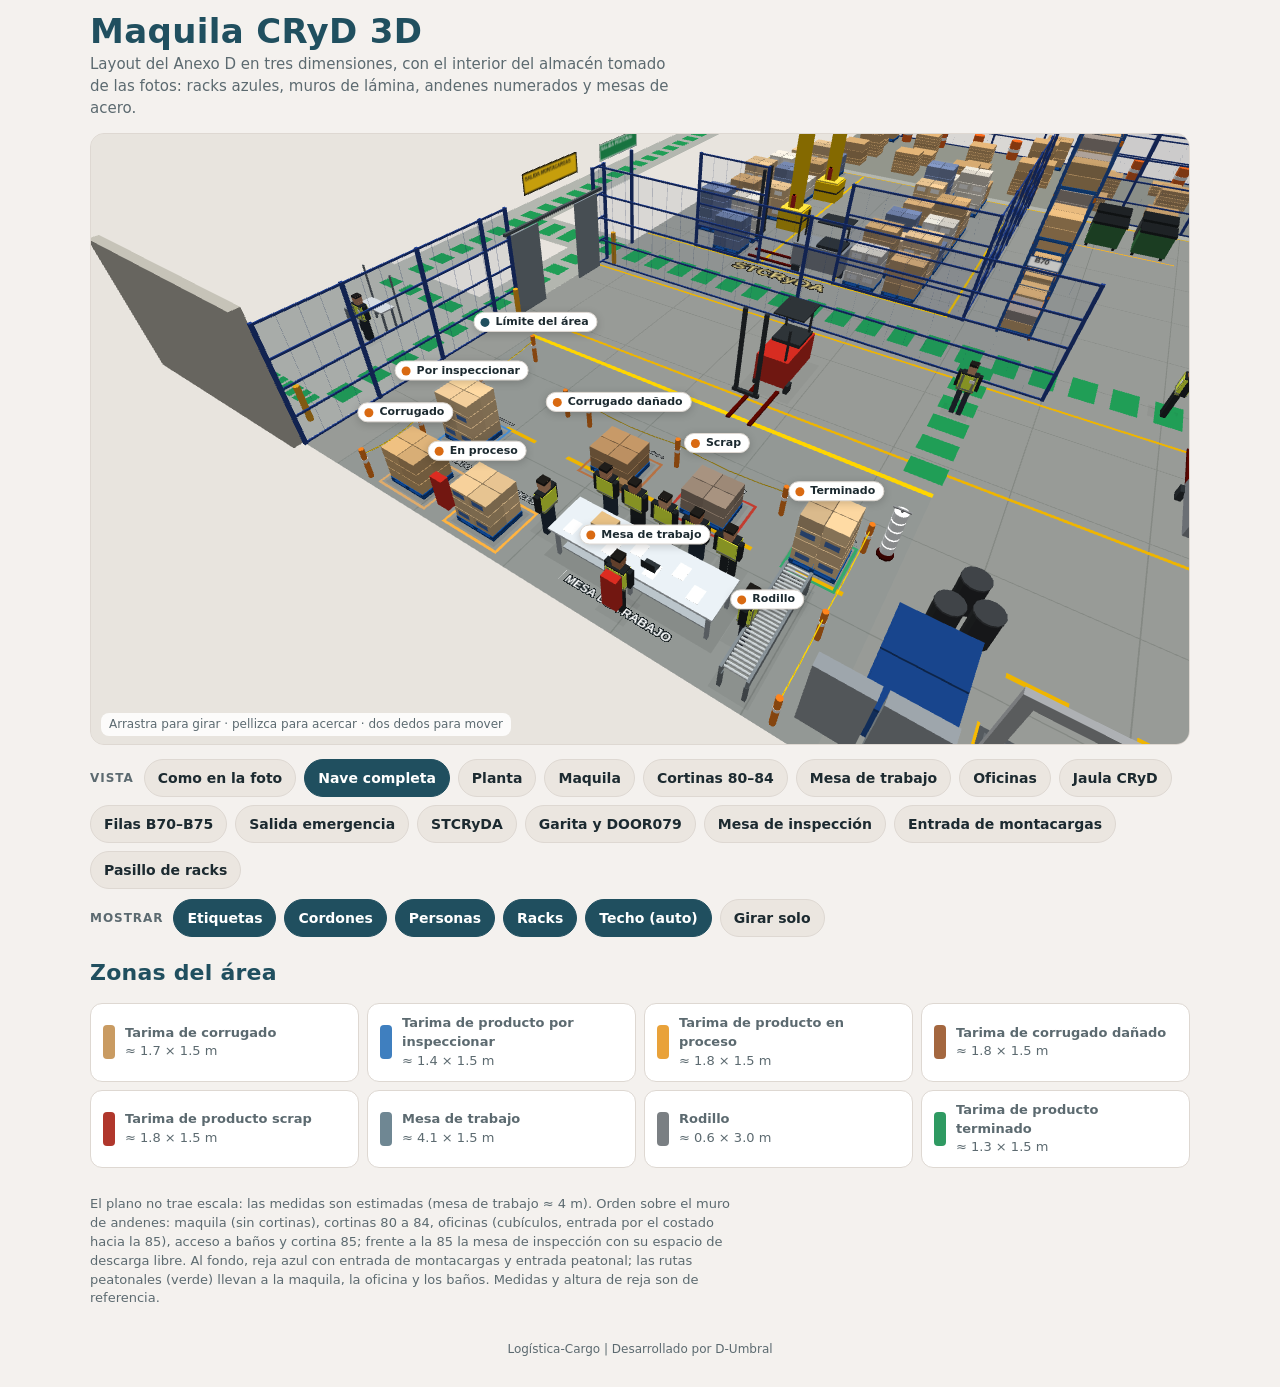
==== layout3d.html @ db3b5cb5 "Add files via upload" ====
<!doctype html><html lang="es"><head><meta charset="utf-8"><meta name="viewport" content="width=device-width, initial-scale=1, viewport-fit=cover"><title>Maquila CRyD 3D</title>
<meta name="claude:viewport-fit-sides" content="cover">
<style>
:root{
  /* Layout: cabecera compacta, escena 3D a todo el ancho, controles y lista de zonas debajo. */
  --bg:#f4f1ee;--card:#ffffff;--tx:#1c2a30;--mu:#5c6a70;--ac:#204f5f;--ac2:#7c3f2a;--or:#d96a12;--bd:#ded8d2;--scene:#e8e4de;--chip:#ebe6e0;--chipon:#204f5f;--chiptx:#ffffff;
  --fd:"Barlow Condensed","Arial Narrow",system-ui,sans-serif;--fb:"Barlow",system-ui,-apple-system,"Segoe UI",sans-serif;
}
@media (prefers-color-scheme:dark){:root:not([data-theme="light"]){--bg:#0e1619;--card:#162226;--tx:#e6eef0;--mu:#9db0b6;--ac:#7cc3d6;--ac2:#d49478;--or:#f09a4a;--bd:#27373c;--scene:#101b1f;--chip:#1f2f34;--chipon:#7cc3d6;--chiptx:#0e1619;color-scheme:dark}}
:root[data-theme="dark"]{--bg:#0e1619;--card:#162226;--tx:#e6eef0;--mu:#9db0b6;--ac:#7cc3d6;--ac2:#d49478;--or:#f09a4a;--bd:#27373c;--scene:#101b1f;--chip:#1f2f34;--chipon:#7cc3d6;--chiptx:#0e1619;color-scheme:dark}
*{box-sizing:border-box}
body{margin:0;background:var(--bg);color:var(--tx);font-family:var(--fb);font-size:15px;line-height:1.45;padding-left:max(16px,env(safe-area-inset-left,0px));padding-right:max(16px,env(safe-area-inset-right,0px));padding-block:14px 28px}
.wrap{max-width:1100px;margin:0 auto;display:flex;flex-direction:column;gap:14px}
header h1{margin:0;font-family:var(--fd);font-weight:700;font-size:34px;line-height:1;letter-spacing:.01em;color:var(--ac)}
header p{margin:6px 0 0;color:var(--mu);max-width:62ch}
.stage{position:relative;border:1px solid var(--bd);border-radius:14px;overflow:hidden;background:var(--scene);height:clamp(380px,68vh,680px);touch-action:none;-webkit-user-select:none;user-select:none}
canvas{display:block;width:100%;height:100%;cursor:grab}
canvas:active{cursor:grabbing}
.pill{position:absolute;left:0;top:0;transform:translate(-50%,-100%);display:flex;align-items:center;gap:6px;padding:3px 8px 3px 6px;border-radius:999px;background:var(--card);color:var(--tx);border:1px solid var(--bd);font:600 11px/1.1 var(--fb);white-space:nowrap;cursor:pointer;box-shadow:0 2px 8px rgba(0,0,0,.18)}
.pill i{width:9px;height:9px;border-radius:50%;background:var(--or);display:block;flex:none}
.pill.on{background:var(--ac);color:var(--chiptx)}
.pill.mut i{background:var(--ac)}
.hint{position:absolute;left:10px;bottom:8px;font-size:12px;color:var(--mu);background:color-mix(in srgb,var(--card) 85%,transparent);padding:3px 8px;border-radius:8px;pointer-events:none}
.info{position:absolute;right:10px;top:10px;max-width:min(260px,70%);background:var(--card);border:1px solid var(--bd);border-radius:12px;padding:10px 12px;font-size:13px;box-shadow:0 4px 16px rgba(0,0,0,.18)}
.info b{display:block;font-family:var(--fd);font-size:20px;line-height:1.05;color:var(--ac);margin-bottom:2px}
.info span{color:var(--mu)}
.info button{all:unset;position:absolute;right:8px;top:6px;cursor:pointer;color:var(--mu);font-size:16px;padding:2px 6px}
.ctl{display:flex;flex-direction:column;gap:10px}
.row{display:flex;flex-wrap:wrap;gap:8px;align-items:center}
.lab{font:600 12px/1 var(--fb);letter-spacing:.08em;text-transform:uppercase;color:var(--mu);margin-right:2px}
.chip{border:1px solid var(--bd);background:var(--chip);color:var(--tx);border-radius:999px;padding:8px 13px;font:600 14px/1 var(--fb);cursor:pointer;min-height:38px}
.chip[aria-pressed="true"]{background:var(--chipon);color:var(--chiptx);border-color:var(--chipon)}
.chip:focus-visible,.pill:focus-visible,.zrow:focus-visible{outline:3px solid var(--or);outline-offset:2px}
.zones{display:grid;grid-template-columns:repeat(auto-fill,minmax(250px,1fr));gap:8px}
.zrow{all:unset;box-sizing:border-box;display:flex;gap:10px;align-items:center;padding:10px 12px;border:1px solid var(--bd);border-radius:12px;background:var(--card);cursor:pointer}
.zrow:hover{border-color:var(--ac)}
.zrow .sw{width:12px;height:34px;border-radius:4px;flex:none}
.zrow b{display:block;font-weight:600}
.zrow span{font-size:13px;color:var(--mu)}
h2{margin:6px 0 0;font-family:var(--fd);font-size:22px;font-weight:700;color:var(--ac);letter-spacing:.01em}
.note{font-size:13px;color:var(--mu);max-width:78ch}
footer{margin-top:6px;text-align:center;font-size:12px;color:var(--mu)}
@media (prefers-reduced-motion:reduce){*{scroll-behavior:auto!important}}

body.emb header,body.emb footer,body.emb .note{display:none}
body.emb{padding-block:6px 14px;padding-left:0;padding-right:0}
body.emb .stage{height:clamp(420px,125vw,640px)}
body.sp{padding:0;overflow:hidden}
body.sp .wrap{max-width:none;gap:0}
body.sp header,body.sp .ctl,body.sp h2,body.sp .zones,body.sp .note,body.sp footer,body.sp .hint,body.sp #pills,body.sp .info{display:none!important}
body.sp .stage{height:100vh;height:100dvh;border:0;border-radius:0}
</style>
</head><body>
<script>(function(){var H=location.hash||"",c=document.documentElement;
if(/splash/.test(H))document.body.className="sp";else if(/emb/.test(H))document.body.className="emb";
var m=H.match(/t=(dark|light)/);if(m)c.setAttribute("data-theme",m[1]);})();</script>
<div class="wrap">
  <header>
    <h1>Maquila CRyD 3D</h1>
    <p>Layout del Anexo D en tres dimensiones, con el interior del almacén tomado de las fotos: racks azules, muros de lámina, andenes numerados y mesas de acero.</p>
  </header>

  <div class="stage" id="stage">
    <canvas id="gl" aria-label="Vista 3D del área de maquila CRyD. Arrastra para girar."></canvas>
    <div id="pills"></div>
    <div class="info" id="info" hidden><button type="button" id="infox" aria-label="Cerrar">×</button><b id="in-t"></b><span id="in-d"></span></div>
    <div class="hint" id="hint">Arrastra para girar · pellizca para acercar · dos dedos para mover</div>
  </div>

  <div class="ctl">
    <div class="row" id="views"><span class="lab">Vista</span></div>
    <div class="row" id="toggles"><span class="lab">Mostrar</span></div>
  </div>

  <h2>Zonas del área</h2>
  <div class="zones" id="zones"></div>

  <p class="note">El plano no trae escala: las medidas son estimadas (mesa de trabajo ≈ 4 m). Orden sobre el muro de andenes: maquila (sin cortinas), cortinas 80 a 84, oficinas (cubículos, entrada por el costado hacia la 85), acceso a baños y cortina 85; frente a la 85 la mesa de inspección con su espacio de descarga libre. Al fondo, reja azul con entrada de montacargas y entrada peatonal; las rutas peatonales (verde) llevan a la maquila, la oficina y los baños. Medidas y altura de reja son de referencia.</p>
  <footer>Logística-Cargo | Desarrollado por D-Umbral</footer>
</div>
<script>(function(){
"use strict";
/* ===== utilidades ===== */
const S=0.0105;                              /* metros por punto del plano (estimado) */
const sub=(a,b)=>[a[0]-b[0],a[1]-b[1],a[2]-b[2]],cross=(a,b)=>[a[1]*b[2]-a[2]*b[1],a[2]*b[0]-a[0]*b[2],a[0]*b[1]-a[1]*b[0]],dot=(a,b)=>a[0]*b[0]+a[1]*b[1]+a[2]*b[2];
const norm=a=>{const l=Math.hypot(a[0],a[1],a[2])||1;return [a[0]/l,a[1]/l,a[2]/l];};
let seed=7;const rnd=()=>{seed|=0;seed=seed+0x6D2B79F5|0;let t=Math.imul(seed^seed>>>15,1|seed);t=t+Math.imul(t^t>>>7,61|t)^t;return((t^t>>>14)>>>0)/4294967296;};
const hex=h=>{h=h.replace("#","");return [parseInt(h.substr(0,2),16)/255,parseInt(h.substr(2,2),16)/255,parseInt(h.substr(4,2),16)/255];};
const jit=(c,a)=>{const k=1+(rnd()-.5)*a;return [Math.min(1,c[0]*k),Math.min(1,c[1]*k),Math.min(1,c[2]*k),c[3]===undefined?1:c[3]];};

/* ===== geometría: coordenadas del layout (x, y arriba, D = profundidad desde el muro de andenes) ===== */
const groups={};let CG=null,TR=null;
const grp=n=>groups[n]||(groups[n]={op:[],tr:[],on:true,buf:null});
const setG=n=>{CG=grp(n);};
function T(p,isN){if(!TR)return p;const k=TR.r&3;let x=p[0],z=p[2];for(let i=0;i<k;i++){const nx=z,nz=-x;x=nx;z=nz;}return isN?[x,p[1],z]:[x+TR.ox,p[1],z+TR.oz];}
function pushV(a,p,n,c,uv){a.push(p[0],p[1],p[2],n[0],n[1],n[2],c[0],c[1],c[2],c[3]===undefined?1:c[3],uv?uv[0]:-1,uv?uv[1]:-1);}
function quad(p0,p1,p2,p3,n,c,tr,uvs){
  const P=[p0,p1,p2,p3].map(p=>{const q=T(p,false);return [q[0],q[1],-q[2]];}),nn=T(n,true),N=[nn[0],nn[1],-nn[2]];
  const g=cross(sub(P[1],P[0]),sub(P[3],P[0])),o=dot(g,N)<0?[0,3,2,0,2,1]:[0,1,2,0,2,3],a=tr?CG.tr:CG.op;
  for(const i of o)pushV(a,P[i],N,c,uvs&&uvs[i]);}
function box(x,y,z,w,h,d,c,tr,noBottom){
  const X=x+w,Y=y+h,Z=z+d;
  quad([x,Y,z],[X,Y,z],[X,Y,Z],[x,Y,Z],[0,1,0],c,tr);
  quad([x,y,z],[X,y,z],[X,Y,z],[x,Y,z],[0,0,-1],c,tr);
  quad([x,y,Z],[X,y,Z],[X,Y,Z],[x,Y,Z],[0,0,1],c,tr);
  quad([x,y,z],[x,y,Z],[x,Y,Z],[x,Y,z],[-1,0,0],c,tr);
  quad([X,y,z],[X,y,Z],[X,Y,Z],[X,Y,z],[1,0,0],c,tr);
  if(!noBottom&&y>0.02)quad([x,y,z],[X,y,z],[X,y,Z],[x,y,Z],[0,-1,0],c,tr);}
function cyl(cx,y,cz,r,h,c,seg,axis,cap){
  seg=seg||12;const m=(a,b,t)=>axis==="x"?[cx+t,y+a,cz+b]:axis==="z"?[cx+a,y+b,cz+t]:[cx+a,y+t,cz+b];
  const mn=(a,b)=>axis==="x"?[0,a,b]:axis==="z"?[a,b,0]:[a,0,b];
  for(let i=0;i<seg;i++){const a0=i/seg*6.2832,a1=(i+1)/seg*6.2832,c0=Math.cos(a0)*r,s0=Math.sin(a0)*r,c1=Math.cos(a1)*r,s1=Math.sin(a1)*r,am=(a0+a1)/2;
    quad(m(c0,s0,0),m(c1,s1,0),m(c1,s1,h),m(c0,s0,h),mn(Math.cos(am),Math.sin(am)),c);
    if(cap!==false){quad(m(0,0,h),m(c0,s0,h),m(c1,s1,h),m(c1,s1,h),(axis==="x"?[1,0,0]:axis==="z"?[0,0,1]:[0,1,0]),c);}}}
/* texturas (atlas) */
const atlas={cv:document.createElement("canvas"),x:0,y:0,rowH:0,W:2048,H:1024,map:{}};atlas.cv.width=atlas.W;atlas.cv.height=atlas.H;
const actx=atlas.cv.getContext("2d");
function atl(name,w,h,draw){if(atlas.x+w+4>atlas.W){atlas.x=0;atlas.y+=atlas.rowH+4;atlas.rowH=0;}
  actx.save();actx.translate(atlas.x,atlas.y);actx.beginPath();actx.rect(0,0,w,h);actx.clip();draw(actx,w,h);actx.restore();
  atlas.map[name]=[atlas.x/atlas.W,atlas.y/atlas.H,(atlas.x+w)/atlas.W,(atlas.y+h)/atlas.H];atlas.x+=w+4;atlas.rowH=Math.max(atlas.rowH,h);}
function textFit(c,txt,w,h,font,fill,stroke){let s=h*.8;do{c.font="700 "+s+"px Arial,Helvetica,sans-serif";s-=2;}while(c.measureText(txt).width>w*.94&&s>8);c.textAlign="center";c.textBaseline="middle";
  if(stroke){c.lineWidth=Math.max(3,s*.16);c.strokeStyle=stroke;c.lineJoin="round";c.strokeText(txt,w/2,h/2);}c.fillStyle=fill;c.fillText(txt,w/2,h/2);}
function buildAtlas(){
  ["80","81","82","83","84","85"].forEach(n=>atl("door"+n,256,128,(c,w,h)=>{c.fillStyle="#f4f4f2";c.fillRect(0,0,w,h);c.strokeStyle="#2b3338";c.lineWidth=8;c.strokeRect(4,4,w-8,h-8);textFit(c,n,w*.8,h*.9,"","#1f272b");}));
  atl("ext",256,256,(c,w,h)=>{c.fillStyle="#c8281e";c.fillRect(0,0,w,h);c.fillStyle="#fff";c.beginPath();c.moveTo(w*.5,h*.46);c.lineTo(w*.2,h*.14);c.lineTo(w*.4,h*.14);c.lineTo(w*.4,h*.02);c.lineTo(w*.6,h*.02);c.lineTo(w*.6,h*.14);c.lineTo(w*.8,h*.14);c.closePath();c.fill();
    c.fillRect(w*.42,h*.5,w*.16,h*.26);c.fillRect(w*.58,h*.5,w*.1,h*.05);c.save();c.translate(0,h*.8);textFit(c,"EXTINTOR",w*.9,h*.18,"","#fff");c.restore();});
  atl("hv",256,256,(c,w,h)=>{c.fillStyle="#f6c40f";c.fillRect(0,0,w,h);c.strokeStyle="#161616";c.lineWidth=8;c.strokeRect(4,4,w-8,h-8);c.fillStyle="#161616";c.beginPath();c.moveTo(w*.5,h*.1);c.lineTo(w*.78,h*.55);c.lineTo(w*.22,h*.55);c.closePath();c.fill();
    c.fillStyle="#f6c40f";c.beginPath();c.moveTo(w*.54,h*.2);c.lineTo(w*.4,h*.4);c.lineTo(w*.5,h*.4);c.lineTo(w*.46,h*.5);c.lineTo(w*.6,h*.3);c.lineTo(w*.5,h*.3);c.closePath();c.fill();
    c.save();c.translate(0,h*.66);textFit(c,"PELIGRO",w*.9,h*.16,"","#161616");c.translate(0,h*.17);textFit(c,"ALTO VOLTAJE",w*.9,h*.14,"","#161616");c.restore();});
  atl("cap",256,160,(c,w,h)=>{c.fillStyle="#f6f6f4";c.fillRect(0,0,w,h);c.strokeStyle="#222";c.lineWidth=5;c.strokeRect(3,3,w-6,h-6);c.save();c.translate(0,h*.1);textFit(c,"CAPACIDAD DE",w*.9,h*.22,"","#111");c.translate(0,h*.24);textFit(c,"CARGA MÁXIMA",w*.9,h*.22,"","#111");c.translate(0,h*.26);textFit(c,"1,000 KG",w*.8,h*.28,"","#111");c.restore();});
  ZONES.forEach(z=>atl("z"+z.id,512,96,(c,w,h)=>{textFit(c,z.fl||z.name.toUpperCase(),w,h,"","#ffffff","rgba(20,30,34,.85)");}));
  atl("carton",256,96,(c,w,h)=>{c.fillStyle="#f4f4f2";c.fillRect(0,0,w,h);c.strokeStyle="#16376d";c.lineWidth=6;c.strokeRect(3,3,w-6,h-6);c.save();c.translate(0,h*.05);textFit(c,"CARTÓN",w*.9,h*.4,"","#16376d");c.translate(0,h*.45);textFit(c,"Y MADERA",w*.9,h*.4,"","#16376d");c.restore();});
  atl("ofic",256,64,(c,w,h)=>{c.fillStyle="#f4f4f2";c.fillRect(0,0,w,h);c.strokeStyle="#2b3338";c.lineWidth=5;c.strokeRect(3,3,w-6,h-6);textFit(c,"OFICINAS",w*.88,h*.7,"","#1f272b");});
  atl("sfk",320,80,(c,w,h)=>{c.fillStyle="#f6c40f";c.fillRect(0,0,w,h);c.strokeStyle="#161616";c.lineWidth=6;c.strokeRect(3,3,w-6,h-6);textFit(c,"SALIDA MONTACARGAS",w*.92,h*.6,"","#161616");});
  atl("spe",320,80,(c,w,h)=>{c.fillStyle="#1d8f4e";c.fillRect(0,0,w,h);c.strokeStyle="#fff";c.lineWidth=5;c.strokeRect(4,4,w-8,h-8);textFit(c,"SALIDA PEATONAL",w*.92,h*.6,"","#ffffff");});
  atl("bano",256,64,(c,w,h)=>{c.fillStyle="#2f6f8f";c.fillRect(0,0,w,h);c.strokeStyle="#fff";c.lineWidth=4;c.strokeRect(3,3,w-6,h-6);textFit(c,"BAÑOS",w*.85,h*.7,"","#ffffff");});
  atl("tins",320,64,(c,w,h)=>{c.fillStyle="#f4f4f2";c.fillRect(0,0,w,h);c.strokeStyle="#2b3338";c.lineWidth=4;c.strokeRect(3,3,w-6,h-6);textFit(c,"MESA DE INSPECCIÓN",w*.9,h*.65,"","#1f272b");});
  ["B70","B71","B72","B73","B74","B75"].forEach(n=>atl("r"+n,160,64,(c,w,h)=>{c.fillStyle="#f4f4f2";c.fillRect(0,0,w,h);c.strokeStyle="#16376d";c.lineWidth=6;c.strokeRect(3,3,w-6,h-6);textFit(c,n,w*.8,h*.72,"","#111");}));
  atl("sal",200,64,(c,w,h)=>{c.fillStyle="#1d8f4e";c.fillRect(0,0,w,h);c.strokeStyle="#fff";c.lineWidth=4;c.strokeRect(3,3,w-6,h-6);textFit(c,"SALIDA DE EMERGENCIA",w*.92,h*.4,"","#fff");});
  atl("jaula",420,64,(c,w,h)=>{c.fillStyle="#f4f4f2";c.fillRect(0,0,w,h);c.strokeStyle="#6a2fa0";c.lineWidth=5;c.strokeRect(3,3,w-6,h-6);textFit(c,"CRyD · ÁREA ENJAULADA",w*.92,h*.62,"","#1f272b");});
  atl("stc",400,64,(c,w,h)=>{textFit(c,"STCRyDA",w*.9,h*.8,"","#f6e08a","rgba(30,30,30,.75)");});
  atl("door079",128,64,(c,w,h)=>{c.fillStyle="#f4f4f2";c.fillRect(0,0,w,h);c.strokeStyle="#2b3338";c.lineWidth=5;c.strokeRect(3,3,w-6,h-6);textFit(c,"079",w*.8,h*.7,"","#1f272b");});
  atl("gar",300,64,(c,w,h)=>{c.fillStyle="#f4f4f2";c.fillRect(0,0,w,h);c.strokeStyle="#2b3338";c.lineWidth=4;c.strokeRect(3,3,w-6,h-6);textFit(c,"CONTROL DE ACCESO",w*.92,h*.55,"","#1f272b");});
  atl("desc",320,64,(c,w,h)=>{c.fillStyle="rgba(240,164,25,.0)";c.clearRect(0,0,w,h);textFit(c,"ESPACIO DE DESCARGA",w*.95,h*.7,"","#f6e08a","rgba(30,30,30,.7)");});
  atl("hz",256,64,(c,w,h)=>{c.fillStyle="#f6c40f";c.fillRect(0,0,w,h);c.fillStyle="#1b1b1b";for(let i=-h;i<w;i+=32){c.beginPath();c.moveTo(i,h);c.lineTo(i+16,h);c.lineTo(i+16+h,0);c.lineTo(i+h,0);c.closePath();c.fill();}});
}
function tquad(name,p0,p1,p2,p3,n,tr){const r=atlas.map[name];if(!r)return;quad(p0,p1,p2,p3,n,[1,1,1,1],tr,[[r[0],r[3]],[r[2],r[3]],[r[2],r[1]],[r[0],r[1]]]);}
/* letrero en muro orientado a +D (se ve de frente desde dentro mirando al muro): izquierda en pantalla = x mayor */
function signWall(name,xc,y0,w,h,D,facing){const x0=xc-w/2,x1=xc+w/2,y1=y0+h;if(facing>0)tquad(name,[x1,y0,D],[x0,y0,D],[x0,y1,D],[x1,y1,D],[0,0,1],false);else tquad(name,[x0,y0,D],[x1,y0,D],[x1,y1,D],[x0,y1,D],[0,0,-1],false);}
function signWallX(name,dc,y0,w,h,X){const d0=dc-w/2,d1=dc+w/2,y1=y0+h;tquad(name,[X,y0,d0],[X,y0,d1],[X,y1,d1],[X,y1,d0],[1,0,0],false);}
function floorText(name,x0,x1,D0,D1){tquad(name,[x0,0.03,D0],[x1,0.03,D0],[x1,0.03,D1],[x0,0.03,D1],[0,1,0],false);}
function blob(g,x,z,w,d,a){const k=CG;CG=grp(g);quad([x-.12,.012,z-.12],[x+w+.12,.012,z-.12],[x+w+.12,.012,z+d+.12],[x-.12,.012,z+d+.12],[0,1,0],[0,0,0,a||.22],true);CG=k;}

/* ===== zonas del plano (Anexo D) ===== */
const P=(xp0,xp1,yp0,yp1)=>({x0:(yp0-520)*S,x1:(yp1-520)*S,z0:(xp0-235)*S,z1:(xp1-235)*S});
const ZONES=[
 Object.assign({id:"corr",short:"Corrugado",name:"Tarima de corrugado",fl:"CORRUGADO",col:"#c99b62",desc:"Junto al muro de andenes, lado izquierdo."},P(250,390,660,825)),
 Object.assign({id:"insp",short:"Por inspeccionar",name:"Tarima de producto por inspeccionar",fl:"POR INSPECCIONAR",col:"#3f7fbf",desc:"Frente al corrugado, hacia el interior."},P(435,578,660,798)),
 Object.assign({id:"proc",short:"En proceso",name:"Tarima de producto en proceso",fl:"EN PROCESO",col:"#e9a23a",desc:"Junto al muro de andenes, a la izquierda de la mesa."},P(250,392,885,1055)),
 Object.assign({id:"dano",short:"Corrugado dañado",name:"Tarima de corrugado dañado",fl:"CORRUGADO DAÑADO",col:"#a4673f",desc:"Frente a la mesa, hacia el centro."},P(555,695,1038,1205)),
 Object.assign({id:"scrap",short:"Scrap",name:"Tarima de producto scrap",fl:"SCRAP",col:"#b0372c",desc:"Frente a la mesa, a la derecha del corrugado dañado."},P(560,700,1293,1465)),
 Object.assign({id:"mesa",short:"Mesa de trabajo",name:"Mesa de trabajo",fl:"MESA DE TRABAJO",col:"#6f8793",desc:"Mesa central larga, paralela al muro de andenes."},P(320,465,1155,1550)),
 Object.assign({id:"rod",short:"Rodillo",name:"Rodillo",fl:"RODILLO",col:"#7a7f83",desc:"Extremo derecho, perpendicular al muro de andenes."},P(255,545,1595,1650)),
 Object.assign({id:"term",short:"Terminado",name:"Tarima de producto terminado",fl:"PRODUCTO TERMINADO",col:"#2f9a62",desc:"Al final del rodillo, hacia el interior."},{x0:11.15,x1:12.45,z0:3.5,z1:5.0})
];
const byId=Object.fromEntries(ZONES.map(z=>[z.id,z]));
ZONES.forEach(z=>{z.cx=(z.x0+z.x1)/2;z.cz=(z.z0+z.z1)/2;z.w=z.x1-z.x0;z.d=z.z1-z.z0;});

/* ===== construcción de la escena ===== */
const HX0=-1.5,HX1=56,HD=30,HH=12;
const WOOD=hex("#0f57b3"),CHEPD=hex("#0a3f86"),CARD=hex("#c9a06a"),CARD2=hex("#d9b685"),STEEL=hex("#b7c0c6"),DARK=hex("#2a3236");
function pallet(x,z,w,d,load){
  setG("base");const ph=0.14;
  box(x,0,z,w,0.06,d,CHEPD);for(let i=0;i<3;i++)box(x+i*(w-0.1)/2,0.06,z,0.1,0.08,d,jit(CHEPD,.1));
  box(x,0.14,z,w,0.03,d,jit(WOOD,.06));
  const nx=load.nx||2,nz=load.nz||2,ny=load.ny||3,bw=w/nx,bd=d/nz,bh=load.bh||0.4;
  for(let k=0;k<ny;k++)for(let i=0;i<nx;i++)for(let j=0;j<nz;j++){
    const c=jit(load.col||CARD,.18);box(x+i*bw+.01,0.17+k*bh,z+j*bd+.01,bw-.02,bh-.015,bd-.02,c);
    if(load.label&&k%2===0)quad([x+i*bw+bw*.2,0.17+k*bh+bh*.35,z+j*bd+.0],[x+i*bw+bw*.8,0.17+k*bh+bh*.35,z+j*bd+.0],[x+i*bw+bw*.8,0.17+k*bh+bh*.8,z+j*bd+.0],[x+i*bw+bw*.2,0.17+k*bh+bh*.8,z+j*bd+.0],[0,0,-1],hex(load.label));}
  const H=ph+0.03+ny*bh;
  if(load.wrap){const k=CG;CG=grp("base");box(x-.02,0.03,z-.02,w+.04,H,d+.04,[1,1,1,.16],true);CG=k;}
  blob("base",x,z,w,d,.25);return H;}
function buildBase(){
  setG("base");
  /* piso gris oscuro de concreto */
  quad([HX0,0,0],[HX1,0,0],[HX1,0,HD],[HX0,0,HD],[0,1,0],hex("#8a8d89"));
  for(let x=HX0+1.5;x<HX1;x+=3)quad([x-.015,.004,0],[x+.015,.004,0],[x+.015,.004,HD],[x-.015,.004,HD],[0,1,0],hex("#797c78"));
  for(let z=3;z<HD;z+=3)quad([HX0,.004,z-.015],[HX1,.004,z-.015],[HX1,.004,z+.015],[HX0,.004,z+.015],[0,1,0],hex("#797c78"));
  /* área de maquila: tinte + línea del límite */
  const k=CG;CG=grp("base");quad([0,.008,0],[13.4,.008,0],[13.4,.008,7.7],[0,.008,7.7],[0,1,0],[0.13,0.31,0.37,.2],true);CG=k;
  quad([0,.015,7.62],[13.4,.015,7.62],[13.4,.015,7.78],[0,.015,7.78],[0,1,0],hex("#f2c200"));
  /* marcas amarillas de circulación frente a los andenes */
  for(let x=HX0+2;x<HX1-1;x+=2.2)quad([x,.012,3.55],[x+1.1,.012,3.55],[x+1.1,.012,3.67],[x,.012,3.67],[0,1,0],hex("#d9a400"));
  /* muros crema: tabique abajo, panel arriba */
  const brick=hex("#e6e3dc"),band=hex("#b9b6af"),m1=hex("#dcdad4"),m2=hex("#d1cfc9");
  function wallZ(D,face){for(let x=HX0;x<HX1;x+=.5){const c=(Math.round((x-HX0)/.5)%2)?m1:m2;quad([x,2.8,D],[x+.5,2.8,D],[x+.5,HH,D],[x,HH,D],[0,0,face],c);}
    quad([HX0,0,D],[HX1,0,D],[HX1,2.8,D],[HX0,2.8,D],[0,0,face],brick);quad([HX0,0,D],[HX1,0,D],[HX1,.3,D],[HX0,.3,D],[0,0,face],band);
    for(let y=.9;y<2.8;y+=.9)quad([HX0,y,D],[HX1,y,D],[HX1,y+.03,D],[HX0,y+.03,D],[0,0,face],hex("#c5c2bb"));}
  wallZ(0,1);
  function wallX(X,face){for(let z=0;z<HD;z+=.5){const c=(Math.round(z/.5)%2)?m1:m2;quad([X,2.8,z],[X,2.8,z+.5],[X,HH,z+.5],[X,HH,z],[face,0,0],c);}
    quad([X,0,0],[X,0,HD],[X,2.8,HD],[X,2.8,0],[face,0,0],brick);quad([X,0,0],[X,0,HD],[X,.3,HD],[X,.3,0],[face,0,0],band);}
  wallX(HX1,-1);
  /* hilera de andenes: 81, 83 y 85 dentro del área de maquila; el resto sin número */
  const DOORS=[[17.0,"80"],[21.5,"81"],[26.0,"82"],[30.5,"83"],[35.0,"84"],[52.8,"85"]];
  DOORS.forEach(([xc,n])=>{
    const w=3.2,h=4.2,fr=hex("#9ea1a3"),sl1=hex("#eeece8"),sl2=hex("#e0ded9");
    box(xc-w/2-.18,0,.0,.18,h+.2,.12,fr);box(xc+w/2,0,.0,.18,h+.2,.12,fr);box(xc-w/2-.18,h,.0,w+.36,.2,.12,fr);
    for(let i=0;i<14;i++){const y=i*h/14;quad([xc-w/2,y,.05],[xc+w/2,y,.05],[xc+w/2,y+h/14,.05],[xc-w/2,y+h/14,.05],[0,0,1],i%2?sl1:sl2);}
    quad([xc-.5,h*.82,.06],[xc+.5,h*.82,.06],[xc+.5,h*.82+.12,.06],[xc-.5,h*.82+.12,.06],[0,0,1],hex("#555c60"));
    if(n)signWall("door"+n,xc-1.15,2.25,.9,.45,.07,1);
    /* nivelador metálico en el piso */
    quad([xc-1.3,.014,.15],[xc+1.3,.014,.15],[xc+1.3,.014,2.3],[xc-1.3,.014,2.3],[0,1,0],hex("#4d5256"));
    quad([xc-1.2,.02,.25],[xc+1.2,.02,.25],[xc+1.2,.02,2.2],[xc-1.2,.02,2.2],[0,1,0],hex("#5e6468"));
    [[xc-1.35,.12],[xc+1.3,.12]].forEach(r=>quad([r[0],.022,.1],[r[0]+.05,.022,.1],[r[0]+.05,.022,2.35],[r[0],.022,2.35],[0,1,0],hex("#e1a900")));
    /* postes protectores amarillo-naranja a cada lado */
    [[xc-w/2-.55,.55],[xc+w/2+.55,.55]].forEach(p=>{cyl(p[0],0,p[1],.09,1.3,hex("#f0a419"),10);});
    /* rodapié de la puerta (bumpers) */
    box(xc-w/2,0,.12,.25,.5,.3,hex("#222")); box(xc+w/2-.25,0,.12,.25,.5,.3,hex("#222"));});
  /* tableros eléctricos, extintores, letreros */
  box(12.9,1.0,.0,1.0,1.7,.28,hex("#8f979c"));box(14.0,1.0,.0,1.0,1.7,.28,hex("#8f979c"));
  signWall("hv",13.4,2.9,.55,.55,.3,1);signWall("hv",14.5,2.9,.55,.55,.3,1);
  [4.3,9.0,15.0,23.7,32.7,37.2,50.6].forEach(x=>{signWall("ext",x,2.2,.55,.55,.02,1);box(x-.18,0.9,.02,.36,.9,.2,hex("#c8281e"));});
}
function pole(x,z,h){cyl(x,0,z,.07,h||.9,hex("#e9791a"),10);cyl(x,(h||.9)*.55,z,.075,.1,hex("#f3f3f3"),10);}
function chain(x0,z0,x1,z1){const dx=x1-x0,dz=z1-z0,n=4;for(let i=0;i<n;i++){const t0=i/n,t1=(i+1)/n,sag=y=>.78-.12*Math.sin(Math.PI*y);
  const ax=x0+dx*t0,az=z0+dz*t0,bx=x0+dx*t1,bz=z0+dz*t1,y0=sag(t0),y1=sag(t1);
  const L=Math.hypot(bx-ax,bz-az);quad([ax-.012,y0,az],[bx-.012,y1,bz],[bx+.012,y1,bz],[ax+.012,y0,az],[0,1,0],hex("#f2c200"));
  quad([ax,y0-.015,az-.012],[bx,y1-.015,bz-.012],[bx,y1+.015,bz-.012],[ax,y0+.015,az-.012],[0,0,-1],hex("#f2c200"));quad([ax,y0-.015,az+.012],[bx,y1-.015,bz+.012],[bx,y1+.015,bz+.012],[ax,y0+.015,az+.012],[0,0,1],hex("#f2c200"));}}
function buildCordons(){
  setG("cordons");
  const A=[[1.15,.2],[1.15,2.0],[1.15,4.3],[1.15,6.6]],B=[[3.8,5.0],[4.6,5.0],[7.5,5.0],[10.5,5.0]],C=[[12.55,.2],[12.55,2.3],[12.55,5.0]];
  [A,B,C].forEach(L=>{L.forEach(p=>pole(p[0],p[1],.95));for(let i=0;i<L.length-1;i++)chain(L[i][0],L[i][1],L[i+1][0],L[i+1][1]);});}
function buildZones(){
  setG("base");
  const loads={
   corr:{nx:2,nz:2,ny:3,bh:.34,col:hex("#cfa771"),wrap:false},
   insp:{nx:2,nz:2,ny:4,bh:.36,col:hex("#d8b788"),label:"#3d6bb3",wrap:true},
   proc:{nx:2,nz:2,ny:3,bh:.34,col:hex("#d8b788"),label:"#3d6bb3",wrap:false},
   dano:{nx:2,nz:2,ny:2,bh:.34,col:hex("#a98258"),wrap:false},
   scrap:{nx:2,nz:2,ny:2,bh:.34,col:hex("#8d7b6b"),wrap:false},
   term:{nx:2,nz:2,ny:4,bh:.36,col:hex("#d8b788"),label:"#3d6bb3",wrap:true}};
  ["corr","insp","proc","dano","scrap","term"].forEach(id=>{const z=byId[id];
    const w=Math.min(1.2,z.w-.2),d=Math.min(1.0,z.d-.4);pallet(z.cx-w/2,z.cz-d/2,w,d,loads[id]);
    /* marco de la zona pintado en el piso */
    const col=hex(z.col),t=.07;[[z.x0,z.z0,z.x1,z.z0+t],[z.x0,z.z1-t,z.x1,z.z1],[z.x0,z.z0,z.x0+t,z.z1],[z.x1-t,z.z0,z.x1,z.z1]].forEach(r=>quad([r[0],.02,r[1]],[r[2],.02,r[1]],[r[2],.02,r[3]],[r[0],.02,r[3]],[0,1,0],col));
    floorText("z"+id,z.x0+.05,z.x1-.05,z.z1+.05,z.z1+.05+(z.w-.1)*96/512*1.0);});
  /* daños visibles: cajas inclinadas junto a la tarima de corrugado dañado */
  const dn=byId.dano;box(dn.x1-.5,0,dn.z0+.05,.45,.28,.4,hex("#8f6c47"));box(dn.x0+.1,0,dn.z1-.5,.4,.2,.38,hex("#7d5e3f"));
  /* mesa de trabajo en acero */
  const m=byId.mesa,mx=m.x0,mz=m.z0,mw=m.x1-m.x0,md=Math.min(1.15,m.z1-m.z0);
  box(mx,.86,mz,mw,.05,md,hex("#d5dce0"));box(mx+.03,.8,mz+.03,mw-.06,.06,md-.06,hex("#aab3b8"));
  [[.1,.1],[mw-.18,.1],[.1,md-.18],[mw-.18,md-.18],[mw/2,.1],[mw/2,md-.18]].forEach(p=>box(mx+p[0],0,mz+p[1],.08,.8,.08,hex("#98a2a8")));
  box(mx+.2,.17,mz+.2,mw-.4,.04,md-.4,hex("#aab3b8"));
  for(let i=0;i<7;i++){const px=mx+.3+i*(mw-1.0)/6,pz=mz+.15+(i%2)*.32;box(px,.91,pz,.28,.004,.38,hex("#f4f4f2"),false,true);}
  box(mx+mw*.55,.91,mz+.3,.34,.02,.24,hex("#2b3236"));box(mx+mw*.55,.93,mz+.3,.34,.2,.012,hex("#1f2528"));
  box(mx+mw*.2,.91,mz+.5,.5,.25,.4,hex("#d3b07a"));
  blob("base",mx,mz,mw,md,.28);
  floorText("zmesa",mx+.6,mx+mw-.6,mz-.62,mz-.62+(mw-1.2)*96/512);
  /* rodillo */
  const r=byId.rod,rx=r.x0+.05,rw=.62,rz0=r.z0+.05,rl=r.z1-r.z0-.1;
  box(rx,.5,rz0,.06,.22,rl,hex("#7c858b"));box(rx+rw-.06,.5,rz0,.06,.22,rl,hex("#7c858b"));
  for(let z=rz0+.06;z<rz0+rl-.04;z+=.1)cyl(rx+.03,.66,z+.03,.032,rw-.06,hex("#c4cacd"),8,"x");
  [[0,0],[rw-.08,0],[0,rl-.08],[rw-.08,rl-.08]].forEach(p=>box(rx+p[0],0,rz0+p[1],.08,.5,.08,hex("#6b7479")));
  blob("base",rx,rz0,rw,rl,.22);
  floorText("zrod",rx-.1,rx+rw+.1,rz0+rl+.05,rz0+rl+.05+(rw+.2)*96/512);
}
function person(x,z,facing,vest,seed2,lean,plain){
  setG("people");TR={r:facing,ox:x,oz:z};
  const skin=hex(["#c68a64","#b57852","#d29a74","#a96f4b"][seed2%4]),hair=hex("#1c1a18"),pants=hex(["#22303f","#1f2428","#2b3340"][seed2%3]),top=hex("#1d2225");
  box(-.17,0,-.07,.14,.82,.14,pants);box(.03,0,-.07,.14,.82,.14,pants);
  box(-.22,.82,-.12+(lean||0),.44,.56,.24,top);
  box(-.23,.84,-.13+(lean||0),.46,.5,.26,hex("#eaff3d"));{const L=lean||0,g=hex("#868a74");box(-.19,.84,-.137+L,.07,.5,.012,g);box(.12,.84,-.137+L,.07,.5,.012,g);box(-.235,.86,-.135+L,.47,.05,.27,g);box(.04,1.14,-.14+L,.13,.1,.012,hex("#f4f4f2"));}
  box(-.32,.88,-.07+(lean||0)*1.6,.1,.48,.14,top);box(.22,.88,-.07+(lean||0)*1.6,.1,.48,.14,top);
  box(-.1,1.38,-.1+(lean||0)*1.5,.2,.1,.2,skin);box(-.11,1.48,-.11+(lean||0)*1.5,.22,.2,.22,skin);box(-.115,1.62,-.115+(lean||0)*1.5,.23,.07,.23,hair);
  TR=null;blob("people",x-.25,z-.2,.5,.4,.2);}
function buildPeople(){
  const m=byId.mesa,xs=[m.x0+.4,m.x0+1.2,m.x0+2.0,m.x0+2.8,m.x0+3.6];
  xs.forEach((x,i)=>person(x,m.z1+.25,2,["#e4f000","#dbe800","#e4f000","#eaf41a","#e4f000"][i],i,.08));
  person(m.x1+.5,m.z0+.55,3,"#e4f000",5,0);person(m.x0-.5,m.z0+.55,1,"#e4f000",6,0);person(m.x0+2.1,m.z0-.3,0,"#e4f000",7,.06);
}
function rackBay(x,z,bw,bd,levels,row){
  setG("racks");
  const up=hex("#1f55a8"),beam=hex("#e8731a");
  [[0,0],[0,bd-.09],[bw-.09,0],[bw-.09,bd-.09]].forEach(p=>box(x+p[0],0,z+p[1],.09,HH-1.2,.09,up));
  levels.forEach(y=>{box(x,y,z,bw,.14,.07,beam);box(x,y,z+bd-.07,bw,.14,.07,beam);
    if(y>0.01)for(let i=0;i<3;i++)box(x+.3+i*(bw-.6)/2,y+.14,z,.05,.02,bd,hex("#6b6f73"));});
  for(let k=0;k<levels.length;k++){const y=levels[k]+(levels[k]>0?.16:0.02);
    for(let p=0;p<2;p++)if(rnd()<.82){const w=1.25,pxx=x+.1+p*(bw-.2)/2+(bw/2-.1-w)/2,ph=rnd()<.5?2:3;
      setG("racks");const x0=pxx,z0=z+.08,d=bd-.16;
      box(x0,y,z0,w,.1,d,WOOD);box(x0,y,z0,w,.03,d,CHEPD);
      for(let q=0;q<ph;q++)for(let i=0;i<2;i++)box(x0+i*w/2+.01,y+.1+q*.34,z0+.01,w/2-.02,.33,d-.02,jit(rnd()<.2?hex("#9a8e86"):CARD,.2));
      const kk=CG;CG=grp("racks");box(x0-.02,y+.04,z0-.02,w+.04,.12+ph*.34,d+.04,[1,1,1,.17],true);CG=kk;}}}
function buildRacks(){
  const levels=[0,1.55,3.1,4.65,6.2];
  [13.0,21.2,29.4,37.6,45.8].forEach((x,i)=>{for(let b=0;b<4;b++){TR={r:1,ox:x,oz:29.2-b*3.1};rackBay(0,0,3.0,1.1,levels,i);}});
  /* fila extra al fondo (junto a la 85): mismo largo que las demás, 4 módulos */
  for(let b=0;b<4;b++){TR={r:1,ox:54.4,oz:13.3-b*3.1};rackBay(0,0,3.0,1.1,levels,0);}
  /* fila pegada al muro este (rectángulo rojo): dividida a la mitad por la salida de emergencia */
  [29.2,26.1,21.7,18.6].forEach(z=>{TR={r:1,ox:54.4,oz:z};rackBay(0,0,3.0,1.1,levels,0);});
  TR=null;
  /* báscula para tarimas, a un lado de la fila */
  setG("base");
  {const sx=53.75,sz=14.1,sw=1.5,sd=1.5,gy=hex("#7c858a"),pl=hex("#a9b0b4"),ye=hex("#f0a419"),bk=hex("#1e2326");
   box(sx,0,sz,sw,.09,sd,gy);box(sx+.05,.09,sz+.05,sw-.1,.02,sd-.1,pl);
   box(sx-.03,0,sz-.03,sw+.06,.05,.05,ye);box(sx-.03,0,sz+sd-.02,sw+.06,.05,.05,ye);box(sx-.03,0,sz-.03,.05,.05,sd+.06,ye);box(sx+sw-.02,0,sz-.03,.05,.05,sd+.06,ye);
   box(sx+sw+.12,0,sz+sd-.1,.08,1.15,.08,gy);box(sx+sw+.02,1.15,sz+sd-.2,.28,.2,.12,bk);box(sx+sw+.05,1.2,sz+sd-.09,.22,.1,.01,hex("#7fd1a0"));}
}
function forklift(ox,oz,col,r){
  setG("base");TR={r:r,ox:ox,oz:oz};const dk=hex("#2a2f33");
  box(0,.25,0,1.0,.9,2.0,col);box(.05,1.15,.9,.9,.12,1.0,dk);
  [[.08,.08],[.84,.08],[.08,1.75],[.84,1.75]].forEach(p=>box(p[0],1.15,p[1],.06,1.0,.06,dk));
  box(.02,2.1,.8,.96,.05,1.2,dk);box(.3,.35,1.55,.4,.5,.4,hex("#1c2125"));
  box(.15,.9,-1.7,.1,2.6,.1,dk);box(.75,.9,-1.7,.1,2.6,.1,dk);box(.1,.05,-1.9,.12,.06,1.9,hex("#555"));box(.78,.05,-1.9,.12,.06,1.9,hex("#555"));box(.1,.9,-1.7,.8,.1,.1,dk);
  [[-.05,.1],[.95,.1],[.45,1.7]].forEach(p=>box(p[0],0,p[1],.14,.3,.3,dk));
  TR=null;blob("base",ox-.2,oz-.2,1.4,2.2,.18);}
function seated(cx0,cz0,shirt,k){
  setG("people");const cx=cx0+.73,cz=cz0+1.28,skin=hex(["#c68a64","#b57852","#d29a74","#a96f4b"][k%4]),pants=hex(["#22303f","#1f2428","#2b3340"][k%3]);
  box(cx-.15,.46,cz-.35,.3,.12,.5,pants);box(cx-.15,.05,cz-.4,.12,.42,.12,pants);box(cx+.03,.05,cz-.4,.12,.42,.12,pants);
  box(cx-.2,.55,cz-.08,.4,.55,.22,shirt);{const g=hex("#868a74");box(cx-.215,.58,cz-.09,.43,.5,.24,hex("#eaff3d"));box(cx-.17,.58,cz-.098,.07,.5,.012,g);box(cx+.1,.58,cz-.098,.07,.5,.012,g);box(cx-.215,.6,cz-.095,.43,.05,.24,g);box(cx+.04,.9,cz-.1,.13,.1,.012,hex("#f4f4f2"));}box(cx-.3,.62,cz-.05,.1,.42,.12,shirt);box(cx+.2,.62,cz-.05,.1,.42,.12,shirt);
  box(cx-.3,.8,cz-.45,.1,.1,.42,shirt);box(cx+.2,.8,cz-.45,.1,.1,.42,shirt);
  box(cx-.11,1.12,cz-.12,.22,.22,.22,skin);box(cx-.115,1.3,cz-.125,.23,.06,.23,hex("#1c1a18"));}
function buildExtras(){
  setG("base");
  /* tinas azules "CARTÓN Y MADERA" junto a los andenes, fuera del área de maquila */
  [[13.7,.9],[13.7,2.1]].forEach(p=>{const x=p[0],z=p[1];box(x,0,z,1.5,1.0,1.1,hex("#1d4f9c"));box(x-.03,1.0,z-.03,1.56,.07,1.16,hex("#163f80"));signWall("carton",x+.75,.45,1.1,.4,z+1.1+.012,1);});
  /* barriles negros */
  [[14.5,3.9],[15.2,4.1],[14.8,4.8]].forEach(p=>{cyl(p[0],0,p[1],.3,.9,hex("#26292b"),14);cyl(p[0],.88,p[1],.31,.05,hex("#3a3e41"),14);});
  /* árboles de rollos de emplaye */
  [[36.9,1.0],[13.0,5.2]].forEach((p,k)=>{if(p[0]>HX1-1)return;const x=p[0],z=p[1];cyl(x,0,z,.2,.06,hex("#333"),10);cyl(x,0,z,.03,1.5,hex("#8a8d8f"),6);
    for(let i=0;i<5;i++)cyl(x,.15+i*.27,z,.16,.22,hex("#eef2f4"),12);box(x-.2,1.5,z-.02,.4,.03,.04,hex("#8a8d8f"));});
  /* 6 montacargas retráctiles: 3 rojos y 3 grises */
  [[7.5,9.4,"#c3281e",0],[19.5,11.4,"#8a9096",2],[30.5,9.8,"#c3281e",0],[5.2,18.2,"#8a9096",1],[22.8,23.0,"#c3281e",3],[51.0,19.0,"#8a9096",2]].forEach(f=>forklift(f[0],f[1],hex(f[2]),f[3]));
  /* personal: sentados en la oficina y caminando por el paso peatonal */
  const sh=["#e9eef2","#7aa6c8","#c9ced2","#b9d0c4","#e9eef2","#9bb4cc","#d8c9bd","#7aa6c8"];
  [[0,0],[0,2],[1,3],[1,1],[2,4],[2,0],[3,2],[3,4]].forEach((q,k)=>seated(38.0+.25+q[1]*1.55+(q[1]>1?.9:0),1.0+.25+q[0]*1.7+(q[0]>0?.9:0)+(q[0]>2?.0:0),hex(sh[k]),k));
  [[18,14.8,1,"#e4f000",1],[33,14.6,3,"#e07a1a",2],[42,14.9,1,"#e4f000",3],[48.4,10.5,2,"#e4f000",0],[13.0,11.5,0,"#e4f000",2]].forEach(w=>person(w[0],w[1],w[2],w[3],w[4],.04));
  [[26,15.1,3,"#dfe6ea",1],[48.6,6.0,2,"#6f93b5",3]].forEach(w=>person(w[0],w[1],w[2],w[3],w[4],.04,true));
  /* oficina: cubículos tipo "open space", con la entrada por el costado hacia la 85 */
  {const ox=38.0,oz=1.0,ow=9.6,od=9.0,cr=hex("#e6e3dc"),gl_=[.62,.78,.84,.3],fr=hex("#8e969a");
   const pan=hex("#d6d9d9"),pfr=hex("#5f666b"),dsk=hex("#d9d0c0"),ped=hex("#8c8f91"),chc=hex("#7d858b"),blk=hex("#1e2326");
   box(ox,0,oz,ow,.04,od,hex("#b9b3a6"));
   {const kw=CG;CG=grp("base");const aw=hex("#d9d4c6");[[ox+.1,oz+.25+1.7,ox+ow-.1,oz+.25+1.7+.9],[ox+.1,oz+.25+3.4+.9,ox+ow-.1,oz+.25+3.4+.9+.0]].slice(0,1).forEach(a=>quad([a[0],.05,a[1]],[a[2],.05,a[1]],[a[2],.05,a[3]],[a[0],.05,a[3]],[0,1,0],aw,true));
    quad([ox+.1,.05,oz+.2],[ox+ow-.1,.05,oz+.2],[ox+ow-.1,.05,oz+od-.1],[ox+.1,.05,oz+od-.1],[0,1,0],[1,1,1,0],true);CG=kw;}
   const g0=3.0,g1=4.4;/* hueco de la puerta en el costado (D) */
   box(ox,0,oz+od-.1,ow,1.1,.1,cr);box(ox,0,oz,.1,1.1,od,cr);
   box(ox+ow-.1,0,oz,.1,1.1,g0-oz,cr);box(ox+ow-.1,0,g1,.1,1.1,oz+od-g1,cr);
   const kk=CG;CG=grp("base");
   quad([ox,1.1,oz+od],[ox+ow,1.1,oz+od],[ox+ow,2.6,oz+od],[ox,2.6,oz+od],[0,0,1],gl_,true);
   quad([ox,1.1,oz],[ox,1.1,oz+od],[ox,2.6,oz+od],[ox,2.6,oz],[-1,0,0],gl_,true);
   quad([ox+ow,1.1,oz],[ox+ow,1.1,g0],[ox+ow,2.6,g0],[ox+ow,2.6,oz],[1,0,0],gl_,true);
   quad([ox+ow,1.1,g1],[ox+ow,1.1,oz+od],[ox+ow,2.6,oz+od],[ox+ow,2.6,g1],[1,0,0],gl_,true);
   box(ox,2.6,oz,ow,.06,od,[.93,.92,.9,.3],true);CG=kk;
   [[ox,oz+od-.08],[ox+ow-.08,oz+od-.08],[ox,oz],[ox+ow-.08,oz],[ox+ow-.08,g0-.08],[ox+ow-.08,g1]].forEach(p=>box(p[0],0,p[1],.08,2.66,.08,fr));
   box(ox+ow-.08,2.1,g0,.08,.5,g1-g0,fr);
   signWallX("ofic",(g0+g1)/2,2.75,1.6,.4,ox+ow+.02);
   /* 20 cubículos: mamparas bajas, escritorio en L, monitor y silla de malla */
   for(let r=0;r<4;r++)for(let c=0;c<5;c++){const x0=ox+.25+c*1.55+(c>1?.9:0),z0=oz+.25+r*1.7+(r>0?.9:0),w=1.5,d=1.7;
     box(x0,0,z0,.05,1.4,d,pan);box(x0,1.4,z0,.05,.05,d,pfr);
     if(c===4){box(x0+w,0,z0,.05,1.4,d,pan);box(x0+w,1.4,z0,.05,.05,d,pfr);}
     box(x0,0,z0,w,1.4,.05,pan);box(x0,1.4,z0,w,.05,.05,pfr);
     box(x0+.07,.72,z0+.07,w-.14,.04,.68,dsk);box(x0+.07,.72,z0+.07,.62,.04,1.25,dsk);
     box(x0+.9,0,z0+.1,.42,.72,.58,ped);box(x0+.1,0,z0+1.25,.05,.72,.05,ped);
     box(x0+.7,.76,z0+.22,.5,.3,.03,blk);box(x0+.92,.76,z0+.2,.06,.14,.06,blk);box(x0+.35,.76,z0+.55,.34,.01,.24,hex("#444"));
     box(x0+.75,.44,z0+1.05,.46,.06,.46,chc);box(x0+.75,.5,z0+1.5,.46,.5,.05,chc);box(x0+.95,.06,z0+1.25,.06,.38,.06,blk);box(x0+.8,.02,z0+1.1,.36,.04,.36,blk);}}
  /* contenedores de basura en la esquina junto a la reja */
  {const gc=[hex("#2f6b3b"),hex("#3a3f43"),hex("#2f6b3b"),hex("#3a3f43")],lid=hex("#1b1f22");
   [[14.6,26.4],[14.6,27.8],[16.3,26.4],[16.3,27.8]].forEach((p,k)=>{const x=p[0],z=p[1];box(x,.12,z,1.2,.85,1.0,gc[k]);box(x-.03,.97,z-.03,1.26,.1,1.06,lid);box(x+.05,0,z+.05,.1,.12,.1,lid);box(x+1.05,0,z+.05,.1,.12,.1,lid);box(x+.05,0,z+.85,.1,.12,.1,lid);box(x+1.05,0,z+.85,.1,.12,.1,lid);});
   const kk=CG;CG=grp("base");[[14.3,26.2,17.9,26.28],[14.3,29.2,17.9,29.28]].forEach(a=>quad([a[0],.016,a[1]],[a[2],.016,a[1]],[a[2],.016,a[3]],[a[0],.016,a[3]],[0,1,0],hex("#f0a419"),true));CG=kk;}
  /* acceso a baños (entre la 85 y la oficina) */
  box(48.5,0,.0,1.6,2.1,.14,hex("#8a6a4a"));signWall("bano",49.3,2.2,1.5,.38,.17,1);
  /* mesa de inspección larga frente a la 85 (perpendicular al muro), dejando libre el espacio de descarga */
  {const mx=51.0,mz=7.0,mw=.95,md=6.0;box(mx,.72,mz,mw,.06,md,hex("#cfd3d5"));
   [[mx+.08,mz+.1],[mx+mw-.16,mz+.1],[mx+.08,mz+md-.18],[mx+mw-.16,mz+md-.18]].forEach(p=>box(p[0],0,p[1],.08,.72,.08,hex("#6d767b")));
   box(mx+.1,.3,mz+.12,mw-.2,.04,md-.24,hex("#6d767b"));
   signWallX("tins",mz+md/2,1.0,1.5,.3,mx+mw+.03);
   const kk=CG;CG=grp("base");const ye=hex("#f0a419");
   [[50.4,6.6,53.6,6.68],[50.4,13.3,53.6,13.38],[50.4,6.6,50.48,13.38],[53.52,6.6,53.6,13.38]].forEach(a=>quad([a[0],.016,a[1]],[a[2],.016,a[1]],[a[2],.016,a[3]],[a[0],.016,a[3]],[0,1,0],ye,true));
   CG=kk;floorText("desc",53.4,52.1,11.4,8.4);}
  /* zona de producto sobre tarimas CHEP (entre la oficina y la mesa) */
  {for(let r=0;r<2;r++)for(let i=0;i<7;i++){const ny=(i+r)%3===0?2:3;pallet(38.6+i*1.3,10.7+r*1.45,1.2,1.0,{nx:2,nz:2,ny:ny,bh:.42});}
   const kz=CG;CG=grp("base");quad([38.4,.016,10.55],[47.7,.016,10.55],[47.7,.016,13.85],[38.4,.016,13.85],[0,1,0],[.2,.4,.75,.18],true);CG=kz;}
  /* reja azul: al fondo (muro del lado de la maquila) y al costado de la nave */
  {const bl=hex("#1f3d8c"),H=3.8,kk=CG;
   const mesh=(x0,z0,x1,z1,nx,nz)=>{CG=grp("base");quad([x0,0,z0],[x1,0,z1],[x1,H,z1],[x0,H,z0],[nx,0,nz],[.12,.24,.55,.26],true);
     const L=Math.hypot(x1-x0,z1-z0),n=Math.max(1,Math.round(L/.6));for(let i=0;i<=n;i++){const t=i/n,px=x0+(x1-x0)*t,pz=z0+(z1-z0)*t;
       quad([px-.012*(z1-z0)/L,0,pz+.012*(x1-x0)/L],[px+.012*(z1-z0)/L,0,pz-.012*(x1-x0)/L],[px+.012*(z1-z0)/L,H,pz-.012*(x1-x0)/L],[px-.012*(z1-z0)/L,H,pz+.012*(x1-x0)/L],[nx,0,nz],[.12,.24,.55,.65],true);}CG=kk;
     setG("base");[0,.9,1.8,2.7,H-.08].forEach(y=>{const dx=x1-x0,dz=z1-z0;const sx=Math.abs(dx)>Math.abs(dz);
       if(sx)box(Math.min(x0,x1),y,z0-.02,Math.abs(dx),.06,.04,bl);else box(x0-.02,y,Math.min(z0,z1),.04,.06,Math.abs(dz),bl);});};
   const post=(x,z)=>box(x-.05,0,z-.05,.1,H,.1,bl);
   /* muro D=HD: reja completa */
   for(let x=13;x<HX1+.01;x+=2.5)if(!(x>36.6&&x<42.9))post(x,HD-.1);post(36.6,HD-.1);post(42.9,HD-.1);mesh(13,HD-.1,36.6,HD-.1,0,-1);mesh(42.9,HD-.1,HX1,HD-.1,0,-1);
   /* muro x=HX0: reja con entrada de montacargas (D 8.6–13.2) y entrada peatonal (D 13.9–15.7) */
   const X=HX0+.1,gF=[8.6,13.2],gP=[13.9,15.7];
   for(let z=0;z<gP[1]+.5;z+=2.5)if(!(z>gF[0]-1&&z<gP[1]+1))post(X,z);
   [gF[0],gF[1],gP[0],gP[1]].forEach(z=>post(X,z));
   mesh(X,0,X,gF[0],1,0);mesh(X,gF[1],X,gP[0],1,0);
   /* reja que separa el paso peatonal del paso de montacargas */
   mesh(HX0+.1,13.55,15,13.55,0,-1);post(15,13.55);post(7,13.55);
   setG("base");
   [[gF[0],-1],[gF[1],1]].forEach(a=>cyl(X+.5,0,a[0]+a[1]*.5,.09,1.3,hex("#f0a419"),10));
   /* carril peatonal verde y carril de montacargas */
   const gr=hex("#1d8f4e");
   for(let x=HX0+.6;x<47;x+=1.1)quad([x,.012,14.2],[x+.7,.012,14.2],[x+.7,.012,15.4],[x,.012,15.4],[0,1,0],gr);
   for(let z=8.2;z<14.2;z+=1.1)quad([12.5,.012,z],[13.5,.012,z],[13.5,.012,z+.7],[12.5,.012,z+.7],[0,1,0],gr);
   /* entrada a la oficina: del paso peatonal por el costado de la oficina hasta su puerta; ramal a baños */
   for(let z=14.0;z>3.6;z-=1.1)quad([48.0,.012,z-.7],[48.8,.012,z-.7],[48.8,.012,z],[48.0,.012,z],[0,1,0],gr);
   for(let x=47.7;x<49.6;x+=.0)break;
   for(let z=1.2;z<3.6;z+=1.1)quad([49.2,.012,z],[50.0,.012,z],[50.0,.012,z+.7],[49.2,.012,z+.7],[0,1,0],gr);
   for(let x=48.8;x<49.2;x+=.4)quad([x,.012,3.1],[x+.3,.012,3.1],[x+.3,.012,3.6],[x,.012,3.6],[0,1,0],gr);
   quad([HX0,.011,gF[0]],[37,.011,gF[0]],[37,.011,gF[0]+.1],[HX0,.011,gF[0]+.1],[0,1,0],hex("#d9a400"));
   quad([HX0,.011,13.2],[37,.011,13.2],[37,.011,13.3],[HX0,.011,13.3],[0,1,0],hex("#d9a400"));
   signWallX("sfk",gF[0]+(gF[1]-gF[0])/2,H+.1,2.8,.7,HX0+.15);signWallX("spe",(gP[0]+gP[1])/2,H+.1,2.4,.6,HX0+.15);
   /* nombres de las 6 filas B70–B75 (la 1ª es la de los botes de basura), en el frente de cada fila */
   setG("base");["B70","B71","B72","B73","B74","B75"].forEach((n,k)=>{const x=k<5?[13.0,21.2,29.4,37.6,45.8][k]:54.4;signWall("r"+n,x+.55,2.5,.95,.38,k<5?16.75:15.55,-1);});
   /* franja sanitaria / paso peatonal al fondo (sin línea peatonal) */
   {const kq=CG;CG=grp("base");quad([HX0,.013,29.38],[56,.013,29.38],[56,.013,29.85],[HX0,.013,29.85],[0,1,0],hex("#a3a69f"));
    quad([HX0,.014,29.3],[56,.014,29.3],[56,.014,29.37],[HX0,.014,29.37],[0,1,0],hex("#d9a400"));CG=kq;}
   /* salida de emergencia en el muro este, en medio de la fila pegada al muro */
   {const dz=21.95,dw=.95,gdn=hex("#1d7a3d"),fr2=hex("#3a4247");box(55.86,0,dz-.06,.14,2.12,dw+.12,fr2);box(55.8,0,dz,.08,2.05,dw,gdn);box(55.76,.95,dz+dw-.2,.05,.05,.14,hex("#c9ced2"));
    tquad("sal",[55.78,2.3,dz+dw+.45],[55.78,2.3,dz-.45],[55.78,2.62,dz-.45],[55.78,2.62,dz+dw+.45],[-1,0,0],false);
    const kq=CG;CG=grp("base");quad([55.0,.015,dz-.2],[55.6,.015,dz-.2],[55.6,.015,dz+dw+.2],[55.0,.015,dz+dw+.2],[0,1,0],[.1,.55,.25,1]);CG=kq;}
   /* puerta corrediza de montacargas en la reja del fondo (rectángulo amarillo), siempre cerrada */
   {const dx0=49.4,dwd=2.4,pg=hex("#7b8790"),rl=hex("#4a5359"),ylw=hex("#f0a419");
    box(dx0,0,HD-.2,dwd/2,2.7,.05,pg);box(dx0+dwd/2,0,HD-.16,dwd/2,2.7,.05,jit(pg,.05));box(dx0-.1,2.78,HD-.2,dwd+1.4,.1,.1,rl);
    box(dx0+dwd/2-.03,0,HD-.21,.06,2.7,.08,rl);[dx0-.12,dx0+dwd+.06].forEach(xx=>box(xx,0,HD-.22,.06,2.78,.12,ylw));
    const kq=CG;CG=grp("base");[[dx0-.3,HD-1.4,dx0+dwd+.3,HD-1.33],[dx0-.3,HD-1.4,dx0-.23,HD-.2],[dx0+dwd+.23,HD-1.4,dx0+dwd+.3,HD-.2]].forEach(q=>quad([q[0],.016,q[1]],[q[2],.016,q[1]],[q[2],.016,q[3]],[q[0],.016,q[3]],[0,1,0],ylw,true));CG=kq;}
   /* puertas corredizas de la entrada de montacargas (lado maquila): abiertas, hojas recorridas */
   {const pg=hex("#7b8790"),rl=hex("#4a5359");const xx=X+.1;box(xx,0,gF[0],.06,2.9,1.3,pg);box(xx,0,gF[1]-1.3,.06,2.9,1.3,jit(pg,.05));box(xx-.03,2.95,gF[0]-.3,.1,.1,gF[1]-gF[0]+.6,rl);}
   /* jaula CRyD (rectángulo morado) fuera de la nave, tras la reja del fondo */
   {const cx0=1.0,cx1=45,cz1=37.5,kq=CG;CG=grp("base");quad([cx0,.003,HD-.1],[cx1,.003,HD-.1],[cx1,.003,cz1],[cx0,.003,cz1],[0,1,0],hex("#85887f"));CG=kq;
    for(let x=cx0;x<cx1+.01;x+=2.5)post(x,cz1);for(let z=HD+2.4;z<cz1;z+=2.5){post(cx1,z);}post(cx1,HD-.1);
    mesh(cx0,cz1,cx1,cz1,0,-1);mesh(cx1,HD-.1,cx1,cz1,-1,0);
    setG("base");const or=hex("#e8631a"),wh=hex("#f1f1ee"),wd=hex("#c9a06a");
    for(let i=0;i<22;i++){const bx=cx0+1+i*1.95;cyl(bx,0,cz1-.7,.27,.95,or,10);cyl(bx,.4,cz1-.7,.28,.16,wh,10);}
    for(let r=0;r<3;r++)for(let i=0;i<15;i++){const px=cx0+1.0+i*2.9+(r%2)*.3,pz=HD+.9+r*1.9,n=2+((i*5+r*3)%6);for(let k=0;k<n;k++)box(px,k*.15,pz,1.2,.14,1.0,jit(wd,.12));
      if(i%3===0)for(let q=0;q<2;q++)box(px+.02,n*.15+q*.4,pz+.02,1.16,.39,.96,jit(CARD,.15));}
    for(let i=0;i<5;i++)pallet(cx0+1.2+i*9,HD+6.1,1.2,1.0,{nx:2,nz:2,ny:3,bh:.42});
    signWall("jaula",23,2.9,3.0,.45,cz1-.04,-1);}
   /* rejas nuevas: lado este de STCRyDA y lado sur (con entrada de montacargas en el carril) */
   for(let z=17;z<29.9;z+=2.5)post(11.9,z);post(11.9,29.8);mesh(11.9,17,11.9,29.8,1,0);
   [1.0,3.9,7.1,11.9].forEach(x=>post(x,17));mesh(1.0,17,3.9,17,0,-1);mesh(7.1,17,11.9,17,0,-1);
   /* STCRyDA: zona de tarimas en piso, alineada con el ancho de la maquila; dos pilares con protector */
   {const yl=hex("#e0b400"),kq=CG;CG=grp("base");
    const ln=(x0,z0,x1,z1)=>quad([x0,.016,z0],[x1,.016,z0],[x1,.016,z1],[x0,.016,z1],[0,1,0],yl);
    ln(3.95,17.0,4.05,29.2);ln(6.95,17.0,7.05,29.2);ln(HX0+.1,16.88,11.4,16.96);ln(11.32,16.88,11.4,29.2);
    CG=kq;floorText("stc",1.5,9.5,15.6,16.8);
    const cols=[CARD,CARD2,hex("#6d7fa6"),hex("#d9d3c7")];let n=0;
    [.2,1.7,7.4,8.9].forEach((px,ci)=>{for(let r=0;r<9;r++){const pz=17.2+r*1.38;n++;
      if((r*3+ci)%7===0)continue;
      pallet(px,pz,1.2,1.0,{nx:2,nz:2,ny:2+(n%3),bh:.42,wrap:true,col:cols[n%4],label:n%2?"#f4f4f2":null});}});
    setG("base");
    [[3.55,21.2],[3.55,25.4]].forEach(p=>{const cx=p[0],cz=p[1],yc=hex("#e8b800"),yp=hex("#f2c200");
      box(cx-.25,0,cz-.25,.5,HH-.5,.5,yc);box(cx-.55,0,cz-.55,1.1,.85,1.1,yp);box(cx-.5,.85,cz-.5,1.0,.07,1.0,hex("#f7d23a"));box(cx-.56,.42,cz-.56,1.12,.07,1.12,hex("#2a2a2a"));
      cyl(cx,1.0,cz-.36,.1,.5,hex("#b3201a"),10);box(cx-.05,1.5,cz-.4,.1,.06,.06,hex("#222"));});}
   /* fuera de la nave, lado oeste: garita de control de acceso, DOOR079, salida de emergencia y caminos peatonales */
   {const kq=CG;CG=grp("base");const conc=hex("#a2a59f"),gr2=hex("#1d8f4e");
    const sl=(x0,z0,x1,z1)=>quad([x0,.003,z0],[x1,.003,z0],[x1,.003,z1],[x0,.003,z1],[0,1,0],conc);
    sl(-8.6,-.2,HX0,8.6);sl(-3.4,8.6,HX0,15.9);sl(-8.2,8.6,-6.0,43.6);sl(-8.2,13.8,-3.4,15.8);
    const ds=(x,z)=>quad([x,.012,z-.7],[x+.8,.012,z-.7],[x+.8,.012,z],[x,.012,z],[0,1,0],gr2);
    for(let z=43.4;z>8.4;z-=1.1)ds(-7.4,z);for(let x=-7.4;x<-4.0;x+=1.1)quad([x,.012,7.2],[x+.7,.012,7.2],[x+.7,.012,7.8],[x,.012,7.8],[0,1,0],gr2);
    for(let z=15.6;z>1.5;z-=1.1)ds(-2.9,z);for(let x=-3.2;x>-6.2;x-=.4)quad([x,.012,1.0],[x+.3,.012,1.0],[x+.3,.012,1.5],[x,.012,1.5],[0,1,0],gr2);for(let x=-6.6;x<-1.6;x+=1.1)quad([x,.012,14.2],[x+.7,.012,14.2],[x+.7,.012,15.4],[x,.012,15.4],[0,1,0],gr2);
    CG=kq;setG("base");
    box(-8.6,0,-.3,7.1,4.2,.3,hex("#b4b1a7"));
    const pg=hex("#7b8790"),ylw=hex("#f0a419");
    box(-4.8,0,0,2.4,2.6,.08,pg);for(let k=1;k<8;k++)box(-4.8,k*.32,.08,2.4,.02,.01,hex("#555d63"));
    [-5.0,-2.2].forEach(x=>cyl(x,0,.7,.09,1.2,ylw,10));
    signWall("door079",-3.6,2.75,.9,.45,.02,1);
    box(-6.9,0,0,.95,2.1,.08,hex("#1d7a3d"));box(-6.95,0,-.02,1.05,2.15,.02,hex("#3a4247"));signWall("sal",-6.42,2.25,1.5,.48,.02,1);
    /* control de acceso: solo un escritorio con silla y el oficial */
    {const dx=-5.4,dz=5.0,ch=hex("#7d858b"),lg=hex("#6d767b");
     box(dx,.72,dz,1.2,.05,.55,hex("#cfd3d5"));[[dx+.05,dz+.05],[dx+1.08,dz+.05],[dx+.05,dz+.45],[dx+1.08,dz+.45]].forEach(p=>box(p[0],0,p[1],.06,.72,.06,lg));
     box(dx+.2,.44,dz-.6,.44,.05,.44,ch);box(dx+.2,.5,dz-.66,.44,.45,.05,ch);box(dx+.4,.05,dz-.42,.05,.4,.05,hex("#1e2326"));
     box(dx-.1,0,dz+.62,.05,1.9,.05,lg);box(dx+1.25,0,dz+.62,.05,1.9,.05,lg);signWall("gar",dx+.6,1.55,1.4,.3,dz+.64,1);}
    person(-4.3,4.4,0,"#e4f000",4,0);}
  }

}
function buildRoof(){
  setG("roof");const st=hex("#6e777c");
  for(let z=1;z<HD;z+=4.2){box(HX0,HH-.45,z,HX1-HX0,.25,.18,st);box(HX0,HH-.2,z,HX1-HX0,.06,.4,st);}
  for(let x=HX0;x<HX1;x+=3.4)box(x,HH-.2,0,.12,.14,HD,hex("#8b949a"));
  for(let z=3;z<HD;z+=4.2)for(let x=0;x<HX1;x+=4.2){box(x,HH-1.0,z,.9,.08,.3,hex("#ffffff"));}
}
/* ===== WebGL ===== */
const SPL=document.body.className==="sp",EMB=document.body.className==="emb";let LOW=false;
const cv=document.getElementById("gl"),gl=cv.getContext("webgl",{antialias:true,alpha:false,powerPreference:"high-performance"});
if(!gl){document.getElementById("stage").innerHTML='<p style="padding:20px">Tu navegador no pudo iniciar la vista 3D (WebGL).</p>';try{parent.postMessage({l3d:"nogl"},location.origin);}catch(e){}return;}
const VS="attribute vec3 p;attribute vec3 n;attribute vec4 c;attribute vec2 t;uniform mat4 m;uniform vec3 e;varying vec4 vc;varying vec2 vt;varying float vl;varying float vf;\nvoid main(){vec3 L=normalize(vec3(-.45,.85,-.35));float d=max(dot(n,L),0.);float h=.5+.5*n.y;vl=.42+.30*h+.46*d;vc=c;vt=t;vf=clamp((length(p-e)-85.)/130.,0.,.85);gl_Position=m*vec4(p,1.);}";
const FS="precision mediump float;varying vec4 vc;varying vec2 vt;varying float vl;varying float vf;uniform sampler2D s;uniform vec3 bg;\nvoid main(){vec4 col=vc;float lit=vl;if(vt.x>=0.){col=texture2D(s,vt);if(col.a<.35)discard;lit=.55+.45*vl;}vec3 r=col.rgb*lit;r=mix(r,bg,vf);gl_FragColor=vec4(r,col.a*vc.a);}";
function sh(t,s){const o=gl.createShader(t);gl.shaderSource(o,s);gl.compileShader(o);return o;}
const pg=gl.createProgram();gl.attachShader(pg,sh(gl.VERTEX_SHADER,VS));gl.attachShader(pg,sh(gl.FRAGMENT_SHADER,FS));gl.linkProgram(pg);gl.useProgram(pg);
const loc={p:gl.getAttribLocation(pg,"p"),n:gl.getAttribLocation(pg,"n"),c:gl.getAttribLocation(pg,"c"),t:gl.getAttribLocation(pg,"t"),m:gl.getUniformLocation(pg,"m"),e:gl.getUniformLocation(pg,"e"),bg:gl.getUniformLocation(pg,"bg"),s:gl.getUniformLocation(pg,"s")};
const tex=gl.createTexture();
function upload(){buildAtlas();gl.bindTexture(gl.TEXTURE_2D,tex);gl.texImage2D(gl.TEXTURE_2D,0,gl.RGBA,gl.RGBA,gl.UNSIGNED_BYTE,atlas.cv);gl.generateMipmap(gl.TEXTURE_2D);gl.texParameteri(gl.TEXTURE_2D,gl.TEXTURE_MIN_FILTER,gl.LINEAR_MIPMAP_LINEAR);gl.texParameteri(gl.TEXTURE_2D,gl.TEXTURE_MAG_FILTER,gl.LINEAR);gl.texParameteri(gl.TEXTURE_2D,gl.TEXTURE_WRAP_S,gl.CLAMP_TO_EDGE);gl.texParameteri(gl.TEXTURE_2D,gl.TEXTURE_WRAP_T,gl.CLAMP_TO_EDGE);}
/* El atlas se dibuja antes de generar la geometría porque ZONES ya existe */
upload();
buildBase();buildCordons();buildZones();buildPeople();buildRacks();buildExtras();buildRoof();
Object.keys(groups).forEach(k=>{const g=groups[k];["op","tr"].forEach(t=>{const a=g[t];g[t]={n:a.length/12,b:a.length?(()=>{const b=gl.createBuffer();gl.bindBuffer(gl.ARRAY_BUFFER,b);gl.bufferData(gl.ARRAY_BUFFER,new Float32Array(a),gl.STATIC_DRAW);return b;})():null};});});
/* ===== cámara ===== */
const cam={tx:6.6,ty:.6,td:3.8,yaw:.55,pit:.78,dist:25};
const goal=Object.assign({},cam);
let anim=null;
const wide=g=>{const o=Object.assign({},g);if(o.dist>12&&cv.clientWidth/cv.clientHeight>1.3)o.dist*=.68;return o;};
function setGoal(g,ms){g=wide(g);anim={from:Object.assign({},cam),to:Object.assign({},cam,g),t0:performance.now(),ms:ms||800};}
const VIEWS=[
 {id:"foto",name:"Como en la foto",g:{tx:12,ty:1.6,td:3.2,yaw:Math.PI/2,pit:.1,dist:17}},
 {id:"nave",name:"Nave completa",g:{tx:28,ty:.8,td:13,yaw:.55,pit:.62,dist:90}},
 {id:"aerea",name:"Planta",g:{tx:27,ty:0,td:15,yaw:0,pit:1.5,dist:100}},
 {id:"iso",name:"Maquila",g:{tx:6.6,ty:.8,td:4.6,yaw:.6,pit:.72,dist:24}},
 {id:"anden",name:"Cortinas 80–84",g:{tx:26,ty:1.3,td:3.0,yaw:Math.PI,pit:.16,dist:10}},
 {id:"mesa",name:"Mesa de trabajo",g:{tx:8.7,ty:.9,td:1.7,yaw:Math.PI-.55,pit:.5,dist:6.6}},
 {id:"ofi",name:"Oficinas",g:{tx:44,ty:1,td:5,yaw:Math.PI-.6,pit:.5,dist:15}},
 {id:"jaula",name:"Jaula CRyD",g:{tx:31,ty:.8,td:34,yaw:Math.PI+.35,pit:.55,dist:34}},
 {id:"fil70",name:"Filas B70–B75",g:{tx:12,ty:1.5,td:20,yaw:.5,pit:.5,dist:24}},
 {id:"sal",name:"Salida emergencia",g:{tx:55,ty:1.2,td:22,yaw:-Math.PI/2+.5,pit:.95,dist:14}},
 {id:"stc",name:"STCRyDA",g:{tx:5,ty:.8,td:23,yaw:.3,pit:.7,dist:22}},
 {id:"gar",name:"Garita y DOOR079",g:{tx:-5,ty:1,td:5,yaw:-.5,pit:.5,dist:14}},
 {id:"insp",name:"Mesa de inspección",g:{tx:51.5,ty:.9,td:10,yaw:Math.PI-.5,pit:.45,dist:12}},
 {id:"reja",name:"Entrada de montacargas",g:{tx:0,ty:1.6,td:12,yaw:Math.PI/2,pit:.12,dist:20}},
 {id:"pasillo",name:"Pasillo de racks",g:{tx:7.7,ty:1.9,td:21,yaw:0,pit:.07,dist:11}}
];
const mul=(a,b)=>{const o=new Float32Array(16);for(let i=0;i<4;i++)for(let j=0;j<4;j++){let s=0;for(let k=0;k<4;k++)s+=a[k*4+j]*b[i*4+k];o[i*4+j]=s;}return o;};
function persp(fy,as,n,f){const t=1/Math.tan(fy/2),o=new Float32Array(16);o[0]=t/as;o[5]=t;o[10]=(f+n)/(n-f);o[11]=-1;o[14]=2*f*n/(n-f);return o;}
function lookAt(e,c,u){const z=norm(sub(e,c)),x=norm(cross(u,z)),y=cross(z,x),o=new Float32Array(16);o[0]=x[0];o[1]=y[0];o[2]=z[0];o[4]=x[1];o[5]=y[1];o[6]=z[1];o[8]=x[2];o[9]=y[2];o[10]=z[2];o[12]=-dot(x,e);o[13]=-dot(y,e);o[14]=-dot(z,e);o[15]=1;return o;}
let VP=null,EYE=[0,0,0];
function camMat(as){const cp=Math.cos(cam.pit),tz=-cam.td;EYE=[cam.tx+cam.dist*Math.sin(cam.yaw)*cp,cam.ty+cam.dist*Math.sin(cam.pit),tz+cam.dist*Math.cos(cam.yaw)*cp];
  VP=mul(persp(.9,as,.1,260),lookAt(EYE,[cam.tx,cam.ty,tz],[0,1,0]));}
function proj(x,y,D){const v=VP,X=x,Y=y,Z=-D,w=v[3]*X+v[7]*Y+v[11]*Z+v[15],cx=(v[0]*X+v[4]*Y+v[8]*Z+v[12])/w,cy=(v[1]*X+v[5]*Y+v[9]*Z+v[13])/w,cz=(v[2]*X+v[6]*Y+v[10]*Z+v[14])/w;return {x:(cx*.5+.5)*cv.clientWidth,y:(1-(cy*.5+.5))*cv.clientHeight,ok:w>0&&cz<1};}
/* ===== interfaz ===== */
const st={labels:true,cordons:true,people:true,racks:true,roof:"auto",spin:false};
const stage=document.getElementById("stage"),pillsEl=document.getElementById("pills"),info=document.getElementById("info");
let active=null;
const pills=ZONES.map(z=>{const b=document.createElement("button");b.type="button";b.className="pill";b.innerHTML="<i></i>"+z.short;b.addEventListener("click",()=>focusZone(z.id));pillsEl.appendChild(b);return b;});
const lim=document.createElement("button");lim.type="button";lim.className="pill mut";lim.innerHTML="<i></i>Límite del área";pillsEl.appendChild(lim);
function focusZone(id){const z=byId[id];active=id;info.hidden=false;document.getElementById("in-t").textContent=z.name;
  document.getElementById("in-d").textContent="≈ "+z.w.toFixed(1)+" × "+z.d.toFixed(1)+" m · "+z.desc;
  setGoal({tx:z.cx,ty:.6,td:z.cz,yaw:Math.PI-.5,pit:.62,dist:z.id==="mesa"?7:5.5},750);syncPills();window.scrollTo({top:Math.max(0,stage.getBoundingClientRect().top+scrollY-8),behavior:"smooth"});}
function syncPills(){pills.forEach((p,i)=>p.classList.toggle("on",ZONES[i].id===active));}
document.getElementById("infox").onclick=()=>{info.hidden=true;active=null;syncPills();};
const viewsEl=document.getElementById("views");
VIEWS.forEach((v,i)=>{const b=document.createElement("button");b.type="button";b.className="chip";b.textContent=v.name;b.setAttribute("aria-pressed",i===1?"true":"false");b.onclick=()=>{[...viewsEl.querySelectorAll(".chip")].forEach(x=>x.setAttribute("aria-pressed","false"));b.setAttribute("aria-pressed","true");active=null;info.hidden=true;syncPills();setGoal(v.g,900);};viewsEl.appendChild(b);});
const togEl=document.getElementById("toggles");
[["labels","Etiquetas"],["cordons","Cordones"],["people","Personas"],["racks","Racks"],["roof","Techo"],["spin","Girar solo"]].forEach(([k,n])=>{const b=document.createElement("button");b.type="button";b.className="chip";b.textContent=n;
  const on=()=>k==="roof"?st.roof!==false:st[k];b.setAttribute("aria-pressed",on()?"true":"false");
  b.onclick=()=>{if(k==="roof")st.roof=st.roof==="auto"?false:st.roof===false?true:"auto";else st[k]=!st[k];if(k==="roof"){b.textContent=st.roof==="auto"?"Techo (auto)":st.roof?"Techo":"Techo";b.setAttribute("aria-pressed",st.roof===false?"false":"true");}else b.setAttribute("aria-pressed",st[k]?"true":"false");};
  if(k==="roof")b.textContent="Techo (auto)";togEl.appendChild(b);});
const zl=document.getElementById("zones");
ZONES.forEach(z=>{const b=document.createElement("button");b.type="button";b.className="zrow";b.innerHTML='<span class="sw" style="background:'+z.col+'"></span><span><b>'+z.name+'</b><span>≈ '+z.w.toFixed(1)+' × '+z.d.toFixed(1)+' m</span></span>';b.onclick=()=>focusZone(z.id);zl.appendChild(b);});
/* entrada táctil */
const ptr=new Map();let last=null,moved=0;
cv.addEventListener("pointerdown",e=>{cv.setPointerCapture(e.pointerId);ptr.set(e.pointerId,{x:e.clientX,y:e.clientY,b:e.button,s:e.shiftKey});anim=null;st.spin=false;document.getElementById("hint").style.opacity=.0;});
cv.addEventListener("pointermove",e=>{const p=ptr.get(e.pointerId);if(!p)return;const dx=e.clientX-p.x,dy=e.clientY-p.y;
  if(ptr.size===1){if(p.b===2||p.s){pan(dx,dy);}else{cam.yaw-=dx*.0055;cam.pit=Math.max(.04,Math.min(1.54,cam.pit+dy*.0055));}}
  else if(ptr.size===2){const o=[...ptr.entries()].find(([id])=>id!==e.pointerId)[1],d0=Math.hypot(p.x-o.x,p.y-o.y),d1=Math.hypot(e.clientX-o.x,e.clientY-o.y);if(d0>0)cam.dist=Math.max(2.5,Math.min(48,cam.dist*d0/d1));pan(dx/2,dy/2);}
  p.x=e.clientX;p.y=e.clientY;});
function pan(dx,dy){const k=cam.dist*.0016,rx=Math.cos(cam.yaw),rz=-Math.sin(cam.yaw),fx=-Math.sin(cam.yaw),fz=-Math.cos(cam.yaw);
  /* en coordenadas del layout: x igual, D = -z */
  cam.tx-=rx*dx*k;cam.td-=-rz*dx*k;cam.tx+=fx*dy*k;cam.td+=-fz*dy*k;cam.tx=Math.max(-1,Math.min(55,cam.tx));cam.td=Math.max(0,Math.min(29,cam.td));}
["pointerup","pointercancel"].forEach(t=>cv.addEventListener(t,e=>ptr.delete(e.pointerId)));
cv.addEventListener("wheel",e=>{e.preventDefault();cam.dist=Math.max(2.5,Math.min(48,cam.dist*(1+Math.sign(e.deltaY)*.1)));anim=null;},{passive:false});
cv.addEventListener("contextmenu",e=>e.preventDefault());
/* ===== dibujo ===== */
function bgColor(){const c=getComputedStyle(stage).backgroundColor.match(/[\d.]+/g)||[232,228,222];return [c[0]/255,c[1]/255,c[2]/255];}
let BG=bgColor();setInterval(()=>{BG=bgColor();},700);
function drawG(g,pass){const b=g[pass];if(!b.n)return;gl.bindBuffer(gl.ARRAY_BUFFER,b.b);const S=48;
  gl.enableVertexAttribArray(loc.p);gl.vertexAttribPointer(loc.p,3,gl.FLOAT,false,S,0);gl.enableVertexAttribArray(loc.n);gl.vertexAttribPointer(loc.n,3,gl.FLOAT,false,S,12);
  gl.enableVertexAttribArray(loc.c);gl.vertexAttribPointer(loc.c,4,gl.FLOAT,false,S,24);gl.enableVertexAttribArray(loc.t);gl.vertexAttribPointer(loc.t,2,gl.FLOAT,false,S,40);gl.drawArrays(gl.TRIANGLES,0,b.n);}
function resize(){const r=(LOW||window.devicePixelRatio<=1.5)?1:2,w=Math.round(cv.clientWidth*r),h=Math.round(cv.clientHeight*r);if(cv.width!==w||cv.height!==h){cv.width=w;cv.height=h;}}
let tprev=performance.now();
let pf=0,pn=0;
function frame(t){requestAnimationFrame(frame);if(document.hidden){tprev=t;return;}const dt0=(t-tprev)/1000,dt=Math.min(.05,dt0);tprev=t;if(!LOW&&t>1500&&pn<90){pf+=dt0;pn++;if(pn===90&&pf/90>.045){LOW=true;}}resize();
  if(anim){const k=Math.min(1,(t-anim.t0)/anim.ms),e=k<.5?2*k*k:1-Math.pow(-2*k+2,2)/2;["tx","ty","td","pit","dist"].forEach(a=>cam[a]=anim.from[a]+(anim.to[a]-anim.from[a])*e);
    let dy=anim.to.yaw-anim.from.yaw;cam.yaw=anim.from.yaw+dy*e;if(k>=1)anim=null;}
  if(st.spin&&!anim)cam.yaw+=dt*.25;
  gl.viewport(0,0,cv.width,cv.height);gl.clearColor(BG[0],BG[1],BG[2],1);gl.clear(gl.COLOR_BUFFER_BIT|gl.DEPTH_BUFFER_BIT);
  gl.enable(gl.DEPTH_TEST);gl.enable(gl.CULL_FACE);gl.cullFace(gl.BACK);camMat(cv.width/cv.height);
  gl.useProgram(pg);gl.uniformMatrix4fv(loc.m,false,VP);gl.uniform3f(loc.e,EYE[0],EYE[1],EYE[2]);gl.uniform3f(loc.bg,BG[0],BG[1],BG[2]);gl.activeTexture(gl.TEXTURE0);gl.bindTexture(gl.TEXTURE_2D,tex);gl.uniform1i(loc.s,0);
  const roofOn=st.roof==="auto"?EYE[1]<HH-.4:!!st.roof;
  const vis=g=>g==="cordons"?st.cordons:g==="people"?st.people:g==="racks"?st.racks:g==="roof"?roofOn:true;
  gl.disable(gl.BLEND);gl.depthMask(true);Object.keys(groups).forEach(k=>{if(vis(k))drawG(groups[k],"op");});
  gl.enable(gl.BLEND);gl.blendFunc(gl.SRC_ALPHA,gl.ONE_MINUS_SRC_ALPHA);gl.depthMask(false);gl.disable(gl.CULL_FACE);Object.keys(groups).forEach(k=>{if(vis(k))drawG(groups[k],"tr");});gl.depthMask(true);
  /* etiquetas */
  pills.forEach((p,i)=>{const z=ZONES[i],q=proj(z.cx,z.id==="mesa"?1.0:(z.id==="rod"?.9:1.9),z.cz);const show=st.labels&&q.ok&&q.x>-20&&q.x<cv.clientWidth+20&&q.y>10&&q.y<cv.clientHeight+10&&cam.dist>2.6&&cam.dist<32;p.style.display=show?"flex":"none";if(show)p.style.transform="translate("+q.x.toFixed(1)+"px,"+q.y.toFixed(1)+"px) translate(-50%,-100%)";});
  {const q=proj(.2,.2,7.7);const show=st.labels&&q.ok&&q.x>0&&q.x<cv.clientWidth&&q.y>10&&q.y<cv.clientHeight&&cam.pit>.35&&cam.dist<32;lim.style.display=show?"flex":"none";if(show)lim.style.transform="translate("+q.x.toFixed(1)+"px,"+q.y.toFixed(1)+"px) translate(-50%,-100%)";}
}
Object.assign(cam,wide(VIEWS[3].g));
window.__cam=cam;window.__setView=g=>Object.assign(cam,g);window.__focus=focusZone;
if(SPL){st.labels=false;st.spin=true;Object.assign(cam,{tx:27,ty:.6,td:12,yaw:.5,pit:.55,dist:(innerWidth<innerHeight?92:70)});}
if(EMB){const post=()=>{try{parent.postMessage({l3dh:Math.ceil(document.documentElement.scrollHeight)},location.origin);}catch(e){}};addEventListener("load",post);addEventListener("resize",post);setTimeout(post,300);setTimeout(post,1200);}
requestAnimationFrame(frame);
})();
</script>
</body></html>
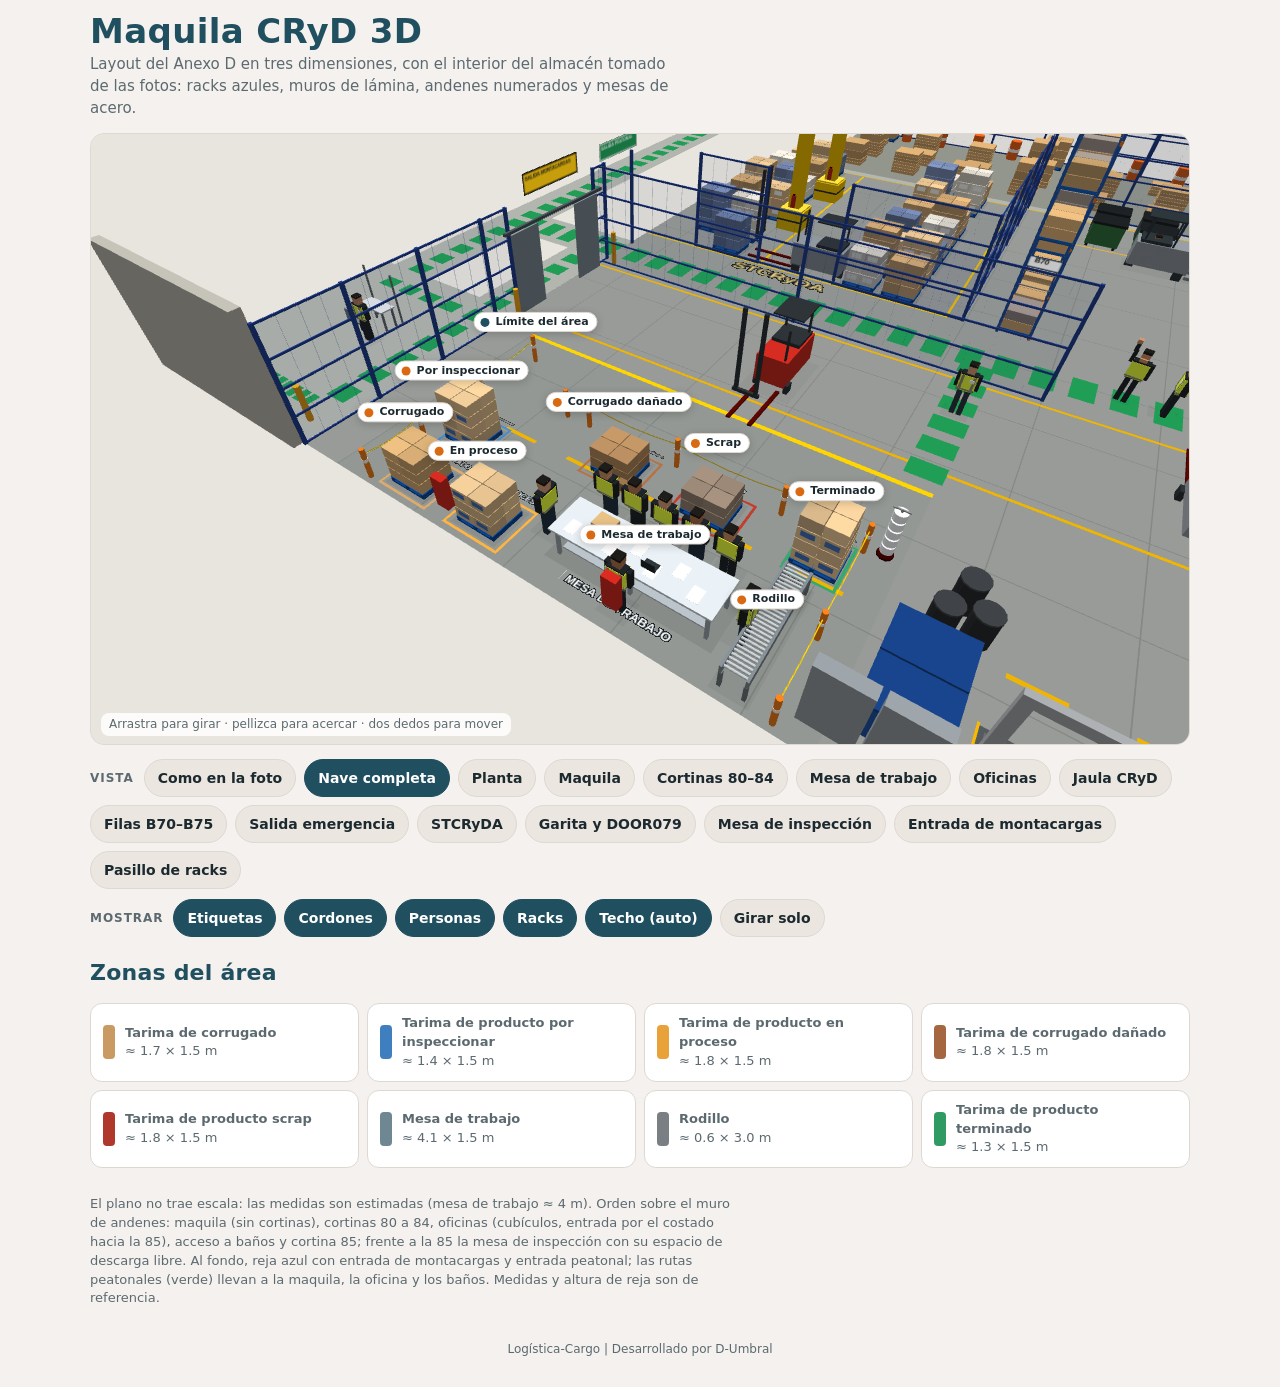
==== commit bc66dc4d: "Add files via upload" ====
--- a/layout3d.html
+++ b/layout3d.html
@@ -17,6 +17,13 @@
 canvas{display:block;width:100%;height:100%;cursor:grab}
 canvas:active{cursor:grabbing}
 .pill{position:absolute;left:0;top:0;transform:translate(-50%,-100%);display:flex;align-items:center;gap:6px;padding:3px 8px 3px 6px;border-radius:999px;background:var(--card);color:var(--tx);border:1px solid var(--bd);font:600 11px/1.1 var(--fb);white-space:nowrap;cursor:pointer;box-shadow:0 2px 8px rgba(0,0,0,.18)}
+.pin{position:absolute;left:0;top:0;display:none;border:0;background:none;padding:0 0 var(--h,26px) 0;cursor:pointer;font:inherit}
+.pin.sm .fl{font-size:9.5px;padding:4px 7px 4px 6px;border-radius:0 6px 6px 0}.pin.sm .pl:after{width:8px;height:8px;left:-2.5px}
+.pin.rt .fl{margin-left:0;margin-right:3px;border-radius:8px 0 0 8px}.pin.sm.rt .fl{border-radius:6px 0 0 6px}.pin.rt .pl{left:auto;right:0}.pin.rt .pl:after{left:auto;right:-2.5px}
+.pin .pl{position:absolute;left:0;top:0;bottom:0;width:3px;background:#3a3f43;border-radius:2px}
+.pin .pl:after{content:"";position:absolute;left:-4px;bottom:-2px;width:11px;height:11px;border-radius:50%;background:#3a3f43;border:2px solid #fff;box-sizing:border-box}
+.pin .fl{display:block;margin-left:3px;background:var(--c);color:#fff;font:700 11.5px/1 var(--fb);padding:6px 10px 6px 9px;border-radius:0 8px 8px 0;white-space:nowrap;box-shadow:0 2px 6px rgba(0,0,0,.35)}
+.pin:active .fl{filter:brightness(.9)}
 .pill i{width:9px;height:9px;border-radius:50%;background:var(--or);display:block;flex:none}
 .pill.on{background:var(--ac);color:var(--chiptx)}
 .pill.mut i{background:var(--ac)}
@@ -92,7 +99,7 @@
 const groups={};let CG=null,TR=null;
 const grp=n=>groups[n]||(groups[n]={op:[],tr:[],on:true,buf:null});
 const setG=n=>{CG=grp(n);};
-function T(p,isN){if(!TR)return p;const k=TR.r&3;let x=p[0],z=p[2];for(let i=0;i<k;i++){const nx=z,nz=-x;x=nx;z=nz;}return isN?[x,p[1],z]:[x+TR.ox,p[1],z+TR.oz];}
+function T(p,isN){if(!TR)return p;let x=p[0],z=p[2];if(TR.a!==undefined){const c=Math.cos(TR.a),sn=Math.sin(TR.a),nx=x*c+z*sn,nz=-x*sn+z*c;x=nx;z=nz;}else{const k=TR.r&3;for(let i=0;i<k;i++){const nx=z,nz=-x;x=nx;z=nz;}}return isN?[x,p[1],z]:[x+TR.ox,p[1],z+TR.oz];}
 function pushV(a,p,n,c,uv){a.push(p[0],p[1],p[2],n[0],n[1],n[2],c[0],c[1],c[2],c[3]===undefined?1:c[3],uv?uv[0]:-1,uv?uv[1]:-1);}
 function quad(p0,p1,p2,p3,n,c,tr,uvs){
   const P=[p0,p1,p2,p3].map(p=>{const q=T(p,false);return [q[0],q[1],-q[2]];}),nn=T(n,true),N=[nn[0],nn[1],-nn[2]];
@@ -278,6 +285,7 @@
   xs.forEach((x,i)=>person(x,m.z1+.25,2,["#e4f000","#dbe800","#e4f000","#eaf41a","#e4f000"][i],i,.08));
   person(m.x1+.5,m.z0+.55,3,"#e4f000",5,0);person(m.x0-.5,m.z0+.55,1,"#e4f000",6,0);person(m.x0+2.1,m.z0-.3,0,"#e4f000",7,.06);
 }
+const SKIP={ox:21.2,oz:26.1,k:3,p:0};
 function rackBay(x,z,bw,bd,levels,row){
   setG("racks");
   const up=hex("#1f55a8"),beam=hex("#e8731a");
@@ -285,7 +293,7 @@
   levels.forEach(y=>{box(x,y,z,bw,.14,.07,beam);box(x,y,z+bd-.07,bw,.14,.07,beam);
     if(y>0.01)for(let i=0;i<3;i++)box(x+.3+i*(bw-.6)/2,y+.14,z,.05,.02,bd,hex("#6b6f73"));});
   for(let k=0;k<levels.length;k++){const y=levels[k]+(levels[k]>0?.16:0.02);
-    for(let p=0;p<2;p++)if(rnd()<.82){const w=1.25,pxx=x+.1+p*(bw-.2)/2+(bw/2-.1-w)/2,ph=rnd()<.5?2:3;
+    for(let p=0;p<2;p++)if(rnd()<.82&&!(SKIP&&TR&&TR.ox===SKIP.ox&&TR.oz===SKIP.oz&&k===SKIP.k&&p===SKIP.p)){const w=1.25,pxx=x+.1+p*(bw-.2)/2+(bw/2-.1-w)/2,ph=rnd()<.5?2:3;
       setG("racks");const x0=pxx,z0=z+.08,d=bd-.16;
       box(x0,y,z0,w,.1,d,WOOD);box(x0,y,z0,w,.03,d,CHEPD);
       for(let q=0;q<ph;q++)for(let i=0;i<2;i++)box(x0+i*w/2+.01,y+.1+q*.34,z0+.01,w/2-.02,.33,d-.02,jit(rnd()<.2?hex("#9a8e86"):CARD,.2));
@@ -329,7 +337,7 @@
   [[36.9,1.0],[13.0,5.2]].forEach((p,k)=>{if(p[0]>HX1-1)return;const x=p[0],z=p[1];cyl(x,0,z,.2,.06,hex("#333"),10);cyl(x,0,z,.03,1.5,hex("#8a8d8f"),6);
     for(let i=0;i<5;i++)cyl(x,.15+i*.27,z,.16,.22,hex("#eef2f4"),12);box(x-.2,1.5,z-.02,.4,.03,.04,hex("#8a8d8f"));});
   /* 6 montacargas retráctiles: 3 rojos y 3 grises */
-  [[7.5,9.4,"#c3281e",0],[19.5,11.4,"#8a9096",2],[30.5,9.8,"#c3281e",0],[5.2,18.2,"#8a9096",1],[22.8,23.0,"#c3281e",3],[51.0,19.0,"#8a9096",2]].forEach(f=>forklift(f[0],f[1],hex(f[2]),f[3]));
+  [[7.5,9.4,"#c3281e",0],[19.5,11.4,"#8a9096",2],[30.5,9.8,"#c3281e",0],[5.2,18.2,"#8a9096",1],[51.0,19.0,"#8a9096",2]].forEach(f=>forklift(f[0],f[1],hex(f[2]),f[3]));
   /* personal: sentados en la oficina y caminando por el paso peatonal */
   const sh=["#e9eef2","#7aa6c8","#c9ced2","#b9d0c4","#e9eef2","#9bb4cc","#d8c9bd","#7aa6c8"];
   [[0,0],[0,2],[1,3],[1,1],[2,4],[2,0],[3,2],[3,4]].forEach((q,k)=>seated(38.0+.25+q[1]*1.55+(q[1]>1?.9:0),1.0+.25+q[0]*1.7+(q[0]>0?.9:0)+(q[0]>2?.0:0),hex(sh[k]),k));
@@ -496,6 +504,82 @@
 upload();
 buildBase();buildCordons();buildZones();buildPeople();buildRacks();buildExtras();buildRoof();
 Object.keys(groups).forEach(k=>{const g=groups[k];["op","tr"].forEach(t=>{const a=g[t];g[t]={n:a.length/12,b:a.length?(()=>{const b=gl.createBuffer();gl.bindBuffer(gl.ARRAY_BUFFER,b);gl.bufferData(gl.ARRAY_BUFFER,new Float32Array(a),gl.STATIC_DRAW);return b;})():null};});});
+
+/* ===== escenas animadas: junta en Recibo, montacargas y saludos ===== */
+const DY={op:[],tr:[]};
+groups.dyn={op:{n:0,b:gl.createBuffer()},tr:{n:0,b:gl.createBuffer()}};
+const cl01=x=>x<0?0:x>1?1:x,ez=x=>{x=cl01(x);return x<.5?2*x*x:1-Math.pow(-2*x+2,2)/2;},seg=(t,a,b)=>cl01((t-a)/(b-a));
+const DK=hex("#2a3236"),GY=hex("#7c858a"),VEST=hex("#eaff3d"),STRAP=hex("#868a74"),TOPC=hex("#1d2225"),HAIR=hex("#1c1a18");
+const SKN=["#c68a64","#b57852","#d29a74","#a96f4b"].map(hex),PNT=["#22303f","#1f2428","#2b3340"].map(hex),CARDS=[hex("#c9a06a"),hex("#d9b685"),hex("#c29a62"),hex("#d3ad7a")];
+function shadowD(x0,z0,w,d){const k=CG;quad([x0,.014,z0],[x0+w,.014,z0],[x0+w,.014,z0+d],[x0,.014,z0+d],[0,1,0],[0,0,0,.2],true);}
+function palD(x,y,z,w,d,ny){ny=ny||3;
+  box(x,y,z,w,.06,d,CHEPD);for(let i=0;i<3;i++)box(x+i*(w-.1)/2,y+.06,z,.1,.08,d,CHEPD);box(x,y+.14,z,w,.03,d,WOOD);
+  for(let k=0;k<ny;k++)for(let i=0;i<2;i++)for(let j=0;j<2;j++)box(x+i*w/2+.01,y+.17+k*.4,z+j*d/2+.01,w/2-.02,.385,d/2-.02,CARDS[(i+j*2+k)&3]);}
+/* persona con giro libre. o: {sk,pn,arm:"wave"|"talk"|null,nod,up,ph} */
+function personD(x,z,a,t,o){
+  TR={a:a,ox:x,oz:z};const sk=SKN[o.sk&3],pn=PNT[o.sk%3],ph=o.ph||0;
+  const bob=o.nod?Math.sin(t*1.6+ph)*.025:0,up=o.up?-.07:0;
+  box(-.17,0,-.07,.14,.82,.14,pn);box(.03,0,-.07,.14,.82,.14,pn);
+  box(-.22,.82,-.12,.44,.56,.24,TOPC);box(-.23,.84,-.13,.46,.5,.26,VEST);box(-.19,.84,-.137,.07,.5,.012,STRAP);box(.12,.84,-.137,.07,.5,.012,STRAP);box(-.235,.86,-.135,.47,.05,.27,STRAP);
+  box(-.32,.88,-.07,.1,.48,.14,TOPC);
+  if(o.arm==="wave"){const sw=Math.sin(t*7+ph);box(.22,1.28,-.07,.1,.36,.14,TOPC);box(.22+sw*.05,1.62,-.07,.1,.26,.14,TOPC);box(.2+sw*.09,1.86,-.075,.12,.12,.15,sk);}
+  else if(o.arm==="talk"){const g=Math.sin(t*2.3+ph);box(.22,1.12+g*.06,-.07,.1,.14,.55,TOPC);box(.21,1.1+g*.06,.46,.12,.12,.12,sk);}
+  else box(.22,.88,-.07,.1,.48,.14,TOPC);
+  box(-.1,1.38,-.1,.2,.1,.2,sk);box(-.11,1.48+bob,-.11+up,.22,.2,.22,sk);box(-.115,1.62+bob,-.115+up,.23,.07,.23,HAIR);
+  TR=null;shadowD(x-.25,z-.2,.5,.4);}
+function driverD(t,k){box(.32,.55,1.25,.36,.55,.22,TOPC);box(.31,.57,1.2,.38,.5,.22,VEST);box(.4,1.12,1.27,.2,.2,.2,SKN[k&3]);box(.39,1.3,1.26,.22,.06,.22,HAIR);box(.18,.8,.9,.1,.1,.4,TOPC);box(.72,.8,.9,.1,.1,.4,TOPC);box(.35,.4,.75,.12,.12,.5,PNT[0]);box(.55,.4,.75,.12,.12,.5,PNT[0]);}
+/* montacargas retráctil. (cx,cD) centro del cuerpo, a rumbo (frente = -z local). h altura de horquillas, R alcance, load: carga */
+function forkD(cx,cD,a,h,R,load,col,k,t){
+  const ox=cx-.5*Math.cos(a),oz=cD+.5*Math.sin(a);TR={a:a,ox:ox,oz:oz};
+  box(0,.25,0,1.0,.9,2.0,col);box(.05,1.15,.9,.9,.12,1.0,DK);
+  [[.08,.8],[.84,.8],[.08,1.75],[.84,1.75]].forEach(q=>box(q[0],1.15,q[1],.06,1.0,.06,DK));
+  box(.02,2.1,.8,.96,.05,1.2,DK);box(.3,.35,1.55,.4,.5,.4,hex("#1c2125"));
+  box(.1,.05,-1.9,.12,.12,1.9,GY);box(.78,.05,-1.9,.12,.12,1.9,GY);
+  const mh=Math.max(2.6,h+1.35);box(.15,.0,-1.85,.1,mh,.1,DK);box(.75,0,-1.85,.1,mh,.1,DK);box(.15,mh-.06,-1.85,.7,.08,.1,DK);
+  if(R>.03)box(.42,h+.15,-1.85-R,.16,.3,R,GY);
+  box(.12,h,-1.9-R,.76,.72,.06,DK);box(.15,h,-2.9-R,.1,.07,1.05,GY);box(.75,h,-2.9-R,.1,.07,1.05,GY);
+  [[-.05,.1],[.95,.1],[.45,1.7]].forEach(q=>box(q[0],0,q[1],.14,.3,.3,DK));
+  driverD(t,k);
+  if(load)palD(-.125,h+.07,-2.9-R,1.25,.94);
+  TR=null;
+  const c=Math.cos(a),sn=Math.sin(a),pts=[[0,-1.9],[1,-1.9],[1,2],[0,2]].map(q=>[ox+q[0]*c+q[1]*sn,oz-q[0]*sn+q[1]*c]);
+  const xs=pts.map(q=>q[0]),zs=pts.map(q=>q[1]);shadowD(Math.min(...xs)-.1,Math.min(...zs)-.1,Math.max(...xs)-Math.min(...xs)+.2,Math.max(...zs)-Math.min(...zs)+.2);}
+const BRIEF={cx:24.5,cz:6.6};
+const BR_P=[-62,-38,-14,14,38,62].map((d,i)=>{const r=1.55,an=d*Math.PI/180;return {x:BRIEF.cx+Math.sin(an)*r,z:BRIEF.cz-1.2+Math.cos(an)*r,sk:i+1,ph:i*1.7};});
+const WAVERS=[[32.3,8.2,0],[33.4,9.0,1],[16.9,14.9,2],[40.6,13.2,3]];
+function buildDyn(t){
+  CG=DY;DY.op.length=0;DY.tr.length=0;
+  /* junta (briefing) en el área de Recibo */
+  personD(BRIEF.cx,BRIEF.cz-1.2,0,t,{sk:0,arm:"talk",ph:.4});
+  BR_P.forEach(q=>{const a=Math.atan2(BRIEF.cx-q.x,BRIEF.cz-1.2-q.z);personD(q.x,q.z,a,t,{sk:q.sk,nod:true,ph:q.ph});});
+  /* saludan a la cámara, mirando hacia arriba */
+  WAVERS.forEach((w,i)=>{const a=Math.atan2(EYE[0]-w[0],-EYE[2]-w[1]);personD(w[0],w[1],a,t,{sk:w[2]+2,arm:"wave",up:true,ph:i*1.3});});
+  /* montacargas A: sube una tarima a la ubicación elevada (B71, nivel 4) */
+  {const T0=t%24,X0=16.3,X1=18.2,D=25.3;let x=X1,h=.1,R=0,load=true,placed=false;
+   if(T0<2)x=X0+(X1-X0)*ez(T0/2);
+   else if(T0<7)h=.1+4.8*ez(seg(T0,2,7));
+   else if(T0<9){h=4.9;R=1.12*ez(seg(T0,7,9));}
+   else if(T0<10){R=1.12;h=4.9-.3*seg(T0,9,10);}
+   else if(T0<12){h=4.6;R=1.12*(1-ez(seg(T0,10,12)));}
+   else if(T0<17){h=4.6-4.5*ez(seg(T0,12,17));}
+   else if(T0<19){h=.1;x=X1-(X1-X0)*ez(seg(T0,17,19));}
+   else {h=.1;x=X0;}
+   const empty=(T0>=19);
+   if(T0>=9.6&&T0<19){placed=true;load=false;}
+   if(empty)load=false;
+   forkD(x,D,3*Math.PI/2,h,R,load,hex("#8a9096"),1,t);
+   if(placed)palD(21.28,4.81,D-.625,.94,1.25);}
+  /* montacargas B: traslada una tarima por el pasillo principal */
+  {const L=28,sp=2.6,x0=16,x1=44,T0=t%(2*(x1-x0)/sp+4);const tr=(x1-x0)/sp;let x,a,d=14.2;
+   if(T0<tr){x=x0+sp*T0;a=3*Math.PI/2;}
+   else if(T0<tr+2){x=x1;a=3*Math.PI/2-Math.PI*ez((T0-tr)/2);}
+   else if(T0<2*tr+2){x=x1-sp*(T0-tr-2);a=Math.PI/2;}
+   else{x=x0;a=Math.PI/2+Math.PI*ez((T0-2*tr-2)/2);}
+   forkD(x,d,a,.3,0,true,hex("#c3281e"),2,t);}
+  const A=DY.op,B=DY.tr;
+  [["op",A],["tr",B]].forEach(([n,arr])=>{const g=groups.dyn[n];g.n=arr.length/12;gl.bindBuffer(gl.ARRAY_BUFFER,g.b);gl.bufferData(gl.ARRAY_BUFFER,new Float32Array(arr),gl.DYNAMIC_DRAW);});
+  CG=null;}
+let tDyn=-1;
 /* ===== cámara ===== */
 const cam={tx:6.6,ty:.6,td:3.8,yaw:.55,pit:.78,dist:25};
 const goal=Object.assign({},cam);
@@ -532,6 +616,7 @@
 let active=null;
 const pills=ZONES.map(z=>{const b=document.createElement("button");b.type="button";b.className="pill";b.innerHTML="<i></i>"+z.short;b.addEventListener("click",()=>focusZone(z.id));pillsEl.appendChild(b);return b;});
 const lim=document.createElement("button");lim.type="button";lim.className="pill mut";lim.innerHTML="<i></i>Límite del área";pillsEl.appendChild(lim);
+const PINS=[["rcv","Ir a proceso Recibo","#2f7fd1",26,6.0,52],["sur","Ir a proceso Surtido","#2e9e5b",41.7,21,16],["insp","Ir a Maquila","#1f9aa8",7.5,4.6,16],["pend","Ir a pendientes","#d9971a",41.2,6.2,30],["hist","Ir a historial","#8a5cc2",44.8,4.6,52]].map(a=>{const b=document.createElement("button");b.type="button";b.className="pin";b.style.setProperty("--c",a[2]);b.setAttribute("aria-label",a[1]);b.innerHTML='<span class="pl"></span><span class="fl">⚑ '+a[1]+'</span>';b.addEventListener("click",ev=>{ev.stopPropagation();try{parent.postMessage({l3dgo:a[0]},location.origin);}catch(e){}});pillsEl.appendChild(b);b.style.setProperty("--h",(a[5]||16)+"px");return {b:b,x:a[3],z:a[4],k:a[0]};});
 function focusZone(id){const z=byId[id];active=id;info.hidden=false;document.getElementById("in-t").textContent=z.name;
   document.getElementById("in-d").textContent="≈ "+z.w.toFixed(1)+" × "+z.d.toFixed(1)+" m · "+z.desc;
   setGoal({tx:z.cx,ty:.6,td:z.cz,yaw:Math.PI-.5,pit:.62,dist:z.id==="mesa"?7:5.5},750);syncPills();window.scrollTo({top:Math.max(0,stage.getBoundingClientRect().top+scrollY-8),behavior:"smooth"});}
@@ -572,15 +657,17 @@
   if(anim){const k=Math.min(1,(t-anim.t0)/anim.ms),e=k<.5?2*k*k:1-Math.pow(-2*k+2,2)/2;["tx","ty","td","pit","dist"].forEach(a=>cam[a]=anim.from[a]+(anim.to[a]-anim.from[a])*e);
     let dy=anim.to.yaw-anim.from.yaw;cam.yaw=anim.from.yaw+dy*e;if(k>=1)anim=null;}
   if(st.spin&&!anim)cam.yaw+=dt*.25;
+  if(t-tDyn>(LOW?66:33)){tDyn=t;if(VP)buildDyn(window.__dynT!==undefined?window.__dynT:t/1000);}
   gl.viewport(0,0,cv.width,cv.height);gl.clearColor(BG[0],BG[1],BG[2],1);gl.clear(gl.COLOR_BUFFER_BIT|gl.DEPTH_BUFFER_BIT);
   gl.enable(gl.DEPTH_TEST);gl.enable(gl.CULL_FACE);gl.cullFace(gl.BACK);camMat(cv.width/cv.height);
   gl.useProgram(pg);gl.uniformMatrix4fv(loc.m,false,VP);gl.uniform3f(loc.e,EYE[0],EYE[1],EYE[2]);gl.uniform3f(loc.bg,BG[0],BG[1],BG[2]);gl.activeTexture(gl.TEXTURE0);gl.bindTexture(gl.TEXTURE_2D,tex);gl.uniform1i(loc.s,0);
   const roofOn=st.roof==="auto"?EYE[1]<HH-.4:!!st.roof;
-  const vis=g=>g==="cordons"?st.cordons:g==="people"?st.people:g==="racks"?st.racks:g==="roof"?roofOn:true;
+  const vis=g=>g==="cordons"?st.cordons:g==="people"||g==="dyn"?st.people:g==="racks"?st.racks:g==="roof"?roofOn:true;
   gl.disable(gl.BLEND);gl.depthMask(true);Object.keys(groups).forEach(k=>{if(vis(k))drawG(groups[k],"op");});
   gl.enable(gl.BLEND);gl.blendFunc(gl.SRC_ALPHA,gl.ONE_MINUS_SRC_ALPHA);gl.depthMask(false);gl.disable(gl.CULL_FACE);Object.keys(groups).forEach(k=>{if(vis(k))drawG(groups[k],"tr");});gl.depthMask(true);
   /* etiquetas */
   pills.forEach((p,i)=>{const z=ZONES[i],q=proj(z.cx,z.id==="mesa"?1.0:(z.id==="rod"?.9:1.9),z.cz);const show=st.labels&&q.ok&&q.x>-20&&q.x<cv.clientWidth+20&&q.y>10&&q.y<cv.clientHeight+10&&cam.dist>2.6&&cam.dist<32;p.style.display=show?"flex":"none";if(show)p.style.transform="translate("+q.x.toFixed(1)+"px,"+q.y.toFixed(1)+"px) translate(-50%,-100%)";});
+  PINS.forEach(p=>{const q=proj(p.x,0.3,p.z);const show=EMB&&!SPL&&st.labels&&q.ok&&q.x>0&&q.x<cv.clientWidth&&q.y>30&&q.y<cv.clientHeight&&cam.dist<160;p.b.style.display=show?"block":"none";if(show){p.b.classList.toggle("sm",cam.dist>30);const w=p.b.offsetWidth,rt=p.k==="sur"||p.k==="hist"||p.k==="rcv"||p.k==="pend"||q.x+w>cv.clientWidth-4;p.b.classList.toggle("rt",rt);p.b.style.transform="translate("+(q.x-(rt?w-1.5:1.5)).toFixed(1)+"px,"+q.y.toFixed(1)+"px) translateY(-100%)";}});
   {const q=proj(.2,.2,7.7);const show=st.labels&&q.ok&&q.x>0&&q.x<cv.clientWidth&&q.y>10&&q.y<cv.clientHeight&&cam.pit>.35&&cam.dist<32;lim.style.display=show?"flex":"none";if(show)lim.style.transform="translate("+q.x.toFixed(1)+"px,"+q.y.toFixed(1)+"px) translate(-50%,-100%)";}
 }
 Object.assign(cam,wide(VIEWS[3].g));
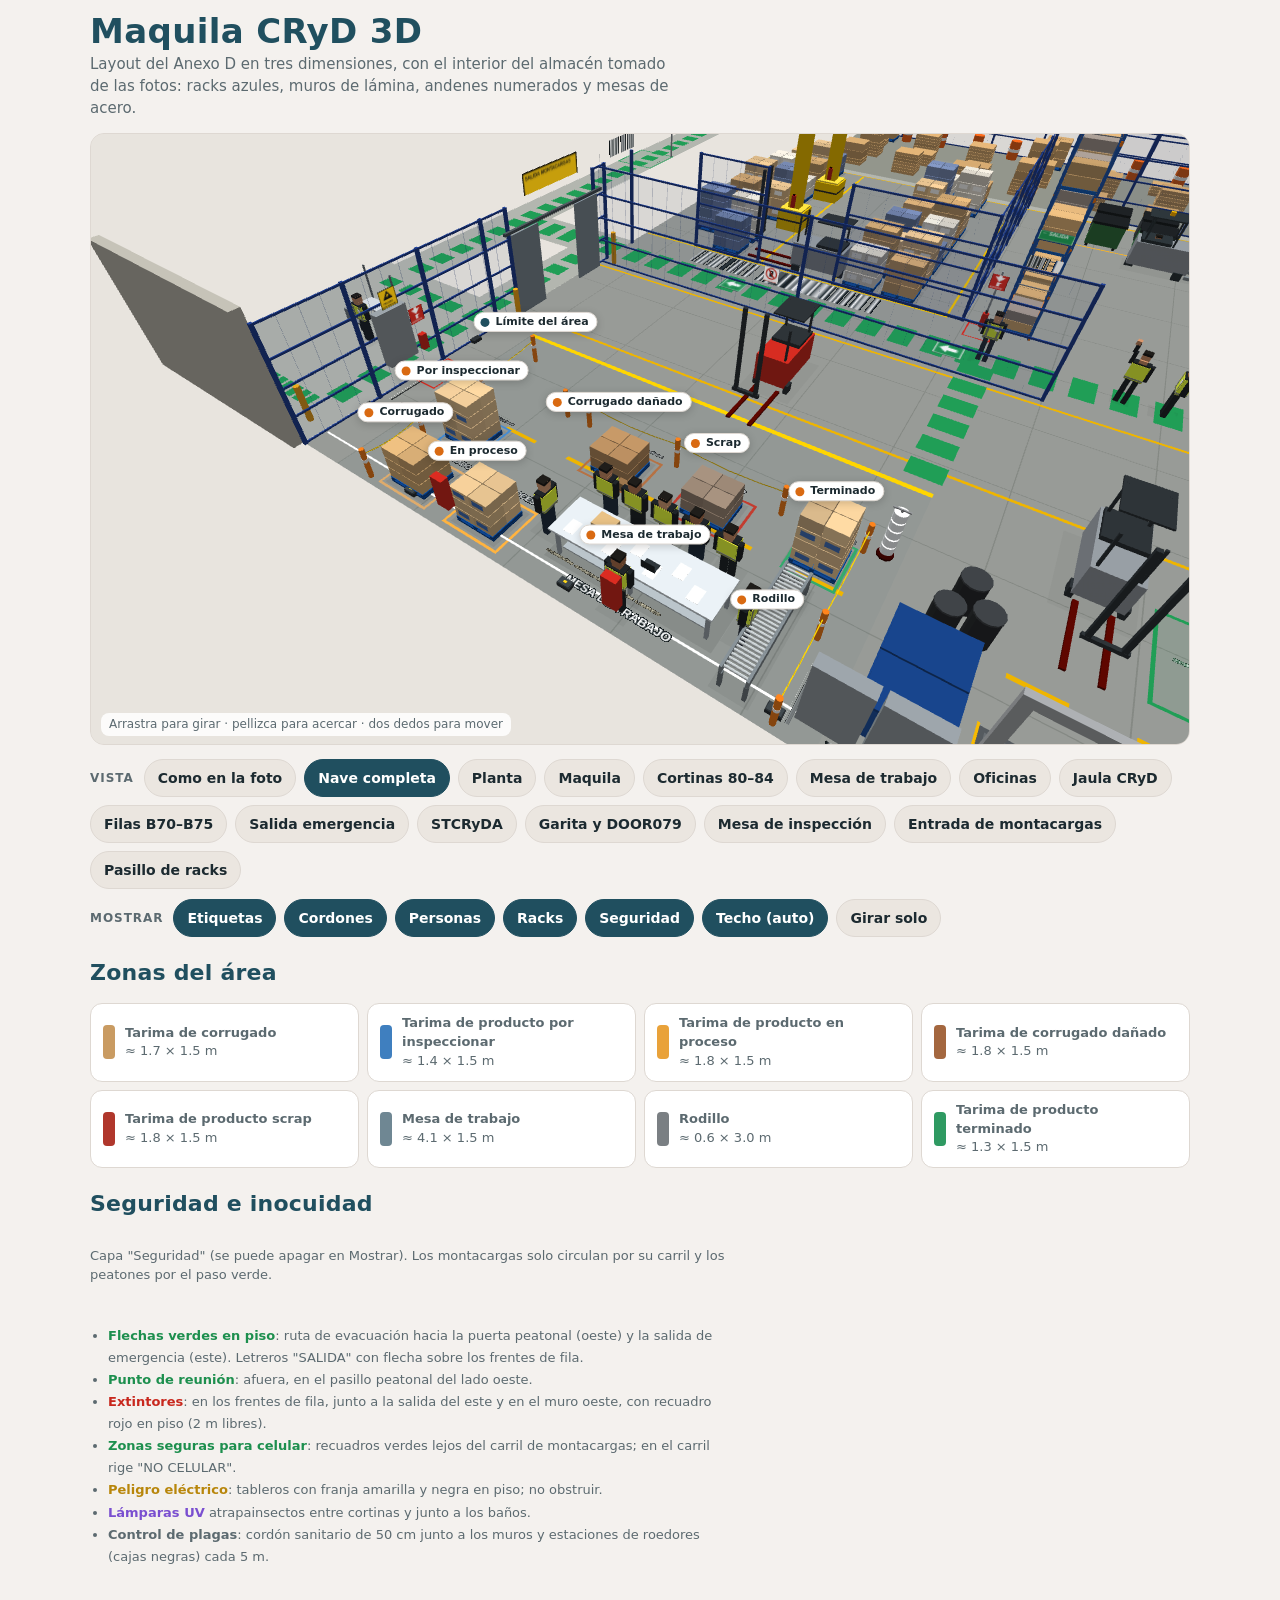
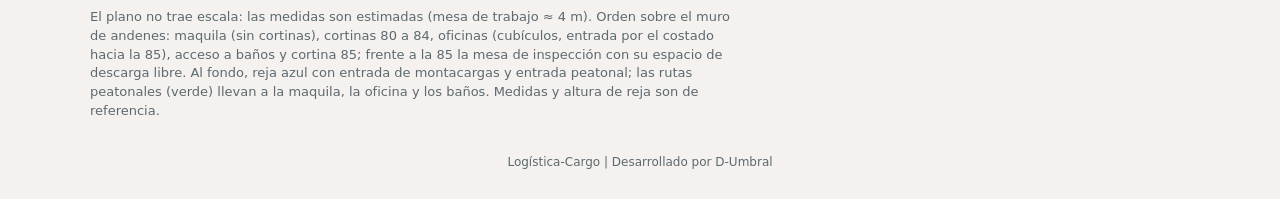
==== commit ce9e43f6: "Add files via upload" ====
--- a/layout3d.html
+++ b/layout3d.html
@@ -82,6 +82,17 @@
   <h2>Zonas del área</h2>
   <div class="zones" id="zones"></div>
 
+  <h2>Seguridad e inocuidad</h2>
+  <p class="note">Capa "Seguridad" (se puede apagar en Mostrar). Los montacargas solo circulan por su carril y los peatones por el paso verde.</p>
+  <ul class="note" style="line-height:1.7;padding-left:18px">
+    <li><b style="color:#1d8f4e">Flechas verdes en piso</b>: ruta de evacuación hacia la puerta peatonal (oeste) y la salida de emergencia (este). Letreros "SALIDA" con flecha sobre los frentes de fila.</li>
+    <li><b style="color:#1d8f4e">Punto de reunión</b>: afuera, en el pasillo peatonal del lado oeste.</li>
+    <li><b style="color:#c8281e">Extintores</b>: en los frentes de fila, junto a la salida del este y en el muro oeste, con recuadro rojo en piso (2 m libres).</li>
+    <li><b style="color:#1d8f4e">Zonas seguras para celular</b>: recuadros verdes lejos del carril de montacargas; en el carril rige "NO CELULAR".</li>
+    <li><b style="color:#b8860b">Peligro eléctrico</b>: tableros con franja amarilla y negra en piso; no obstruir.</li>
+    <li><b style="color:#7a4fd0">Lámparas UV</b> atrapainsectos entre cortinas y junto a los baños.</li>
+    <li><b>Control de plagas</b>: cordón sanitario de 50 cm junto a los muros y estaciones de roedores (cajas negras) cada 5 m.</li>
+  </ul>
   <p class="note">El plano no trae escala: las medidas son estimadas (mesa de trabajo ≈ 4 m). Orden sobre el muro de andenes: maquila (sin cortinas), cortinas 80 a 84, oficinas (cubículos, entrada por el costado hacia la 85), acceso a baños y cortina 85; frente a la 85 la mesa de inspección con su espacio de descarga libre. Al fondo, reja azul con entrada de montacargas y entrada peatonal; las rutas peatonales (verde) llevan a la maquila, la oficina y los baños. Medidas y altura de reja son de referencia.</p>
   <footer>Logística-Cargo | Desarrollado por D-Umbral</footer>
 </div>
@@ -135,6 +146,19 @@
     c.fillStyle="#f6c40f";c.beginPath();c.moveTo(w*.54,h*.2);c.lineTo(w*.4,h*.4);c.lineTo(w*.5,h*.4);c.lineTo(w*.46,h*.5);c.lineTo(w*.6,h*.3);c.lineTo(w*.5,h*.3);c.closePath();c.fill();
     c.save();c.translate(0,h*.66);textFit(c,"PELIGRO",w*.9,h*.16,"","#161616");c.translate(0,h*.17);textFit(c,"ALTO VOLTAJE",w*.9,h*.14,"","#161616");c.restore();});
   atl("cap",256,160,(c,w,h)=>{c.fillStyle="#f6f6f4";c.fillRect(0,0,w,h);c.strokeStyle="#222";c.lineWidth=5;c.strokeRect(3,3,w-6,h-6);c.save();c.translate(0,h*.1);textFit(c,"CAPACIDAD DE",w*.9,h*.22,"","#111");c.translate(0,h*.24);textFit(c,"CARGA MÁXIMA",w*.9,h*.22,"","#111");c.translate(0,h*.26);textFit(c,"1,000 KG",w*.8,h*.28,"","#111");c.restore();});
+
+  /* seguridad e inocuidad */
+  [["ev_r",0],["ev_u",-Math.PI/2],["ev_l",Math.PI],["ev_d",Math.PI/2]].forEach(([n,an])=>atl(n,128,128,(c,w,h)=>{c.fillStyle="#1d8f4e";c.fillRect(0,0,w,h);c.strokeStyle="#fff";c.lineWidth=5;c.strokeRect(4,4,w-8,h-8);c.translate(w/2,h/2);c.rotate(an);c.fillStyle="#fff";c.beginPath();c.moveTo(-36,-14);c.lineTo(8,-14);c.lineTo(8,-36);c.lineTo(44,0);c.lineTo(8,36);c.lineTo(8,14);c.lineTo(-36,14);c.closePath();c.fill();}));
+  atl("hsL",256,80,(c,w,h)=>{c.fillStyle="#1d8f4e";c.fillRect(0,0,w,h);c.strokeStyle="#fff";c.lineWidth=4;c.strokeRect(3,3,w-6,h-6);textFit(c,"← SALIDA",w*.9,h*.6,"","#fff");});
+  atl("hsR",256,80,(c,w,h)=>{c.fillStyle="#1d8f4e";c.fillRect(0,0,w,h);c.strokeStyle="#fff";c.lineWidth=4;c.strokeRect(3,3,w-6,h-6);textFit(c,"SALIDA →",w*.9,h*.6,"","#fff");});
+  const phone=(c,x,y,w,h)=>{c.fillRect(x,y,w,h);c.clearRect(x+w*.12,y+h*.12,w*.76,h*.62);c.beginPath();c.arc(x+w/2,y+h*.86,w*.07,0,6.3);c.fill();};
+  atl("nocel",256,256,(c,w,h)=>{c.fillStyle="#fff";c.fillRect(0,0,w,h);c.strokeStyle="#c8281e";c.lineWidth=20;c.beginPath();c.arc(w/2,h*.44,h*.34,0,6.3);c.stroke();c.fillStyle="#1b1b1b";phone(c,w*.39,h*.24,w*.22,h*.4);c.strokeStyle="#c8281e";c.lineWidth=20;c.beginPath();c.moveTo(w*.3,h*.2);c.lineTo(w*.7,h*.68);c.stroke();c.save();c.translate(0,h*.88);textFit(c,"NO CELULAR",w*.92,h*.18,"","#c8281e");c.restore();});
+  atl("celok",256,256,(c,w,h)=>{c.fillStyle="#1d8f4e";c.fillRect(0,0,w,h);c.strokeStyle="#fff";c.lineWidth=8;c.strokeRect(6,6,w-12,h-12);c.fillStyle="#fff";phone(c,w*.38,h*.14,w*.24,h*.42);c.save();c.translate(0,h*.66);textFit(c,"ZONA SEGURA",w*.88,h*.14,"","#fff");c.translate(0,h*.15);textFit(c,"CELULARES",w*.88,h*.14,"","#fff");c.restore();});
+  atl("zcel",420,80,(c,w,h)=>{textFit(c,"ZONA SEGURA · CELULARES",w*.96,h*.7,"","#ffffff","rgba(10,80,40,.9)");});
+  atl("punto",256,256,(c,w,h)=>{c.fillStyle="#1d8f4e";c.fillRect(0,0,w,h);c.strokeStyle="#fff";c.lineWidth=8;c.strokeRect(6,6,w-12,h-12);c.fillStyle="#fff";[[.34,.38],[.5,.34],[.66,.38]].forEach(q=>{c.beginPath();c.arc(w*q[0],h*(q[1]-.1),h*.045,0,6.3);c.fill();c.fillRect(w*q[0]-w*.04,h*(q[1]-.05),w*.08,h*.2);});c.save();c.translate(0,h*.66);textFit(c,"PUNTO DE",w*.88,h*.15,"","#fff");c.translate(0,h*.16);textFit(c,"REUNIÓN",w*.88,h*.15,"","#fff");c.restore();});
+  atl("zpunto",420,80,(c,w,h)=>{textFit(c,"PUNTO DE REUNIÓN",w*.96,h*.7,"","#ffffff","rgba(10,80,40,.9)");});
+  atl("cordon",420,60,(c,w,h)=>{textFit(c,"CORDÓN SANITARIO · 50 CM LIBRES",w*.98,h*.7,"","#f6f0d0","rgba(40,40,36,.85)");});
+  atl("uv",128,64,(c,w,h)=>{c.fillStyle="#2a2f33";c.fillRect(0,0,w,h);c.fillStyle="#b48cff";for(let i=0;i<4;i++)c.fillRect(10,10+i*13,w-20,7);c.fillStyle="rgba(255,255,255,.55)";for(let i=0;i<4;i++)c.fillRect(14,11+i*13,w-60,2);});
   ZONES.forEach(z=>atl("z"+z.id,512,96,(c,w,h)=>{textFit(c,z.fl||z.name.toUpperCase(),w,h,"","#ffffff","rgba(20,30,34,.85)");}));
   atl("carton",256,96,(c,w,h)=>{c.fillStyle="#f4f4f2";c.fillRect(0,0,w,h);c.strokeStyle="#16376d";c.lineWidth=6;c.strokeRect(3,3,w-6,h-6);c.save();c.translate(0,h*.05);textFit(c,"CARTÓN",w*.9,h*.4,"","#16376d");c.translate(0,h*.45);textFit(c,"Y MADERA",w*.9,h*.4,"","#16376d");c.restore();});
   atl("ofic",256,64,(c,w,h)=>{c.fillStyle="#f4f4f2";c.fillRect(0,0,w,h);c.strokeStyle="#2b3338";c.lineWidth=5;c.strokeRect(3,3,w-6,h-6);textFit(c,"OFICINAS",w*.88,h*.7,"","#1f272b");});
@@ -337,11 +361,11 @@
   [[36.9,1.0],[13.0,5.2]].forEach((p,k)=>{if(p[0]>HX1-1)return;const x=p[0],z=p[1];cyl(x,0,z,.2,.06,hex("#333"),10);cyl(x,0,z,.03,1.5,hex("#8a8d8f"),6);
     for(let i=0;i<5;i++)cyl(x,.15+i*.27,z,.16,.22,hex("#eef2f4"),12);box(x-.2,1.5,z-.02,.4,.03,.04,hex("#8a8d8f"));});
   /* 6 montacargas retráctiles: 3 rojos y 3 grises */
-  [[7.5,9.4,"#c3281e",0],[19.5,11.4,"#8a9096",2],[30.5,9.8,"#c3281e",0],[5.2,18.2,"#8a9096",1],[51.0,19.0,"#8a9096",2]].forEach(f=>forklift(f[0],f[1],hex(f[2]),f[3]));
+  [[7.5,9.4,"#c3281e",0],[16.6,6.2,"#8a9096",0],[35.0,6.0,"#c3281e",0],[5.2,18.2,"#8a9096",1],[51.0,19.0,"#8a9096",2]].forEach(f=>forklift(f[0],f[1],hex(f[2]),f[3]));
   /* personal: sentados en la oficina y caminando por el paso peatonal */
   const sh=["#e9eef2","#7aa6c8","#c9ced2","#b9d0c4","#e9eef2","#9bb4cc","#d8c9bd","#7aa6c8"];
   [[0,0],[0,2],[1,3],[1,1],[2,4],[2,0],[3,2],[3,4]].forEach((q,k)=>seated(38.0+.25+q[1]*1.55+(q[1]>1?.9:0),1.0+.25+q[0]*1.7+(q[0]>0?.9:0)+(q[0]>2?.0:0),hex(sh[k]),k));
-  [[18,14.8,1,"#e4f000",1],[33,14.6,3,"#e07a1a",2],[42,14.9,1,"#e4f000",3],[48.4,10.5,2,"#e4f000",0],[13.0,11.5,0,"#e4f000",2]].forEach(w=>person(w[0],w[1],w[2],w[3],w[4],.04));
+  [[18,14.8,1,"#e4f000",1],[33,14.6,3,"#e07a1a",2],[42,14.9,1,"#e4f000",3],[48.4,10.5,2,"#e4f000",0],[13.0,14.8,0,"#e4f000",2]].forEach(w=>person(w[0],w[1],w[2],w[3],w[4],.04));
   [[26,15.1,3,"#dfe6ea",1],[48.6,6.0,2,"#6f93b5",3]].forEach(w=>person(w[0],w[1],w[2],w[3],w[4],.04,true));
   /* oficina: cubículos tipo "open space", con la entrada por el costado hacia la 85 */
   {const ox=38.0,oz=1.0,ow=9.6,od=9.0,cr=hex("#e6e3dc"),gl_=[.62,.78,.84,.3],fr=hex("#8e969a");
@@ -483,6 +507,48 @@
   }
 
 }
+
+/* ===== seguridad e inocuidad ===== */
+function buildSafety(){
+  setG("safe");
+  const RED=hex("#c8281e"),GRY=hex("#8f979c"),DKG=hex("#2a2f33"),GRN=hex("#1d8f4e"),WHT=hex("#f2f2ee");
+  const fq=(x0,x1,z0,z1,c,y,tr)=>quad([x0,y||.02,z0],[x1,y||.02,z0],[x1,y||.02,z1],[x0,y||.02,z1],[0,1,0],c,!!tr);
+  const rect=(x0,x1,z0,z1,c,w)=>{fq(x0,x1,z0,z0+w,c);fq(x0,x1,z1-w,z1,c);fq(x0,x0+w,z0,z1,c);fq(x1-w,x1,z0,z1,c);};
+  const hzRect=(x0,x1,z0,z1)=>{const w=.12;floorText("hz",x0,x1,z0,z0+w);floorText("hz",x0,x1,z1-w,z1);floorText("hz",x0,x0+w,z0,z1);floorText("hz",x1-w,x1,z0,z1);};
+  const signX=(n,dc,y0,w,h,X,dir)=>{const d0=dc-w/2,d1=dc+w/2,y1=y0+h;if(dir>0)tquad(n,[X,y0,d0],[X,y0,d1],[X,y1,d1],[X,y1,d0],[1,0,0],false);else tquad(n,[X,y0,d1],[X,y0,d0],[X,y1,d0],[X,y1,d1],[-1,0,0],false);};
+  const ext=(x,D)=>{box(x-.03,0,D+.1,.06,2.2,.06,GRY);cyl(x,.25,D,.1,.5,RED,12);cyl(x,.75,D,.04,.1,DKG,8);signWall("ext",x,1.65,.5,.5,D-.05,-1);signWall("ext",x,1.65,.5,.5,D+.16,1);rect(x-.45,x+.45,D-.5,D+.5,RED,.05);};
+  /* extintores en los frentes de fila, junto a la salida del este y en el muro oeste */
+  [12.55,20.75,28.95,37.15,45.35].forEach(x=>ext(x,16.5));ext(53.3,24.4);
+  box(-1.4,.8,4.3,.18,.5,.2,RED);signX("ext",4.4,1.7,.5,.5,-1.33,1);rect(-1.3,-.4,3.7,5.1,RED,.05);
+  /* rutas de evacuación: flechas verdes en piso hacia las salidas (oeste: puerta peatonal; este: puerta de emergencia) */
+  [4,12,20,28].forEach(x=>floorText("ev_l",x-.45,x+.45,14.35,15.25));
+  [36,42].forEach(x=>floorText("ev_r",x-.45,x+.45,14.35,15.25));
+  [50.4].forEach(x=>floorText("ev_r",x-.45,x+.45,14.35,15.25));
+  floorText("ev_u",51.75,52.65,15.9,16.8);floorText("ev_u",51.75,52.65,18.1,19.0);floorText("ev_u",51.75,52.65,20.3,21.2);
+  floorText("ev_r",51.75,52.65,21.95,22.85);floorText("ev_r",52.95,53.85,21.95,22.85);
+  /* letreros SALIDA con flecha en los frentes de fila */
+  [13.0,21.2,29.4].forEach(x=>signWall("hsL",x+.55,3.4,.95,.3,16.75,-1));[37.6,45.8].forEach(x=>signWall("hsR",x+.55,3.4,.95,.3,16.75,-1));
+  /* punto de reunión (fuera, pasillo peatonal oeste) */
+  fq(-8.2,-6.0,33.2,35.4,[.11,.56,.31,.9],.016);floorText("zpunto",-8.15,-6.05,34.0,34.6);
+  box(-7.13,0,34.4,.06,2.5,.06,GRY);signWall("punto",-7.1,1.5,.95,.95,34.35,-1);signWall("punto",-7.1,1.5,.95,.95,34.52,1);
+  /* zonas seguras para celular y dispositivos (fuera del carril de montacargas) */
+  [[18.2,21.3,4.5,7.0],[-8.2,-6.0,24.0,26.4]].forEach(r=>{const k=CG;CG=grp("safe");fq(r[0],r[1],r[2],r[3],[.11,.56,.31,.28],.014,true);CG=k;rect(r[0],r[1],r[2],r[3],GRN,.08);floorText("zcel",r[0]+.2,r[1]-.2,(r[2]+r[3])/2-.2,(r[2]+r[3])/2+.2);
+    const px=r[1]-.1,pz=r[3]-.15;box(px-.03,0,pz,.06,1.9,.06,GRY);signWall("celok",px,1.3,.6,.6,pz-.02,1);signWall("celok",px,1.3,.6,.6,pz+.08,-1);});
+  /* prohibido usar celular en el carril de montacargas */
+  [[6,0],[20,1],[34,1]].forEach(a=>{if(a[1])box(a[0]-.03,0,13.45,.06,1.9,.06,GRY);signWall("nocel",a[0],1.3,.55,.55,13.4,-1);});
+  /* peligro eléctrico: tableros con zona de piso libre y letrero */
+  hzRect(12.7,15.2,.32,1.7);
+  box(-1.4,.9,3.0,.28,1.7,1.0,GRY);signX("hv",3.5,2.7,.55,.55,-1.1,1);hzRect(-1.1,.3,2.6,4.2);
+  /* lámparas UV atrapainsectos entre cortinas y junto a baños */
+  [19.25,23.75,28.25,32.75,50.85].forEach(x=>{box(x-.32,1.55,.0,.64,.5,.18,DKG);tquad("uv",[x-.28,1.6,.185],[x+.28,1.6,.185],[x+.28,2.0,.185],[x-.28,2.0,.185],[0,0,1],false);
+    const k=CG;CG=grp("safe");quad([x-.7,1.25,.2],[x+.7,1.25,.2],[x+.7,2.4,.2],[x-.7,2.4,.2],[0,0,1],[.65,.45,1,.16],true);CG=k;});
+  /* cordón sanitario y estaciones de control de roedores */
+  fq(-1.3,56,.6,.66,WHT,.02);floorText("cordon",6.4,9.8,.74,1.02);floorText("cordon",26.4,29.8,.74,1.02);floorText("cordon",44.4,47.8,.74,1.02);
+  const bait=(x,D,r)=>{box(x-.17,0,D,.34,.12,.2,DKG);box(x-.15,.12,D+.01,.3,.03,.18,hex("#3b4348"));box(x-.04,.15,D+.07,.08,.01,.06,hex("#f0c419"));};
+  for(let x=2.5;x<55;x+=5)bait(x,.3);
+  [1.8,6.2].forEach(z=>box(-1.4,0,z,.2,.12,.34,DKG));
+  [15,22,29,36,43,50].forEach(x=>bait(x,29.1));
+}
 function buildRoof(){
   setG("roof");const st=hex("#6e777c");
   for(let z=1;z<HD;z+=4.2){box(HX0,HH-.45,z,HX1-HX0,.25,.18,st);box(HX0,HH-.2,z,HX1-HX0,.06,.4,st);}
@@ -502,7 +568,7 @@
 function upload(){buildAtlas();gl.bindTexture(gl.TEXTURE_2D,tex);gl.texImage2D(gl.TEXTURE_2D,0,gl.RGBA,gl.RGBA,gl.UNSIGNED_BYTE,atlas.cv);gl.generateMipmap(gl.TEXTURE_2D);gl.texParameteri(gl.TEXTURE_2D,gl.TEXTURE_MIN_FILTER,gl.LINEAR_MIPMAP_LINEAR);gl.texParameteri(gl.TEXTURE_2D,gl.TEXTURE_MAG_FILTER,gl.LINEAR);gl.texParameteri(gl.TEXTURE_2D,gl.TEXTURE_WRAP_S,gl.CLAMP_TO_EDGE);gl.texParameteri(gl.TEXTURE_2D,gl.TEXTURE_WRAP_T,gl.CLAMP_TO_EDGE);}
 /* El atlas se dibuja antes de generar la geometría porque ZONES ya existe */
 upload();
-buildBase();buildCordons();buildZones();buildPeople();buildRacks();buildExtras();buildRoof();
+buildBase();buildCordons();buildZones();buildPeople();buildRacks();buildExtras();buildSafety();buildRoof();
 Object.keys(groups).forEach(k=>{const g=groups[k];["op","tr"].forEach(t=>{const a=g[t];g[t]={n:a.length/12,b:a.length?(()=>{const b=gl.createBuffer();gl.bindBuffer(gl.ARRAY_BUFFER,b);gl.bufferData(gl.ARRAY_BUFFER,new Float32Array(a),gl.STATIC_DRAW);return b;})():null};});});
 
 /* ===== escenas animadas: junta en Recibo, montacargas y saludos ===== */
@@ -533,7 +599,7 @@
   const ox=cx-.5*Math.cos(a),oz=cD+.5*Math.sin(a);TR={a:a,ox:ox,oz:oz};
   box(0,.25,0,1.0,.9,2.0,col);box(.05,1.15,.9,.9,.12,1.0,DK);
   [[.08,.8],[.84,.8],[.08,1.75],[.84,1.75]].forEach(q=>box(q[0],1.15,q[1],.06,1.0,.06,DK));
-  box(.02,2.1,.8,.96,.05,1.2,DK);box(.3,.35,1.55,.4,.5,.4,hex("#1c2125"));
+  box(.02,2.1,.8,.96,.05,1.2,DK);box(.3,.35,1.55,.4,.5,.4,hex("#1c2125"));box(.42,2.16,1.25,.16,.14,.16,Math.sin(t*9)>0?BEACON:DK);
   box(.1,.05,-1.9,.12,.12,1.9,GY);box(.78,.05,-1.9,.12,.12,1.9,GY);
   const mh=Math.max(2.6,h+1.35);box(.15,.0,-1.85,.1,mh,.1,DK);box(.75,0,-1.85,.1,mh,.1,DK);box(.15,mh-.06,-1.85,.7,.08,.1,DK);
   if(R>.03)box(.42,h+.15,-1.85-R,.16,.3,R,GY);
@@ -544,11 +610,14 @@
   TR=null;
   const c=Math.cos(a),sn=Math.sin(a),pts=[[0,-1.9],[1,-1.9],[1,2],[0,2]].map(q=>[ox+q[0]*c+q[1]*sn,oz-q[0]*sn+q[1]*c]);
   const xs=pts.map(q=>q[0]),zs=pts.map(q=>q[1]);shadowD(Math.min(...xs)-.1,Math.min(...zs)-.1,Math.max(...xs)-Math.min(...xs)+.2,Math.max(...zs)-Math.min(...zs)+.2);}
+const BEACON=hex("#ffb000"),CONE=hex("#ff6a13"),CONEW=hex("#f4f4f2");
 const BRIEF={cx:24.5,cz:6.6};
 const BR_P=[-62,-38,-14,14,38,62].map((d,i)=>{const r=1.55,an=d*Math.PI/180;return {x:BRIEF.cx+Math.sin(an)*r,z:BRIEF.cz-1.2+Math.cos(an)*r,sk:i+1,ph:i*1.7};});
-const WAVERS=[[32.3,8.2,0],[33.4,9.0,1],[16.9,14.9,2],[40.6,13.2,3]];
+const WAVERS=[[30.6,6.6,0],[31.8,5.6,1],[16.9,14.8,2],[40.6,14.8,3]];
 function buildDyn(t){
   CG=DY;DY.op.length=0;DY.tr.length=0;
+  /* conos que delimitan la zona de junta, lejos del carril de montacargas */
+  [[22.0,4.3],[27.0,4.3],[22.0,7.9],[27.0,7.9]].forEach(c=>{cyl(c[0],0,c[1],.15,.04,CONE,10);cyl(c[0],.04,c[1],.09,.34,CONE,10);cyl(c[0],.2,c[1],.095,.06,CONEW,10);});
   /* junta (briefing) en el área de Recibo */
   personD(BRIEF.cx,BRIEF.cz-1.2,0,t,{sk:0,arm:"talk",ph:.4});
   BR_P.forEach(q=>{const a=Math.atan2(BRIEF.cx-q.x,BRIEF.cz-1.2-q.z);personD(q.x,q.z,a,t,{sk:q.sk,nod:true,ph:q.ph});});
@@ -570,7 +639,7 @@
    forkD(x,D,3*Math.PI/2,h,R,load,hex("#8a9096"),1,t);
    if(placed)palD(21.28,4.81,D-.625,.94,1.25);}
   /* montacargas B: traslada una tarima por el pasillo principal */
-  {const L=28,sp=2.6,x0=16,x1=44,T0=t%(2*(x1-x0)/sp+4);const tr=(x1-x0)/sp;let x,a,d=14.2;
+  {const sp=1.4,x0=16,x1=36,T0=t%(2*(x1-x0)/sp+4);const tr=(x1-x0)/sp;let x,a,d=10.9;
    if(T0<tr){x=x0+sp*T0;a=3*Math.PI/2;}
    else if(T0<tr+2){x=x1;a=3*Math.PI/2-Math.PI*ez((T0-tr)/2);}
    else if(T0<2*tr+2){x=x1-sp*(T0-tr-2);a=Math.PI/2;}
@@ -611,7 +680,7 @@
   VP=mul(persp(.9,as,.1,260),lookAt(EYE,[cam.tx,cam.ty,tz],[0,1,0]));}
 function proj(x,y,D){const v=VP,X=x,Y=y,Z=-D,w=v[3]*X+v[7]*Y+v[11]*Z+v[15],cx=(v[0]*X+v[4]*Y+v[8]*Z+v[12])/w,cy=(v[1]*X+v[5]*Y+v[9]*Z+v[13])/w,cz=(v[2]*X+v[6]*Y+v[10]*Z+v[14])/w;return {x:(cx*.5+.5)*cv.clientWidth,y:(1-(cy*.5+.5))*cv.clientHeight,ok:w>0&&cz<1};}
 /* ===== interfaz ===== */
-const st={labels:true,cordons:true,people:true,racks:true,roof:"auto",spin:false};
+const st={labels:true,cordons:true,people:true,racks:true,safe:true,roof:"auto",spin:false};
 const stage=document.getElementById("stage"),pillsEl=document.getElementById("pills"),info=document.getElementById("info");
 let active=null;
 const pills=ZONES.map(z=>{const b=document.createElement("button");b.type="button";b.className="pill";b.innerHTML="<i></i>"+z.short;b.addEventListener("click",()=>focusZone(z.id));pillsEl.appendChild(b);return b;});
@@ -625,7 +694,7 @@
 const viewsEl=document.getElementById("views");
 VIEWS.forEach((v,i)=>{const b=document.createElement("button");b.type="button";b.className="chip";b.textContent=v.name;b.setAttribute("aria-pressed",i===1?"true":"false");b.onclick=()=>{[...viewsEl.querySelectorAll(".chip")].forEach(x=>x.setAttribute("aria-pressed","false"));b.setAttribute("aria-pressed","true");active=null;info.hidden=true;syncPills();setGoal(v.g,900);};viewsEl.appendChild(b);});
 const togEl=document.getElementById("toggles");
-[["labels","Etiquetas"],["cordons","Cordones"],["people","Personas"],["racks","Racks"],["roof","Techo"],["spin","Girar solo"]].forEach(([k,n])=>{const b=document.createElement("button");b.type="button";b.className="chip";b.textContent=n;
+[["labels","Etiquetas"],["cordons","Cordones"],["people","Personas"],["racks","Racks"],["safe","Seguridad"],["roof","Techo"],["spin","Girar solo"]].forEach(([k,n])=>{const b=document.createElement("button");b.type="button";b.className="chip";b.textContent=n;
   const on=()=>k==="roof"?st.roof!==false:st[k];b.setAttribute("aria-pressed",on()?"true":"false");
   b.onclick=()=>{if(k==="roof")st.roof=st.roof==="auto"?false:st.roof===false?true:"auto";else st[k]=!st[k];if(k==="roof"){b.textContent=st.roof==="auto"?"Techo (auto)":st.roof?"Techo":"Techo";b.setAttribute("aria-pressed",st.roof===false?"false":"true");}else b.setAttribute("aria-pressed",st[k]?"true":"false");};
   if(k==="roof")b.textContent="Techo (auto)";togEl.appendChild(b);});
@@ -662,7 +731,7 @@
   gl.enable(gl.DEPTH_TEST);gl.enable(gl.CULL_FACE);gl.cullFace(gl.BACK);camMat(cv.width/cv.height);
   gl.useProgram(pg);gl.uniformMatrix4fv(loc.m,false,VP);gl.uniform3f(loc.e,EYE[0],EYE[1],EYE[2]);gl.uniform3f(loc.bg,BG[0],BG[1],BG[2]);gl.activeTexture(gl.TEXTURE0);gl.bindTexture(gl.TEXTURE_2D,tex);gl.uniform1i(loc.s,0);
   const roofOn=st.roof==="auto"?EYE[1]<HH-.4:!!st.roof;
-  const vis=g=>g==="cordons"?st.cordons:g==="people"||g==="dyn"?st.people:g==="racks"?st.racks:g==="roof"?roofOn:true;
+  const vis=g=>g==="cordons"?st.cordons:g==="people"||g==="dyn"?st.people:g==="racks"?st.racks:g==="safe"?st.safe:g==="roof"?roofOn:true;
   gl.disable(gl.BLEND);gl.depthMask(true);Object.keys(groups).forEach(k=>{if(vis(k))drawG(groups[k],"op");});
   gl.enable(gl.BLEND);gl.blendFunc(gl.SRC_ALPHA,gl.ONE_MINUS_SRC_ALPHA);gl.depthMask(false);gl.disable(gl.CULL_FACE);Object.keys(groups).forEach(k=>{if(vis(k))drawG(groups[k],"tr");});gl.depthMask(true);
   /* etiquetas */
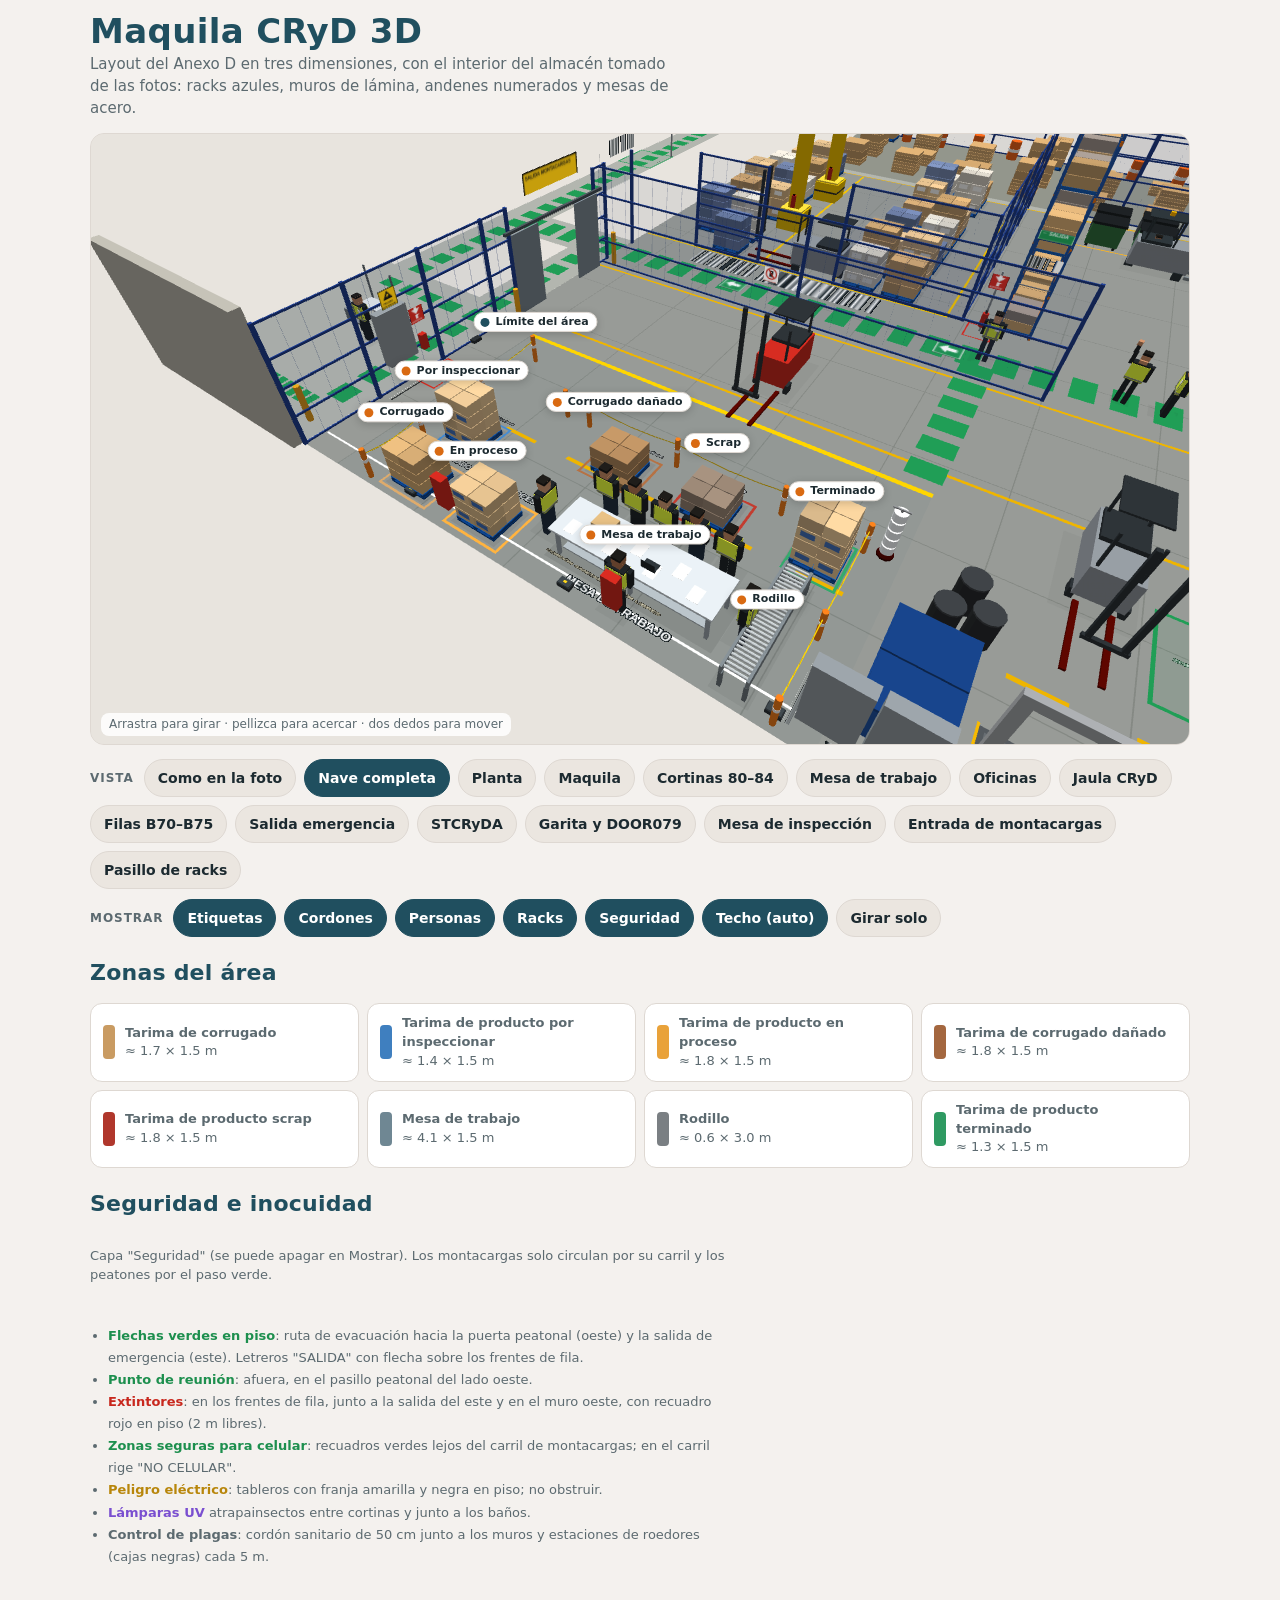
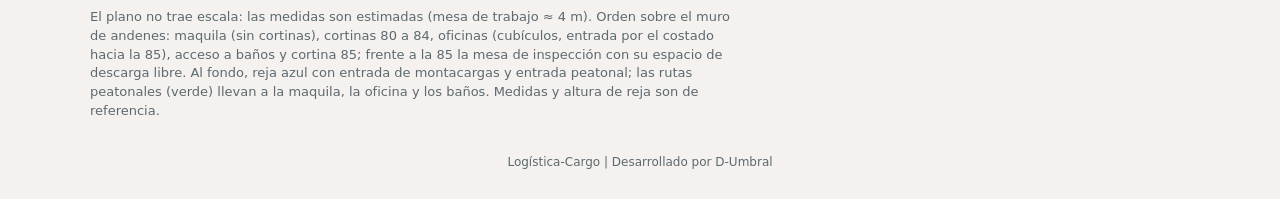
==== commit 6a86223c: "Add files via upload" ====
--- a/layout3d.html
+++ b/layout3d.html
@@ -96,7 +96,9 @@
   <p class="note">El plano no trae escala: las medidas son estimadas (mesa de trabajo ≈ 4 m). Orden sobre el muro de andenes: maquila (sin cortinas), cortinas 80 a 84, oficinas (cubículos, entrada por el costado hacia la 85), acceso a baños y cortina 85; frente a la 85 la mesa de inspección con su espacio de descarga libre. Al fondo, reja azul con entrada de montacargas y entrada peatonal; las rutas peatonales (verde) llevan a la maquila, la oficina y los baños. Medidas y altura de reja son de referencia.</p>
   <footer>Logística-Cargo | Desarrollado por D-Umbral</footer>
 </div>
-<script>(function(){
+<script>var LG=(function(){try{return localStorage.getItem("cryd:lang")||"es"}catch(e){return "es"}})(),D3={"Vista 3D del área de maquila CRyD. Arrastra para girar.": ["3D view of the CRyD Maquila area. Drag to rotate.", "3D-Ansicht des Maquila-Bereichs CRyD. Zum Drehen ziehen.", "Vista 3D da área de Maquila CRyD. Arraste para girar.", "Vue 3D de la zone Maquila CRyD. Faites glisser pour pivoter."], "Cerrar": ["Close", "Schließen", "Fechar", "Fermer"], "Arrastra para girar · pellizca para acercar · dos dedos para mover": ["Drag to rotate · pinch to zoom · two fingers to pan", "Zum Drehen ziehen · zum Zoomen zusammenziehen · mit zwei Fingern verschieben", "Arraste para girar · faça o gesto de pinça para aproximar · dois dedos para mover", "Faites glisser pour pivoter · pincez pour zoomer · deux doigts pour déplacer"], "Vista": ["View", "Ansicht", "Vista", "Vue"], "Mostrar": ["Show", "Anzeigen", "Mostrar", "Afficher"], "Zonas del área": ["Area zones", "Bereichszonen", "Zonas da área", "Zones de la zone"], "Seguridad e inocuidad": ["Safety and hygiene", "Sicherheit und Hygiene", "Segurança e inocuidade", "Sécurité et innocuité"], "Como en la foto": ["As in the photo", "Wie auf dem Foto", "Como na foto", "Comme sur la photo"], "Nave completa": ["Whole warehouse", "Ganze Halle", "Galpão completo", "Entrepôt complet"], "Planta": ["Plan view", "Grundriss", "Planta", "Vue en plan"], "Maquila": ["Maquila", "Maquila", "Maquila", "Maquila"], "Cortinas 80–84": ["Doors 80–84", "Tore 80–84", "Portas 80–84", "Portes 80–84"], "Mesa de trabajo": ["Work table", "Arbeitstisch", "Mesa de trabalho", "Table de travail"], "Oficinas": ["Offices", "Büros", "Escritórios", "Bureaux"], "Jaula CRyD": ["CRyD cage", "CRyD-Käfig", "Gaiola CRyD", "Cage CRyD"], "Filas B70–B75": ["Rows B70–B75", "Reihen B70–B75", "Fileiras B70–B75", "Rangées B70–B75"], "Salida emergencia": ["Emergency exit", "Notausgang", "Saída de emergência", "Sortie de secours"], "Garita y DOOR079": ["Gatehouse and DOOR079", "Pförtnerhaus und DOOR079", "Guarita e DOOR079", "Poste de garde et DOOR079"], "Mesa de inspección": ["Inspection table", "Prüftisch", "Mesa de inspeção", "Table de contrôle"], "Entrada de montacargas": ["Forklift entrance", "Gabelstapler-Einfahrt", "Entrada de empilhadeiras", "Entrée des chariots élévateurs"], "Pasillo de racks": ["Rack aisle", "Regalgang", "Corredor de racks", "Allée de racks"], "<i></i>Límite del área": ["<i></i>Area boundary", "<i></i>Bereichsgrenze", "<i></i>Limite da área", "<i></i>Limite de la zone"], "Ir a proceso Recibo": ["Go to Receiving", "Zum Eingang", "Ir para Recebimento", "Aller à Réception"], "Ir a proceso Surtido": ["Go to Picking", "Zum Picking", "Ir para Separação", "Aller à Préparation"], "Ir a Maquila": ["Go to Maquila", "Zu Maquila", "Ir para Maquila", "Aller à Maquila"], "Ir a pendientes": ["Go to Pending", "Zu Ausstehend", "Ir para Pendentes", "Aller à En attente"], "Ir a historial": ["Go to History", "Zum Verlauf", "Ir para Histórico", "Aller à Historique"], "Etiquetas": ["Labels", "Beschriftungen", "Etiquetas", "Étiquettes"], "Cordones": ["Sanitary lines", "Hygienestreifen", "Cordões", "Cordons"], "Personas": ["People", "Personen", "Pessoas", "Personnes"], "Racks": ["Racks", "Regale", "Racks", "Racks"], "Seguridad": ["Safety", "Sicherheit", "Segurança", "Sécurité"], "Techo": ["Roof", "Dach", "Teto", "Toit"], "Girar solo": ["Auto-rotate", "Automatisch drehen", "Girar sozinho", "Rotation auto"], "Techo (auto)": ["Roof (auto)", "Dach (auto)", "Teto (auto)", "Toit (auto)"], "Corrugado": ["Cardboard", "Karton", "Papelão", "Carton"], "Tarima de corrugado": ["Cardboard pallet", "Kartonpalette", "Palete de papelão", "Palette de carton"], "Junto al muro de andenes, lado izquierdo.": ["Next to the dock wall, left side.", "Neben der Rampenwand, linke Seite.", "Junto à parede das docas, lado esquerdo.", "Près du mur des quais, côté gauche."], "Por inspeccionar": ["To inspect", "Zu prüfen", "A inspecionar", "À contrôler"], "Tarima de producto por inspeccionar": ["Pallet of product to inspect", "Palette mit zu prüfendem Produkt", "Palete de produto a inspecionar", "Palette de produit à contrôler"], "Frente al corrugado, hacia el interior.": ["In front of the cardboard, toward the interior.", "Vor dem Karton, zur Hallenmitte hin.", "Em frente ao papelão, em direção ao interior.", "Devant le carton, vers l'intérieur."], "En proceso": ["In process", "In Bearbeitung", "Em processo", "En cours"], "Tarima de producto en proceso": ["Pallet of product in process", "Palette mit Produkt in Bearbeitung", "Palete de produto em processo", "Palette de produit en cours"], "Junto al muro de andenes, a la izquierda de la mesa.": ["Next to the dock wall, left of the table.", "Neben der Rampenwand, links vom Tisch.", "Junto à parede das docas, à esquerda da mesa.", "Près du mur des quais, à gauche de la table."], "Corrugado dañado": ["Damaged cardboard", "Beschädigter Karton", "Papelão danificado", "Carton endommagé"], "Tarima de corrugado dañado": ["Damaged cardboard pallet", "Palette mit beschädigtem Karton", "Palete de papelão danificado", "Palette de carton endommagé"], "Frente a la mesa, hacia el centro.": ["In front of the table, toward the center.", "Vor dem Tisch, zur Mitte hin.", "Em frente à mesa, em direção ao centro.", "Devant la table, vers le centre."], "Scrap": ["Scrap", "Ausschuss", "Scrap", "Rebut"], "Tarima de producto scrap": ["Scrap product pallet", "Palette mit Ausschussprodukt", "Palete de produto scrap", "Palette de produit rebut"], "Frente a la mesa, a la derecha del corrugado dañado.": ["In front of the table, right of the damaged cardboard.", "Vor dem Tisch, rechts vom beschädigten Karton.", "Em frente à mesa, à direita do papelão danificado.", "Devant la table, à droite du carton endommagé."], "Mesa central larga, paralela al muro de andenes.": ["Long central table, parallel to the dock wall.", "Langer Zentraltisch, parallel zur Rampenwand.", "Mesa central longa, paralela à parede das docas.", "Longue table centrale, parallèle au mur des quais."], "Rodillo": ["Roller conveyor", "Rollenbahn", "Esteira de roletes", "Convoyeur à rouleaux"], "Extremo derecho, perpendicular al muro de andenes.": ["Right end, perpendicular to the dock wall.", "Rechtes Ende, rechtwinklig zur Rampenwand.", "Extremidade direita, perpendicular à parede das docas.", "Extrémité droite, perpendiculaire au mur des quais."], "Terminado": ["Finished", "Fertig", "Terminado", "Terminé"], "Tarima de producto terminado": ["Finished product pallet", "Palette mit Fertigprodukt", "Palete de produto acabado", "Palette de produit fini"], "Al final del rodillo, hacia el interior.": ["At the end of the roller, toward the interior.", "Am Ende der Rollenbahn, zur Hallenmitte hin.", "No final da esteira, em direção ao interior.", "Au bout du convoyeur, vers l'intérieur."]};
+var _L=function(s){var d=D3[s];if(!d||LG==="es")return s;var v=d[{en:0,de:1,pt:2,fr:3}[LG]];return v||s;};
+(function(){
 "use strict";
 /* ===== utilidades ===== */
 const S=0.0105;                              /* metros por punto del plano (estimado) */
@@ -185,14 +187,14 @@
 /* ===== zonas del plano (Anexo D) ===== */
 const P=(xp0,xp1,yp0,yp1)=>({x0:(yp0-520)*S,x1:(yp1-520)*S,z0:(xp0-235)*S,z1:(xp1-235)*S});
 const ZONES=[
- Object.assign({id:"corr",short:"Corrugado",name:"Tarima de corrugado",fl:"CORRUGADO",col:"#c99b62",desc:"Junto al muro de andenes, lado izquierdo."},P(250,390,660,825)),
- Object.assign({id:"insp",short:"Por inspeccionar",name:"Tarima de producto por inspeccionar",fl:"POR INSPECCIONAR",col:"#3f7fbf",desc:"Frente al corrugado, hacia el interior."},P(435,578,660,798)),
- Object.assign({id:"proc",short:"En proceso",name:"Tarima de producto en proceso",fl:"EN PROCESO",col:"#e9a23a",desc:"Junto al muro de andenes, a la izquierda de la mesa."},P(250,392,885,1055)),
- Object.assign({id:"dano",short:"Corrugado dañado",name:"Tarima de corrugado dañado",fl:"CORRUGADO DAÑADO",col:"#a4673f",desc:"Frente a la mesa, hacia el centro."},P(555,695,1038,1205)),
- Object.assign({id:"scrap",short:"Scrap",name:"Tarima de producto scrap",fl:"SCRAP",col:"#b0372c",desc:"Frente a la mesa, a la derecha del corrugado dañado."},P(560,700,1293,1465)),
- Object.assign({id:"mesa",short:"Mesa de trabajo",name:"Mesa de trabajo",fl:"MESA DE TRABAJO",col:"#6f8793",desc:"Mesa central larga, paralela al muro de andenes."},P(320,465,1155,1550)),
- Object.assign({id:"rod",short:"Rodillo",name:"Rodillo",fl:"RODILLO",col:"#7a7f83",desc:"Extremo derecho, perpendicular al muro de andenes."},P(255,545,1595,1650)),
- Object.assign({id:"term",short:"Terminado",name:"Tarima de producto terminado",fl:"PRODUCTO TERMINADO",col:"#2f9a62",desc:"Al final del rodillo, hacia el interior."},{x0:11.15,x1:12.45,z0:3.5,z1:5.0})
+ Object.assign({id:"corr",short:_L("Corrugado"),name:_L("Tarima de corrugado"),fl:"CORRUGADO",col:"#c99b62",desc:_L("Junto al muro de andenes, lado izquierdo.")},P(250,390,660,825)),
+ Object.assign({id:"insp",short:_L("Por inspeccionar"),name:_L("Tarima de producto por inspeccionar"),fl:"POR INSPECCIONAR",col:"#3f7fbf",desc:_L("Frente al corrugado, hacia el interior.")},P(435,578,660,798)),
+ Object.assign({id:"proc",short:_L("En proceso"),name:_L("Tarima de producto en proceso"),fl:"EN PROCESO",col:"#e9a23a",desc:_L("Junto al muro de andenes, a la izquierda de la mesa.")},P(250,392,885,1055)),
+ Object.assign({id:"dano",short:_L("Corrugado dañado"),name:_L("Tarima de corrugado dañado"),fl:"CORRUGADO DAÑADO",col:"#a4673f",desc:_L("Frente a la mesa, hacia el centro.")},P(555,695,1038,1205)),
+ Object.assign({id:"scrap",short:_L("Scrap"),name:_L("Tarima de producto scrap"),fl:"SCRAP",col:"#b0372c",desc:_L("Frente a la mesa, a la derecha del corrugado dañado.")},P(560,700,1293,1465)),
+ Object.assign({id:"mesa",short:_L("Mesa de trabajo"),name:_L("Mesa de trabajo"),fl:"MESA DE TRABAJO",col:"#6f8793",desc:_L("Mesa central larga, paralela al muro de andenes.")},P(320,465,1155,1550)),
+ Object.assign({id:"rod",short:_L("Rodillo"),name:_L("Rodillo"),fl:"RODILLO",col:"#7a7f83",desc:_L("Extremo derecho, perpendicular al muro de andenes.")},P(255,545,1595,1650)),
+ Object.assign({id:"term",short:_L("Terminado"),name:_L("Tarima de producto terminado"),fl:"PRODUCTO TERMINADO",col:"#2f9a62",desc:_L("Al final del rodillo, hacia el interior.")},{x0:11.15,x1:12.45,z0:3.5,z1:5.0})
 ];
 const byId=Object.fromEntries(ZONES.map(z=>[z.id,z]));
 ZONES.forEach(z=>{z.cx=(z.x0+z.x1)/2;z.cz=(z.z0+z.z1)/2;z.w=z.x1-z.x0;z.d=z.z1-z.z0;});
@@ -656,21 +658,21 @@
 const wide=g=>{const o=Object.assign({},g);if(o.dist>12&&cv.clientWidth/cv.clientHeight>1.3)o.dist*=.68;return o;};
 function setGoal(g,ms){g=wide(g);anim={from:Object.assign({},cam),to:Object.assign({},cam,g),t0:performance.now(),ms:ms||800};}
 const VIEWS=[
- {id:"foto",name:"Como en la foto",g:{tx:12,ty:1.6,td:3.2,yaw:Math.PI/2,pit:.1,dist:17}},
- {id:"nave",name:"Nave completa",g:{tx:28,ty:.8,td:13,yaw:.55,pit:.62,dist:90}},
- {id:"aerea",name:"Planta",g:{tx:27,ty:0,td:15,yaw:0,pit:1.5,dist:100}},
- {id:"iso",name:"Maquila",g:{tx:6.6,ty:.8,td:4.6,yaw:.6,pit:.72,dist:24}},
- {id:"anden",name:"Cortinas 80–84",g:{tx:26,ty:1.3,td:3.0,yaw:Math.PI,pit:.16,dist:10}},
- {id:"mesa",name:"Mesa de trabajo",g:{tx:8.7,ty:.9,td:1.7,yaw:Math.PI-.55,pit:.5,dist:6.6}},
- {id:"ofi",name:"Oficinas",g:{tx:44,ty:1,td:5,yaw:Math.PI-.6,pit:.5,dist:15}},
- {id:"jaula",name:"Jaula CRyD",g:{tx:31,ty:.8,td:34,yaw:Math.PI+.35,pit:.55,dist:34}},
- {id:"fil70",name:"Filas B70–B75",g:{tx:12,ty:1.5,td:20,yaw:.5,pit:.5,dist:24}},
- {id:"sal",name:"Salida emergencia",g:{tx:55,ty:1.2,td:22,yaw:-Math.PI/2+.5,pit:.95,dist:14}},
+ {id:"foto",name:_L("Como en la foto"),g:{tx:12,ty:1.6,td:3.2,yaw:Math.PI/2,pit:.1,dist:17}},
+ {id:"nave",name:_L("Nave completa"),g:{tx:28,ty:.8,td:13,yaw:.55,pit:.62,dist:90}},
+ {id:"aerea",name:_L("Planta"),g:{tx:27,ty:0,td:15,yaw:0,pit:1.5,dist:100}},
+ {id:"iso",name:_L("Maquila"),g:{tx:6.6,ty:.8,td:4.6,yaw:.6,pit:.72,dist:24}},
+ {id:"anden",name:_L("Cortinas 80–84"),g:{tx:26,ty:1.3,td:3.0,yaw:Math.PI,pit:.16,dist:10}},
+ {id:"mesa",name:_L("Mesa de trabajo"),g:{tx:8.7,ty:.9,td:1.7,yaw:Math.PI-.55,pit:.5,dist:6.6}},
+ {id:"ofi",name:_L("Oficinas"),g:{tx:44,ty:1,td:5,yaw:Math.PI-.6,pit:.5,dist:15}},
+ {id:"jaula",name:_L("Jaula CRyD"),g:{tx:31,ty:.8,td:34,yaw:Math.PI+.35,pit:.55,dist:34}},
+ {id:"fil70",name:_L("Filas B70–B75"),g:{tx:12,ty:1.5,td:20,yaw:.5,pit:.5,dist:24}},
+ {id:"sal",name:_L("Salida emergencia"),g:{tx:55,ty:1.2,td:22,yaw:-Math.PI/2+.5,pit:.95,dist:14}},
  {id:"stc",name:"STCRyDA",g:{tx:5,ty:.8,td:23,yaw:.3,pit:.7,dist:22}},
- {id:"gar",name:"Garita y DOOR079",g:{tx:-5,ty:1,td:5,yaw:-.5,pit:.5,dist:14}},
- {id:"insp",name:"Mesa de inspección",g:{tx:51.5,ty:.9,td:10,yaw:Math.PI-.5,pit:.45,dist:12}},
- {id:"reja",name:"Entrada de montacargas",g:{tx:0,ty:1.6,td:12,yaw:Math.PI/2,pit:.12,dist:20}},
- {id:"pasillo",name:"Pasillo de racks",g:{tx:7.7,ty:1.9,td:21,yaw:0,pit:.07,dist:11}}
+ {id:"gar",name:_L("Garita y DOOR079"),g:{tx:-5,ty:1,td:5,yaw:-.5,pit:.5,dist:14}},
+ {id:"insp",name:_L("Mesa de inspección"),g:{tx:51.5,ty:.9,td:10,yaw:Math.PI-.5,pit:.45,dist:12}},
+ {id:"reja",name:_L("Entrada de montacargas"),g:{tx:0,ty:1.6,td:12,yaw:Math.PI/2,pit:.12,dist:20}},
+ {id:"pasillo",name:_L("Pasillo de racks"),g:{tx:7.7,ty:1.9,td:21,yaw:0,pit:.07,dist:11}}
 ];
 const mul=(a,b)=>{const o=new Float32Array(16);for(let i=0;i<4;i++)for(let j=0;j<4;j++){let s=0;for(let k=0;k<4;k++)s+=a[k*4+j]*b[i*4+k];o[i*4+j]=s;}return o;};
 function persp(fy,as,n,f){const t=1/Math.tan(fy/2),o=new Float32Array(16);o[0]=t/as;o[5]=t;o[10]=(f+n)/(n-f);o[11]=-1;o[14]=2*f*n/(n-f);return o;}
@@ -684,8 +686,8 @@
 const stage=document.getElementById("stage"),pillsEl=document.getElementById("pills"),info=document.getElementById("info");
 let active=null;
 const pills=ZONES.map(z=>{const b=document.createElement("button");b.type="button";b.className="pill";b.innerHTML="<i></i>"+z.short;b.addEventListener("click",()=>focusZone(z.id));pillsEl.appendChild(b);return b;});
-const lim=document.createElement("button");lim.type="button";lim.className="pill mut";lim.innerHTML="<i></i>Límite del área";pillsEl.appendChild(lim);
-const PINS=[["rcv","Ir a proceso Recibo","#2f7fd1",26,6.0,52],["sur","Ir a proceso Surtido","#2e9e5b",41.7,21,16],["insp","Ir a Maquila","#1f9aa8",7.5,4.6,16],["pend","Ir a pendientes","#d9971a",41.2,6.2,30],["hist","Ir a historial","#8a5cc2",44.8,4.6,52]].map(a=>{const b=document.createElement("button");b.type="button";b.className="pin";b.style.setProperty("--c",a[2]);b.setAttribute("aria-label",a[1]);b.innerHTML='<span class="pl"></span><span class="fl">⚑ '+a[1]+'</span>';b.addEventListener("click",ev=>{ev.stopPropagation();try{parent.postMessage({l3dgo:a[0]},location.origin);}catch(e){}});pillsEl.appendChild(b);b.style.setProperty("--h",(a[5]||16)+"px");return {b:b,x:a[3],z:a[4],k:a[0]};});
+const lim=document.createElement("button");lim.type="button";lim.className="pill mut";lim.innerHTML=_L("<i></i>Límite del área");pillsEl.appendChild(lim);
+const PINS=[["rcv",_L("Ir a proceso Recibo"),"#2f7fd1",26,6.0,52],["sur",_L("Ir a proceso Surtido"),"#2e9e5b",41.7,21,16],["insp",_L("Ir a Maquila"),"#1f9aa8",7.5,4.6,16],["pend",_L("Ir a pendientes"),"#d9971a",41.2,6.2,30],["hist",_L("Ir a historial"),"#8a5cc2",44.8,4.6,52]].map(a=>{const b=document.createElement("button");b.type="button";b.className="pin";b.style.setProperty("--c",a[2]);b.setAttribute("aria-label",a[1]);b.innerHTML='<span class="pl"></span><span class="fl">⚑ '+a[1]+'</span>';b.addEventListener("click",ev=>{ev.stopPropagation();try{parent.postMessage({l3dgo:a[0]},location.origin);}catch(e){}});pillsEl.appendChild(b);b.style.setProperty("--h",(a[5]||16)+"px");return {b:b,x:a[3],z:a[4],k:a[0]};});
 function focusZone(id){const z=byId[id];active=id;info.hidden=false;document.getElementById("in-t").textContent=z.name;
   document.getElementById("in-d").textContent="≈ "+z.w.toFixed(1)+" × "+z.d.toFixed(1)+" m · "+z.desc;
   setGoal({tx:z.cx,ty:.6,td:z.cz,yaw:Math.PI-.5,pit:.62,dist:z.id==="mesa"?7:5.5},750);syncPills();window.scrollTo({top:Math.max(0,stage.getBoundingClientRect().top+scrollY-8),behavior:"smooth"});}
@@ -694,10 +696,10 @@
 const viewsEl=document.getElementById("views");
 VIEWS.forEach((v,i)=>{const b=document.createElement("button");b.type="button";b.className="chip";b.textContent=v.name;b.setAttribute("aria-pressed",i===1?"true":"false");b.onclick=()=>{[...viewsEl.querySelectorAll(".chip")].forEach(x=>x.setAttribute("aria-pressed","false"));b.setAttribute("aria-pressed","true");active=null;info.hidden=true;syncPills();setGoal(v.g,900);};viewsEl.appendChild(b);});
 const togEl=document.getElementById("toggles");
-[["labels","Etiquetas"],["cordons","Cordones"],["people","Personas"],["racks","Racks"],["safe","Seguridad"],["roof","Techo"],["spin","Girar solo"]].forEach(([k,n])=>{const b=document.createElement("button");b.type="button";b.className="chip";b.textContent=n;
+[["labels",_L("Etiquetas")],["cordons",_L("Cordones")],["people",_L("Personas")],["racks",_L("Racks")],["safe",_L("Seguridad")],["roof",_L("Techo")],["spin",_L("Girar solo")]].forEach(([k,n])=>{const b=document.createElement("button");b.type="button";b.className="chip";b.textContent=n;
   const on=()=>k==="roof"?st.roof!==false:st[k];b.setAttribute("aria-pressed",on()?"true":"false");
-  b.onclick=()=>{if(k==="roof")st.roof=st.roof==="auto"?false:st.roof===false?true:"auto";else st[k]=!st[k];if(k==="roof"){b.textContent=st.roof==="auto"?"Techo (auto)":st.roof?"Techo":"Techo";b.setAttribute("aria-pressed",st.roof===false?"false":"true");}else b.setAttribute("aria-pressed",st[k]?"true":"false");};
-  if(k==="roof")b.textContent="Techo (auto)";togEl.appendChild(b);});
+  b.onclick=()=>{if(k==="roof")st.roof=st.roof==="auto"?false:st.roof===false?true:"auto";else st[k]=!st[k];if(k==="roof"){b.textContent=st.roof==="auto"?_L("Techo (auto)"):st.roof?_L("Techo"):_L("Techo");b.setAttribute("aria-pressed",st.roof===false?"false":"true");}else b.setAttribute("aria-pressed",st[k]?"true":"false");};
+  if(k==="roof")b.textContent=_L("Techo (auto)");togEl.appendChild(b);});
 const zl=document.getElementById("zones");
 ZONES.forEach(z=>{const b=document.createElement("button");b.type="button";b.className="zrow";b.innerHTML='<span class="sw" style="background:'+z.col+'"></span><span><b>'+z.name+'</b><span>≈ '+z.w.toFixed(1)+' × '+z.d.toFixed(1)+' m</span></span>';b.onclick=()=>focusZone(z.id);zl.appendChild(b);});
 /* entrada táctil */
@@ -743,6 +745,12 @@
 window.__cam=cam;window.__setView=g=>Object.assign(cam,g);window.__focus=focusZone;
 if(SPL){st.labels=false;st.spin=true;Object.assign(cam,{tx:27,ty:.6,td:12,yaw:.5,pit:.55,dist:(innerWidth<innerHeight?92:70)});}
 if(EMB){const post=()=>{try{parent.postMessage({l3dh:Math.ceil(document.documentElement.scrollHeight)},location.origin);}catch(e){}};addEventListener("load",post);addEventListener("resize",post);setTimeout(post,300);setTimeout(post,1200);}
+(function(){if(LG==="es")return;document.documentElement.lang=LG;var q=function(s){return document.querySelector(s);};
+var a=q("#gl");if(a)a.setAttribute("aria-label",_L("Vista 3D del área de maquila CRyD. Arrastra para girar."));
+var x=q("#infox");if(x)x.setAttribute("aria-label",_L("Cerrar"));
+var hi=q("#hint");if(hi)hi.textContent=_L("Arrastra para girar · pellizca para acercar · dos dedos para mover");
+var v=q("#views .lab");if(v)v.textContent=_L("Vista");var t=q("#toggles .lab");if(t)t.textContent=_L("Mostrar");
+document.querySelectorAll("h2").forEach(function(e){e.textContent=_L(e.textContent.trim());});})();
 requestAnimationFrame(frame);
 })();
 </script>
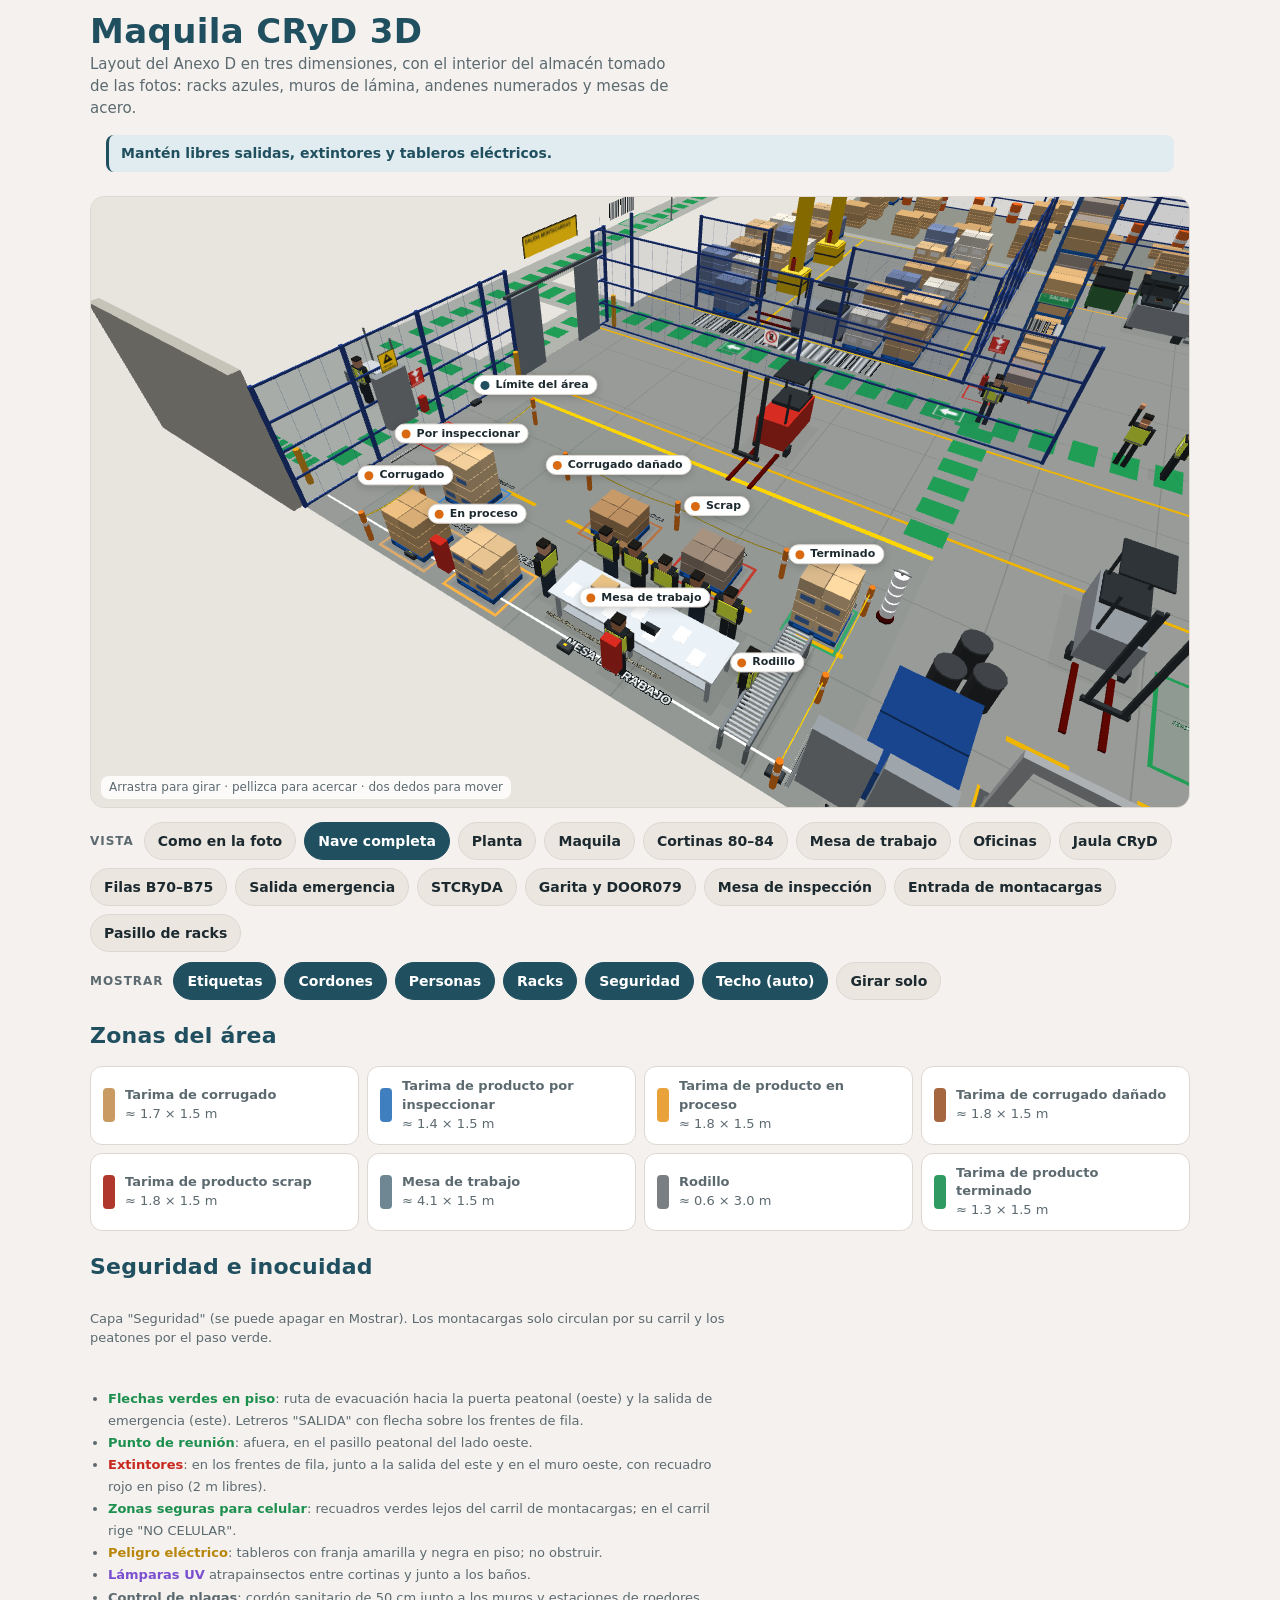
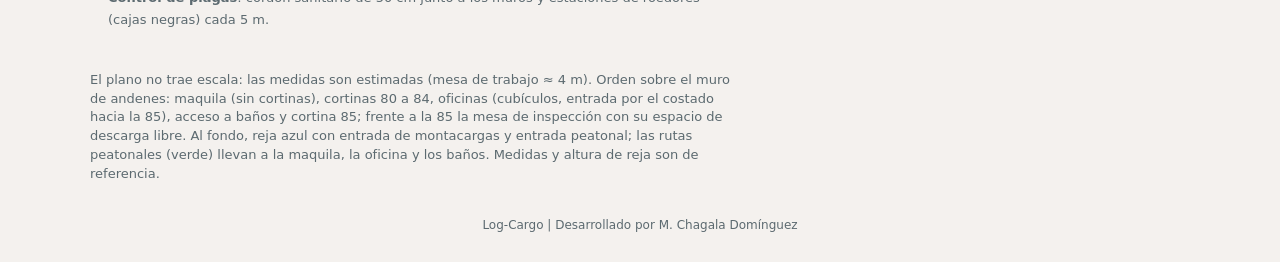
==== commit 97f9d564: "Add files via upload" ====
--- a/layout3d.html
+++ b/layout3d.html
@@ -57,6 +57,8 @@
 body.sp header,body.sp .ctl,body.sp h2,body.sp .zones,body.sp .note,body.sp footer,body.sp .hint,body.sp #pills,body.sp .info{display:none!important}
 body.sp .stage{height:100vh;height:100dvh;border:0;border-radius:0}
 </style>
+<style>.safeq{margin:2px 16px 10px;padding:9px 12px;border-left:3px solid var(--ac,#204f5f);background:var(--acs,#e0ecef);border-radius:8px;font-size:14px;font-weight:600;color:var(--ac,#204f5f);line-height:1.35;transition:opacity .3s}body.sp .safeq{display:none}</style>
+<script src="frases.js"></script>
 </head><body>
 <script>(function(){var H=location.hash||"",c=document.documentElement;
 if(/splash/.test(H))document.body.className="sp";else if(/emb/.test(H))document.body.className="emb";
@@ -67,6 +69,7 @@
     <p>Layout del Anexo D en tres dimensiones, con el interior del almacén tomado de las fotos: racks azules, muros de lámina, andenes numerados y mesas de acero.</p>
   </header>
 
+  <p class="safeq" id="safeq" aria-live="polite"></p>
   <div class="stage" id="stage">
     <canvas id="gl" aria-label="Vista 3D del área de maquila CRyD. Arrastra para girar."></canvas>
     <div id="pills"></div>
@@ -94,7 +97,7 @@
     <li><b>Control de plagas</b>: cordón sanitario de 50 cm junto a los muros y estaciones de roedores (cajas negras) cada 5 m.</li>
   </ul>
   <p class="note">El plano no trae escala: las medidas son estimadas (mesa de trabajo ≈ 4 m). Orden sobre el muro de andenes: maquila (sin cortinas), cortinas 80 a 84, oficinas (cubículos, entrada por el costado hacia la 85), acceso a baños y cortina 85; frente a la 85 la mesa de inspección con su espacio de descarga libre. Al fondo, reja azul con entrada de montacargas y entrada peatonal; las rutas peatonales (verde) llevan a la maquila, la oficina y los baños. Medidas y altura de reja son de referencia.</p>
-  <footer>Logística-Cargo | Desarrollado por D-Umbral</footer>
+  <footer>Log-Cargo | Desarrollado por M. Chagala Domínguez</footer>
 </div>
 <script>var LG=(function(){try{return localStorage.getItem("cryd:lang")||"es"}catch(e){return "es"}})(),D3={"Vista 3D del área de maquila CRyD. Arrastra para girar.": ["3D view of the CRyD Maquila area. Drag to rotate.", "3D-Ansicht des Maquila-Bereichs CRyD. Zum Drehen ziehen.", "Vista 3D da área de Maquila CRyD. Arraste para girar.", "Vue 3D de la zone Maquila CRyD. Faites glisser pour pivoter."], "Cerrar": ["Close", "Schließen", "Fechar", "Fermer"], "Arrastra para girar · pellizca para acercar · dos dedos para mover": ["Drag to rotate · pinch to zoom · two fingers to pan", "Zum Drehen ziehen · zum Zoomen zusammenziehen · mit zwei Fingern verschieben", "Arraste para girar · faça o gesto de pinça para aproximar · dois dedos para mover", "Faites glisser pour pivoter · pincez pour zoomer · deux doigts pour déplacer"], "Vista": ["View", "Ansicht", "Vista", "Vue"], "Mostrar": ["Show", "Anzeigen", "Mostrar", "Afficher"], "Zonas del área": ["Area zones", "Bereichszonen", "Zonas da área", "Zones de la zone"], "Seguridad e inocuidad": ["Safety and hygiene", "Sicherheit und Hygiene", "Segurança e inocuidade", "Sécurité et innocuité"], "Como en la foto": ["As in the photo", "Wie auf dem Foto", "Como na foto", "Comme sur la photo"], "Nave completa": ["Whole warehouse", "Ganze Halle", "Galpão completo", "Entrepôt complet"], "Planta": ["Plan view", "Grundriss", "Planta", "Vue en plan"], "Maquila": ["Maquila", "Maquila", "Maquila", "Maquila"], "Cortinas 80–84": ["Doors 80–84", "Tore 80–84", "Portas 80–84", "Portes 80–84"], "Mesa de trabajo": ["Work table", "Arbeitstisch", "Mesa de trabalho", "Table de travail"], "Oficinas": ["Offices", "Büros", "Escritórios", "Bureaux"], "Jaula CRyD": ["CRyD cage", "CRyD-Käfig", "Gaiola CRyD", "Cage CRyD"], "Filas B70–B75": ["Rows B70–B75", "Reihen B70–B75", "Fileiras B70–B75", "Rangées B70–B75"], "Salida emergencia": ["Emergency exit", "Notausgang", "Saída de emergência", "Sortie de secours"], "Garita y DOOR079": ["Gatehouse and DOOR079", "Pförtnerhaus und DOOR079", "Guarita e DOOR079", "Poste de garde et DOOR079"], "Mesa de inspección": ["Inspection table", "Prüftisch", "Mesa de inspeção", "Table de contrôle"], "Entrada de montacargas": ["Forklift entrance", "Gabelstapler-Einfahrt", "Entrada de empilhadeiras", "Entrée des chariots élévateurs"], "Pasillo de racks": ["Rack aisle", "Regalgang", "Corredor de racks", "Allée de racks"], "<i></i>Límite del área": ["<i></i>Area boundary", "<i></i>Bereichsgrenze", "<i></i>Limite da área", "<i></i>Limite de la zone"], "Ir a proceso Recibo": ["Go to Receiving", "Zum Eingang", "Ir para Recebimento", "Aller à Réception"], "Ir a proceso Surtido": ["Go to Picking", "Zum Picking", "Ir para Separação", "Aller à Préparation"], "Ir a Maquila": ["Go to Maquila", "Zu Maquila", "Ir para Maquila", "Aller à Maquila"], "Ir a pendientes": ["Go to Pending", "Zu Ausstehend", "Ir para Pendentes", "Aller à En attente"], "Ir a historial": ["Go to History", "Zum Verlauf", "Ir para Histórico", "Aller à Historique"], "Etiquetas": ["Labels", "Beschriftungen", "Etiquetas", "Étiquettes"], "Cordones": ["Sanitary lines", "Hygienestreifen", "Cordões", "Cordons"], "Personas": ["People", "Personen", "Pessoas", "Personnes"], "Racks": ["Racks", "Regale", "Racks", "Racks"], "Seguridad": ["Safety", "Sicherheit", "Segurança", "Sécurité"], "Techo": ["Roof", "Dach", "Teto", "Toit"], "Girar solo": ["Auto-rotate", "Automatisch drehen", "Girar sozinho", "Rotation auto"], "Techo (auto)": ["Roof (auto)", "Dach (auto)", "Teto (auto)", "Toit (auto)"], "Corrugado": ["Cardboard", "Karton", "Papelão", "Carton"], "Tarima de corrugado": ["Cardboard pallet", "Kartonpalette", "Palete de papelão", "Palette de carton"], "Junto al muro de andenes, lado izquierdo.": ["Next to the dock wall, left side.", "Neben der Rampenwand, linke Seite.", "Junto à parede das docas, lado esquerdo.", "Près du mur des quais, côté gauche."], "Por inspeccionar": ["To inspect", "Zu prüfen", "A inspecionar", "À contrôler"], "Tarima de producto por inspeccionar": ["Pallet of product to inspect", "Palette mit zu prüfendem Produkt", "Palete de produto a inspecionar", "Palette de produit à contrôler"], "Frente al corrugado, hacia el interior.": ["In front of the cardboard, toward the interior.", "Vor dem Karton, zur Hallenmitte hin.", "Em frente ao papelão, em direção ao interior.", "Devant le carton, vers l'intérieur."], "En proceso": ["In process", "In Bearbeitung", "Em processo", "En cours"], "Tarima de producto en proceso": ["Pallet of product in process", "Palette mit Produkt in Bearbeitung", "Palete de produto em processo", "Palette de produit en cours"], "Junto al muro de andenes, a la izquierda de la mesa.": ["Next to the dock wall, left of the table.", "Neben der Rampenwand, links vom Tisch.", "Junto à parede das docas, à esquerda da mesa.", "Près du mur des quais, à gauche de la table."], "Corrugado dañado": ["Damaged cardboard", "Beschädigter Karton", "Papelão danificado", "Carton endommagé"], "Tarima de corrugado dañado": ["Damaged cardboard pallet", "Palette mit beschädigtem Karton", "Palete de papelão danificado", "Palette de carton endommagé"], "Frente a la mesa, hacia el centro.": ["In front of the table, toward the center.", "Vor dem Tisch, zur Mitte hin.", "Em frente à mesa, em direção ao centro.", "Devant la table, vers le centre."], "Scrap": ["Scrap", "Ausschuss", "Scrap", "Rebut"], "Tarima de producto scrap": ["Scrap product pallet", "Palette mit Ausschussprodukt", "Palete de produto scrap", "Palette de produit rebut"], "Frente a la mesa, a la derecha del corrugado dañado.": ["In front of the table, right of the damaged cardboard.", "Vor dem Tisch, rechts vom beschädigten Karton.", "Em frente à mesa, à direita do papelão danificado.", "Devant la table, à droite du carton endommagé."], "Mesa central larga, paralela al muro de andenes.": ["Long central table, parallel to the dock wall.", "Langer Zentraltisch, parallel zur Rampenwand.", "Mesa central longa, paralela à parede das docas.", "Longue table centrale, parallèle au mur des quais."], "Rodillo": ["Roller conveyor", "Rollenbahn", "Esteira de roletes", "Convoyeur à rouleaux"], "Extremo derecho, perpendicular al muro de andenes.": ["Right end, perpendicular to the dock wall.", "Rechtes Ende, rechtwinklig zur Rampenwand.", "Extremidade direita, perpendicular à parede das docas.", "Extrémité droite, perpendiculaire au mur des quais."], "Terminado": ["Finished", "Fertig", "Terminado", "Terminé"], "Tarima de producto terminado": ["Finished product pallet", "Palette mit Fertigprodukt", "Palete de produto acabado", "Palette de produit fini"], "Al final del rodillo, hacia el interior.": ["At the end of the roller, toward the interior.", "Am Ende der Rollenbahn, zur Hallenmitte hin.", "No final da esteira, em direção ao interior.", "Au bout du convoyeur, vers l'intérieur."]};
 var _L=function(s){var d=D3[s];if(!d||LG==="es")return s;var v=d[{en:0,de:1,pt:2,fr:3}[LG]];return v||s;};
@@ -754,4 +757,7 @@
 requestAnimationFrame(frame);
 })();
 </script>
+<script>(function(){var q=document.getElementById("safeq");if(!q||typeof safeQ!=="function")return;var L="es";try{L=localStorage.getItem("cryd:lang")||L}catch(e){}
+var set=function(){q.style.opacity=0;setTimeout(function(){q.textContent=safeQ(L,"w");q.style.opacity=1;},180);};q.textContent=safeQ(L,"w");
+document.addEventListener("click",function(e){if(e.target.closest&&e.target.closest(".chip,.pill"))set();});})();</script>
 </body></html>
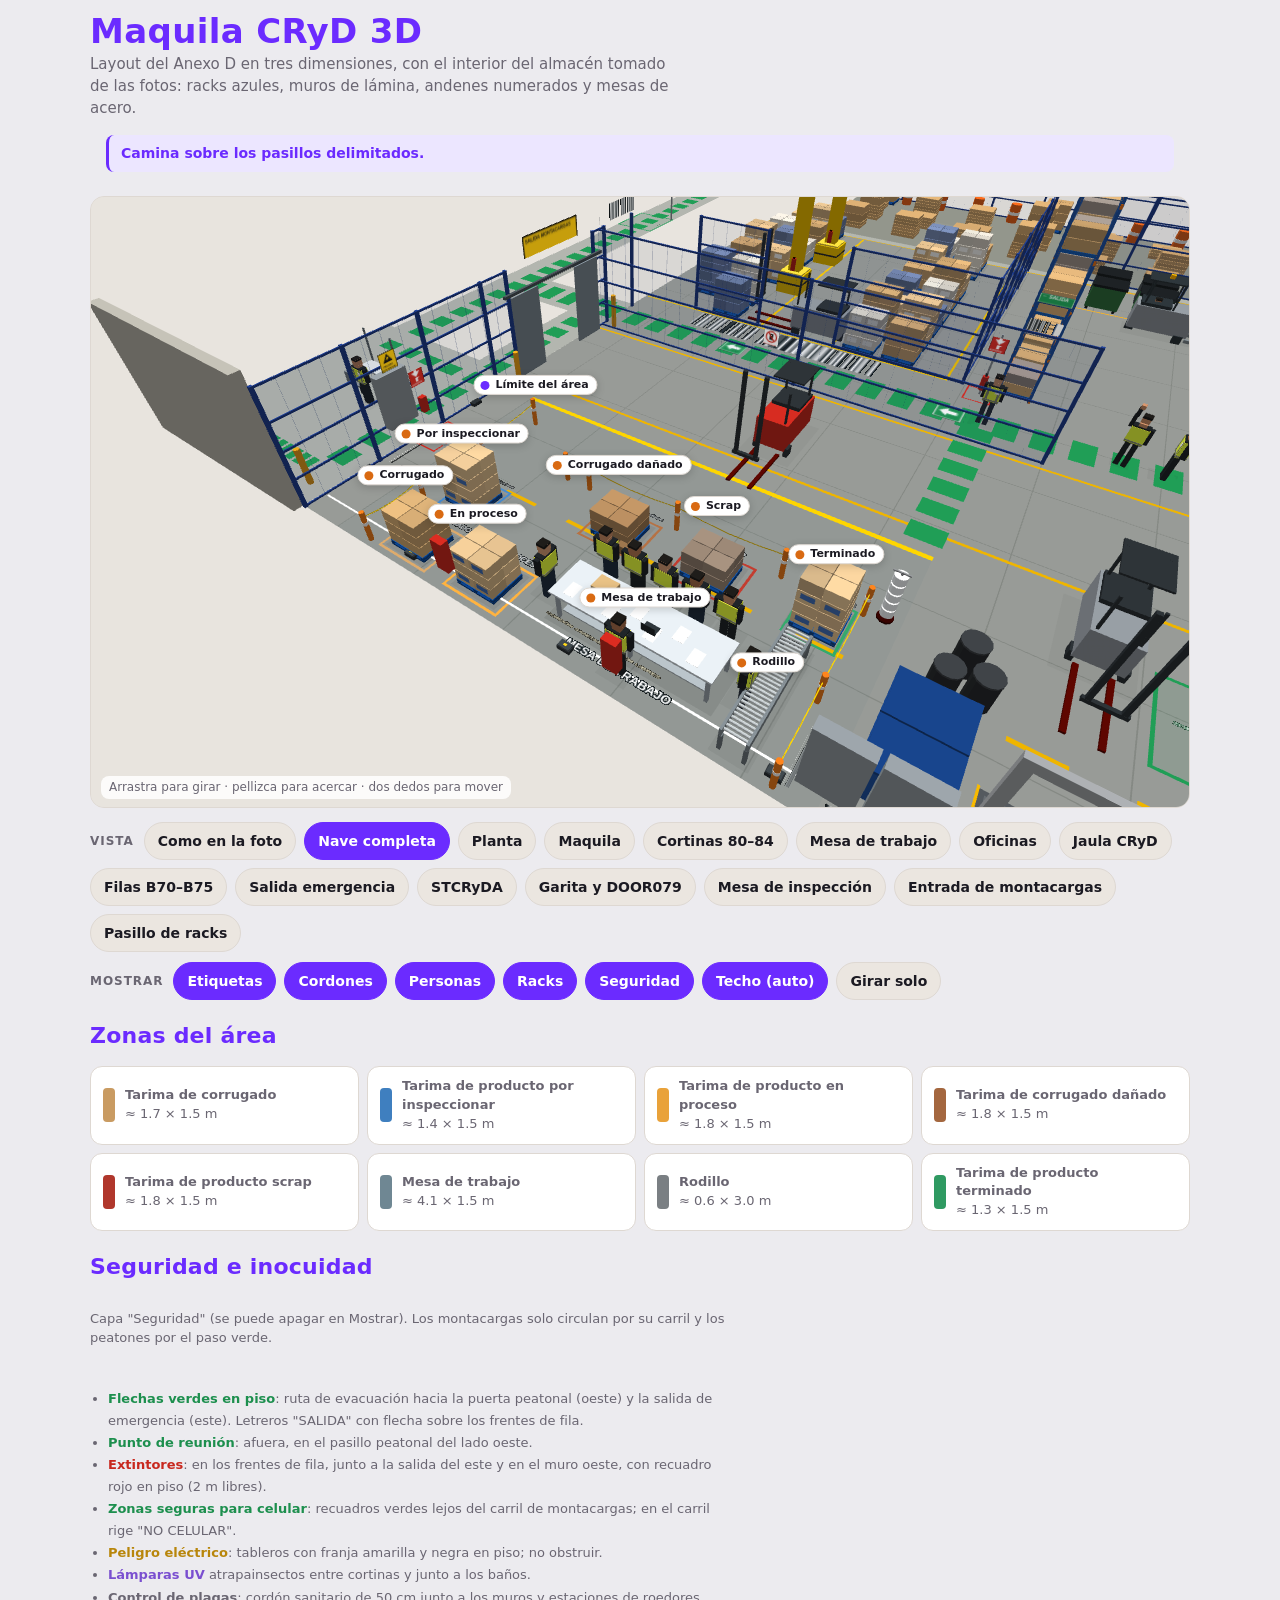
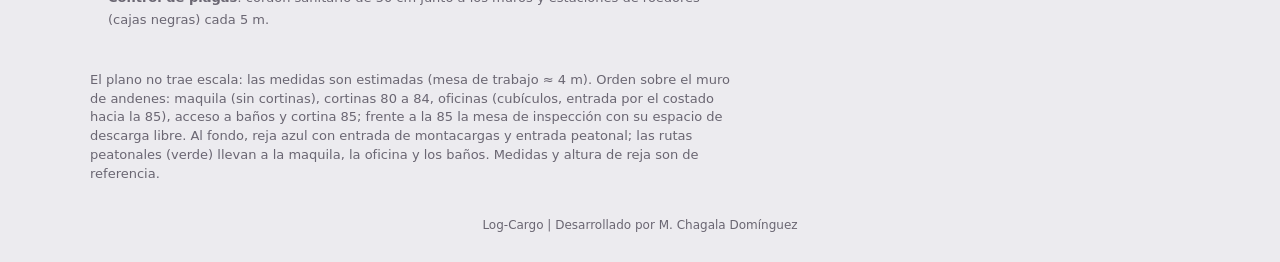
==== commit 0a25046f: "Add files via upload" ====
--- a/layout3d.html
+++ b/layout3d.html
@@ -3,11 +3,11 @@
 <style>
 :root{
   /* Layout: cabecera compacta, escena 3D a todo el ancho, controles y lista de zonas debajo. */
-  --bg:#f4f1ee;--card:#ffffff;--tx:#1c2a30;--mu:#5c6a70;--ac:#204f5f;--ac2:#7c3f2a;--or:#d96a12;--bd:#ded8d2;--scene:#e8e4de;--chip:#ebe6e0;--chipon:#204f5f;--chiptx:#ffffff;
+  --bg:#ecebef;--card:#ffffff;--tx:#1b1a22;--mu:#6a6672;--ac:#6b2bff;--ac2:#6e6562;--or:#d96a12;--bd:#ded8d2;--scene:#e8e4de;--chip:#ebe6e0;--chipon:#6b2bff;--chiptx:#ffffff;
   --fd:"Barlow Condensed","Arial Narrow",system-ui,sans-serif;--fb:"Barlow",system-ui,-apple-system,"Segoe UI",sans-serif;
 }
-@media (prefers-color-scheme:dark){:root:not([data-theme="light"]){--bg:#0e1619;--card:#162226;--tx:#e6eef0;--mu:#9db0b6;--ac:#7cc3d6;--ac2:#d49478;--or:#f09a4a;--bd:#27373c;--scene:#101b1f;--chip:#1f2f34;--chipon:#7cc3d6;--chiptx:#0e1619;color-scheme:dark}}
-:root[data-theme="dark"]{--bg:#0e1619;--card:#162226;--tx:#e6eef0;--mu:#9db0b6;--ac:#7cc3d6;--ac2:#d49478;--or:#f09a4a;--bd:#27373c;--scene:#101b1f;--chip:#1f2f34;--chipon:#7cc3d6;--chiptx:#0e1619;color-scheme:dark}
+@media (prefers-color-scheme:dark){:root:not([data-theme="light"]){--bg:#121016;--card:#1b1822;--tx:#ece9f2;--mu:#a39fae;--ac:#a98bff;--ac2:#bdb3ad;--or:#f09a4a;--bd:#27373c;--scene:#101b1f;--chip:#1f2f34;--chipon:#a98bff;--chiptx:#121016;color-scheme:dark}}
+:root[data-theme="dark"]{--bg:#121016;--card:#1b1822;--tx:#ece9f2;--mu:#a39fae;--ac:#a98bff;--ac2:#bdb3ad;--or:#f09a4a;--bd:#27373c;--scene:#101b1f;--chip:#1f2f34;--chipon:#a98bff;--chiptx:#121016;color-scheme:dark}
 *{box-sizing:border-box}
 body{margin:0;background:var(--bg);color:var(--tx);font-family:var(--fb);font-size:15px;line-height:1.45;padding-left:max(16px,env(safe-area-inset-left,0px));padding-right:max(16px,env(safe-area-inset-right,0px));padding-block:14px 28px}
 .wrap{max-width:1100px;margin:0 auto;display:flex;flex-direction:column;gap:14px}
@@ -57,7 +57,7 @@
 body.sp header,body.sp .ctl,body.sp h2,body.sp .zones,body.sp .note,body.sp footer,body.sp .hint,body.sp #pills,body.sp .info{display:none!important}
 body.sp .stage{height:100vh;height:100dvh;border:0;border-radius:0}
 </style>
-<style>.safeq{margin:2px 16px 10px;padding:9px 12px;border-left:3px solid var(--ac,#204f5f);background:var(--acs,#e0ecef);border-radius:8px;font-size:14px;font-weight:600;color:var(--ac,#204f5f);line-height:1.35;transition:opacity .3s}body.sp .safeq{display:none}</style>
+<style>.safeq{margin:2px 16px 10px;padding:9px 12px;border-left:3px solid var(--ac,#6b2bff);background:var(--acs,#ece6ff);border-radius:8px;font-size:14px;font-weight:600;color:var(--ac,#6b2bff);line-height:1.35;transition:opacity .3s}body.sp .safeq{display:none}</style>
 <script src="frases.js"></script>
 </head><body>
 <script>(function(){var H=location.hash||"",c=document.documentElement;
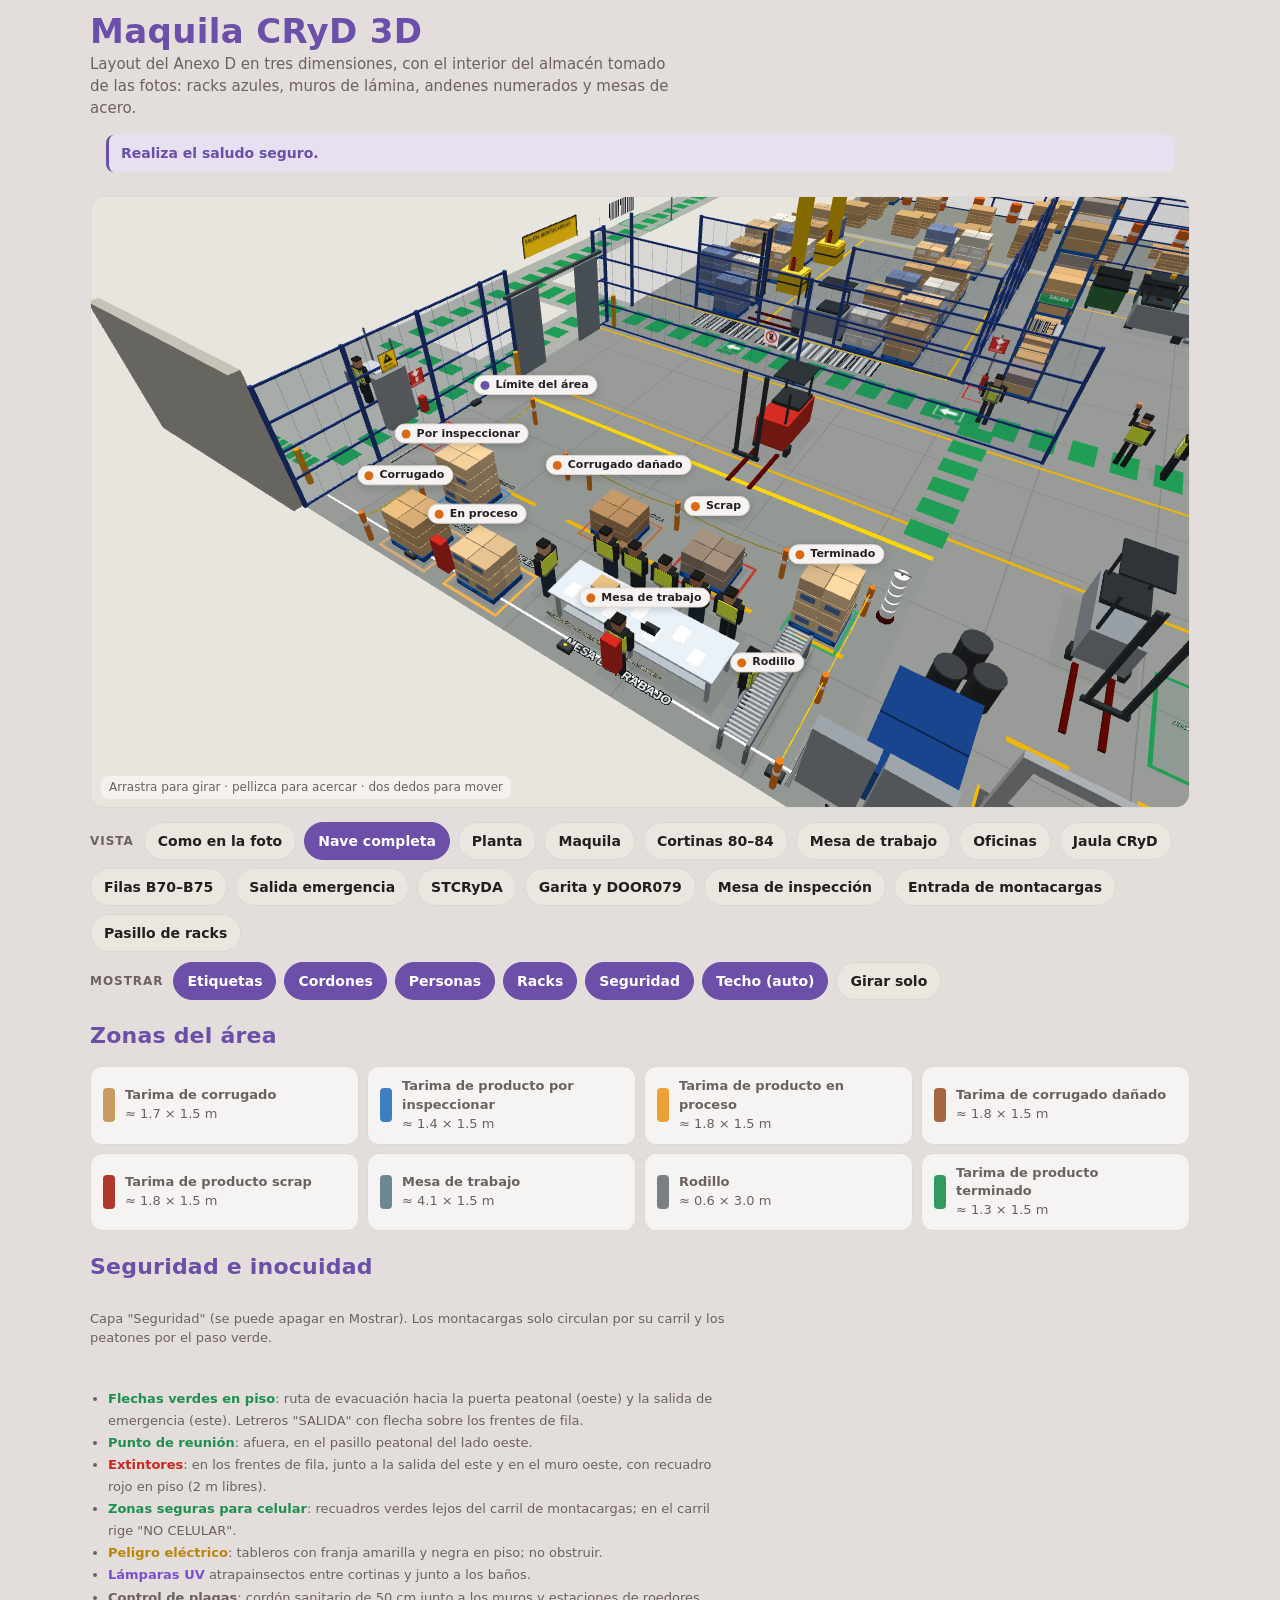
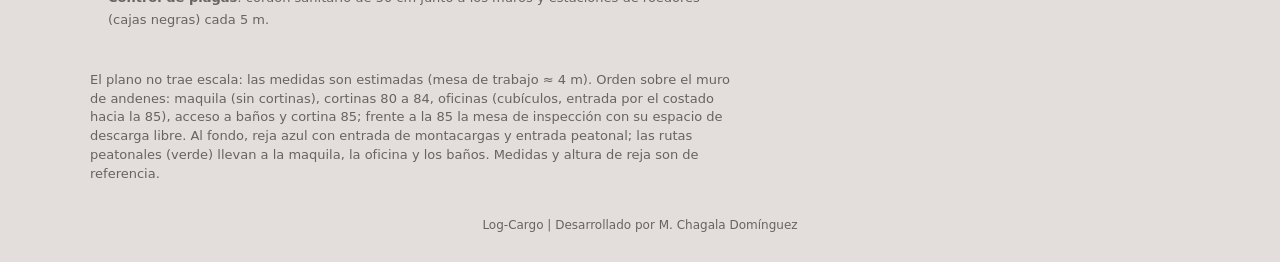
==== commit f21c1dc9: "Add files via upload" ====
--- a/layout3d.html
+++ b/layout3d.html
@@ -3,11 +3,11 @@
 <style>
 :root{
   /* Layout: cabecera compacta, escena 3D a todo el ancho, controles y lista de zonas debajo. */
-  --bg:#ecebef;--card:#ffffff;--tx:#1b1a22;--mu:#6a6672;--ac:#6b2bff;--ac2:#6e6562;--or:#d96a12;--bd:#ded8d2;--scene:#e8e4de;--chip:#ebe6e0;--chipon:#6b2bff;--chiptx:#ffffff;
+  --bg:#e3dedb;--card:#f6f4f3;--tx:#231f1e;--mu:#6b625f;--ac:#6b4fa8;--ac2:#7a6f6a;--or:#d96a12;--bd:#ded8d2;--scene:#e8e4de;--chip:#ebe6e0;--chipon:#6b4fa8;--chiptx:#ffffff;
   --fd:"Barlow Condensed","Arial Narrow",system-ui,sans-serif;--fb:"Barlow",system-ui,-apple-system,"Segoe UI",sans-serif;
 }
-@media (prefers-color-scheme:dark){:root:not([data-theme="light"]){--bg:#121016;--card:#1b1822;--tx:#ece9f2;--mu:#a39fae;--ac:#a98bff;--ac2:#bdb3ad;--or:#f09a4a;--bd:#27373c;--scene:#101b1f;--chip:#1f2f34;--chipon:#a98bff;--chiptx:#121016;color-scheme:dark}}
-:root[data-theme="dark"]{--bg:#121016;--card:#1b1822;--tx:#ece9f2;--mu:#a39fae;--ac:#a98bff;--ac2:#bdb3ad;--or:#f09a4a;--bd:#27373c;--scene:#101b1f;--chip:#1f2f34;--chipon:#a98bff;--chiptx:#121016;color-scheme:dark}
+@media (prefers-color-scheme:dark){:root:not([data-theme="light"]){--bg:#171413;--card:#211d1c;--tx:#efeae8;--mu:#aaa09b;--ac:#b4a2e0;--ac2:#c9bdb6;--or:#f09a4a;--bd:#3a3330;--scene:#1a1615;--chip:#2a2523;--chipon:#b4a2e0;--chiptx:#171413;color-scheme:dark}}
+:root[data-theme="dark"]{--bg:#171413;--card:#211d1c;--tx:#efeae8;--mu:#aaa09b;--ac:#b4a2e0;--ac2:#c9bdb6;--or:#f09a4a;--bd:#3a3330;--scene:#1a1615;--chip:#2a2523;--chipon:#b4a2e0;--chiptx:#171413;color-scheme:dark}
 *{box-sizing:border-box}
 body{margin:0;background:var(--bg);color:var(--tx);font-family:var(--fb);font-size:15px;line-height:1.45;padding-left:max(16px,env(safe-area-inset-left,0px));padding-right:max(16px,env(safe-area-inset-right,0px));padding-block:14px 28px}
 .wrap{max-width:1100px;margin:0 auto;display:flex;flex-direction:column;gap:14px}
@@ -57,7 +57,7 @@
 body.sp header,body.sp .ctl,body.sp h2,body.sp .zones,body.sp .note,body.sp footer,body.sp .hint,body.sp #pills,body.sp .info{display:none!important}
 body.sp .stage{height:100vh;height:100dvh;border:0;border-radius:0}
 </style>
-<style>.safeq{margin:2px 16px 10px;padding:9px 12px;border-left:3px solid var(--ac,#6b2bff);background:var(--acs,#ece6ff);border-radius:8px;font-size:14px;font-weight:600;color:var(--ac,#6b2bff);line-height:1.35;transition:opacity .3s}body.sp .safeq{display:none}</style>
+<style>.safeq{margin:2px 16px 10px;padding:9px 12px;border-left:3px solid var(--ac,#6b4fa8);background:var(--acs,#e6e0f0);border-radius:8px;font-size:14px;font-weight:600;color:var(--ac,#6b4fa8);line-height:1.35;transition:opacity .3s}body.sp .safeq{display:none}</style>
 <script src="frases.js"></script>
 </head><body>
 <script>(function(){var H=location.hash||"",c=document.documentElement;
